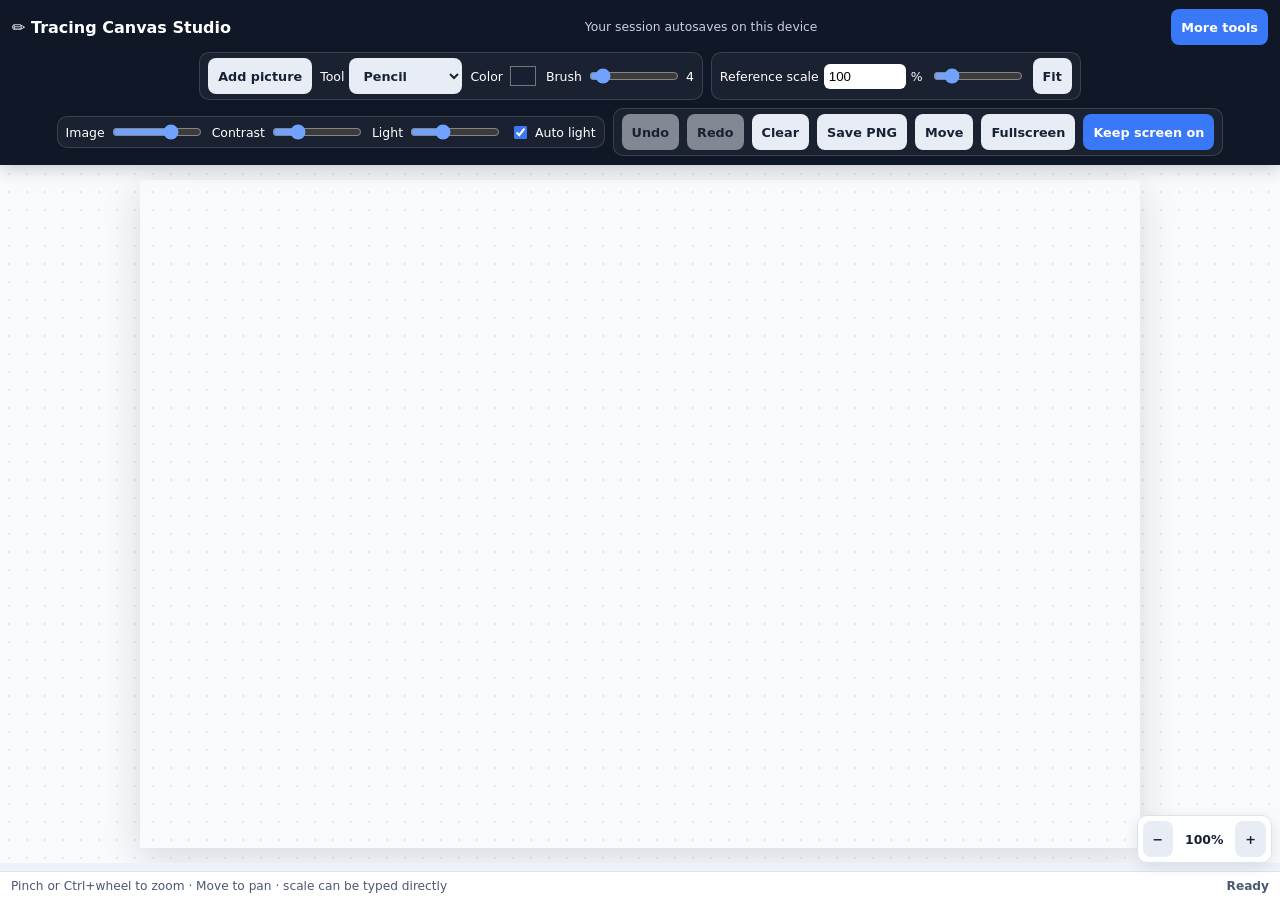
==== index.html @ ac589344 "Fix drag-and-drop and support image files and image links" ====
<!doctype html>
<html lang="en">
<head>
<meta charset="utf-8"><meta name="viewport" content="width=device-width,initial-scale=1,viewport-fit=cover"><meta name="theme-color" content="#101827">
<title>Tracing Canvas Studio</title>
<style>
:root{font-family:system-ui,-apple-system,"Segoe UI",sans-serif;color:#172033;background:#eef2f8}*{box-sizing:border-box}html,body{height:100%;margin:0}body{overflow:hidden}.app{height:100%;height:100dvh;display:flex;flex-direction:column}header{z-index:3;background:#101827;color:#fff;padding:9px 12px;box-shadow:0 4px 16px #1113}.top,.toolbar,.group,.footer{display:flex;align-items:center;gap:8px;flex-wrap:wrap}.top{justify-content:space-between;margin-bottom:7px}.brand{font-weight:750}.hint{font-size:.77rem;color:#c5d0e0}.toolbar{justify-content:center}.group{padding:5px 8px;border:1px solid #ffffff24;border-radius:10px;background:#ffffff0b}label{display:inline-flex;align-items:center;gap:5px;font-size:.78rem;white-space:nowrap}input[type=range]{width:90px;accent-color:#72a2ff}input[type=number]{width:82px;padding:5px;border:0;border-radius:6px}input[type=color]{height:28px;width:30px;padding:0;border:0;background:transparent}input[type=checkbox]{accent-color:#3978f6}button,select{min-height:36px;padding:7px 10px;border:0;border-radius:8px;background:#3978f6;color:#fff;font:inherit;font-size:.8rem;font-weight:650;cursor:pointer;touch-action:manipulation}button.secondary,select{background:#e8edf5;color:#182235}button.active{background:#f3b73f;color:#172033}button:disabled{opacity:.5}#workspace{position:relative;display:flex;flex:1;min-height:0;overflow:auto;align-items:center;justify-content:center;touch-action:pan-x pan-y;background:#f8fafc radial-gradient(#9aa8bb35 1px,transparent 1px);background-size:18px 18px}#workspace.dragging{background-color:#e8f0ff;outline:3px dashed #3978f6;outline-offset:-8px}#workspace.dragging::after{content:"Release to open";position:fixed;z-index:10;top:50%;left:50%;transform:translate(-50%,-50%);background:#101827;color:white;padding:14px 22px;border-radius:12px;font-weight:700;pointer-events:none}#stage{position:relative;flex:none;margin:auto}canvas.layer{position:absolute;left:50%;top:50%;max-width:none;max-height:none;transform:translate(-50%,-50%) scale(var(--scale,1));transform-origin:center center;touch-action:none;user-select:none;-webkit-user-select:none}#reference{box-shadow:0 10px 35px #18223526}#drawing{cursor:crosshair}.featurePanel{display:none;align-items:flex-start;gap:8px;flex-wrap:wrap;max-height:30vh;overflow:auto;padding:7px 2px 2px;border-top:1px solid #ffffff25;margin-top:7px}.featurePanel.open{display:flex}.featurePanel details{min-width:170px;border:1px solid #ffffff2a;border-radius:9px;padding:6px 8px;background:#ffffff0a}.featurePanel summary{cursor:pointer;font-size:.78rem;font-weight:700}.featurePanel .items{display:flex;flex-wrap:wrap;gap:7px;margin-top:7px}.featurePanel label{font-size:.75rem;color:#eff4fc}.zoom{position:sticky;bottom:8px;display:flex;align-items:center;gap:5px;width:max-content;margin:-48px 8px 8px auto;padding:5px;border:1px solid #dce3ee;border-radius:10px;background:#fffe;box-shadow:0 4px 14px #1720331a;z-index:2}.zoom span{min-width:52px;text-align:center;font-size:.78rem;font-weight:700}.footer{justify-content:space-between;background:#fff;border-top:1px solid #dfe5ee;color:#4b5870;padding:7px 11px;font-size:.76rem}.status{font-weight:650}.sr{position:absolute;width:1px;height:1px;overflow:hidden;clip:rect(0,0,0,0)}@media(max-width:900px){header{padding:7px}.toolbar{gap:5px}.group{padding:4px 6px}label{font-size:.72rem}input[type=range]{width:67px}.hint{display:none}}@media(max-width:560px){.top{justify-content:center}.brand{text-align:center;width:100%}.toolbar{max-height:28vh;overflow:auto;justify-content:center}.group{justify-content:center}.footer{justify-content:center;text-align:center}.footer .tip{display:none}}
</style>
</head>
<body><main class="app">
<header><div class="top"><div class="brand">✏️ Tracing Canvas Studio</div><div class="hint">Your session autosaves on this device</div><button id="featuresBtn" type="button">More tools</button></div>
<div class="toolbar">
<div class="group"><button id="upload" class="secondary" type="button">Add picture</button><label>Tool <select id="tool"><option value="pencil">Pencil</option><option value="eraser">Eraser</option><option value="line">Line</option><option value="rectangle">Rectangle</option><option value="ellipse">Ellipse</option></select></label><label>Color <input id="color" type="color" value="#172033"></label><label>Brush <input id="brush" type="range" min="1" max="40" value="4"><span id="brushValue">4</span></label></div>
<div class="group"><label>Reference scale <input id="scaleNumber" type="number" min="10" max="3000" step="10" value="100" aria-label="Custom reference scale percentage">%</label><input id="scaleRange" type="range" min="25" max="500" step="5" value="100" aria-label="Reference scale slider"><button id="fit" class="secondary" type="button">Fit</button></div>
<div class="group"><label>Image <input id="opacity" type="range" min="0" max="1" step=".01" value=".7"></label><label>Contrast <input id="contrast" type="range" min=".5" max="2.5" step=".05" value="1"></label><label>Light <input id="light" type="range" min=".5" max="2" step=".05" value="1"></label><label><input id="autoLight" type="checkbox" checked> Auto light</label></div>
<div class="group"><button id="undo" class="secondary" disabled>Undo</button><button id="redo" class="secondary" disabled>Redo</button><button id="clear" class="secondary">Clear</button><button id="save" class="secondary">Save PNG</button><button id="move" class="secondary">Move</button><button id="fullscreen" class="secondary">Fullscreen</button><button id="wake">Keep screen on</button></div>
</div>
<div id="featurePanel" class="featurePanel"><details open><summary>Reference effects</summary><div class="items"><label><input id="edge" type="checkbox"> Edge tracing</label><label><input id="pencilMode" type="checkbox"> Pencil-friendly</label><label><input id="ghost" type="checkbox"> Ghost pulse</label><label><input id="mirror" type="checkbox"> Mirror reference</label><label><input id="stencil" type="checkbox"> Stencil</label><label><input id="easier" type="checkbox"> Boost visibility</label></div></details><details><summary>Guides &amp; practice</summary><div class="items"><label><input id="grid" type="checkbox"> Grid</label><label><input id="symmetry" type="checkbox"> Mirror strokes</label><label>Radial copies <input id="radial" type="number" min="1" max="24" value="1"></label><label><input id="crosshair" type="checkbox"> Crosshair</label><label><input id="touchToggle" type="checkbox" checked> Touch draw</label><button id="coach" class="secondary">Drawing tip</button></div></details><details><summary>Export</summary><div class="items"><button id="saveImage" class="secondary">Image + drawing</button><button id="saveOverlay" class="secondary">Transparent drawing</button><button id="print" class="secondary">Print</button></div></details></div></header>
<section id="workspace" aria-label="Tracing workspace"><div id="stage"><canvas id="reference" class="layer"></canvas><canvas id="drawing" class="layer" tabindex="0" aria-label="Drawing surface"></canvas></div><input id="file" class="sr" type="file" accept="image/*"></section><div class="zoom"><button id="zoomOut" class="secondary" aria-label="Zoom out">−</button><span id="zoomLabel">100%</span><button id="zoomIn" class="secondary" aria-label="Zoom in">+</button></div><footer class="footer"><span class="tip">Pinch or Ctrl+wheel to zoom · Move to pan · scale can be typed directly</span><span id="status" class="status" role="status" aria-live="polite">Ready</span></footer></main>
<script>
(()=>{
const $=s=>document.querySelector(s),ref=$('#reference'),draw=$('#drawing'),stage=$('#stage'),ws=$('#workspace'),rctx=ref.getContext('2d'),ctx=draw.getContext('2d');
let image=null,sourceData=null,zoom=1,baseScale=1,active=false,moving=false,panMode=false,start=null,snapshot=null,pointers=new Map(),pinch=null,history=[],redoStack=[],wakeLock=null,keepAwake=false,ambientSensor=null,lightFactor=1,ghostTimer=null,ghostPhase=0,guidePoint=null;const MIN_SCALE=.1,MAX_SCALE=30,status=$('#status');function say(s){status.textContent=s}function fittedScale(img){return Math.min((ws.clientWidth-40)/img.width,(ws.clientHeight-40)/img.height,1.5)}function currentScale(){return baseScale*zoom}function updateStage(){let s=currentScale();stage.style.width=Math.max(1,draw.width*s)+'px';stage.style.height=Math.max(1,draw.height*s)+'px';stage.style.setProperty('--scale',s);$('#zoomLabel').textContent=Math.round(zoom*100)+'%';$('#scaleNumber').value=Math.round(zoom*100);$('#scaleRange').value=Math.max(25,Math.min(500,Math.round(zoom*100)))}
function saveLocal(){try{localStorage.setItem('doodle-session',JSON.stringify({image:sourceData,w:draw.width,h:draw.height,drawing:draw.toDataURL(),zoom,settings:{opacity:$('#opacity').value,contrast:$('#contrast').value,light:$('#light').value,autoLight:$('#autoLight').checked}}))}catch(_){say('Autosave is full—save a PNG to protect your work.')}}let saveTimer;function autosave(){clearTimeout(saveTimer);saveTimer=setTimeout(saveLocal,450)}
function resize(w,h,preserve=true){let old=null;if(preserve&&draw.width){old=document.createElement('canvas');old.width=draw.width;old.height=draw.height;old.getContext('2d').drawImage(draw,0,0)}for(const c of [ref,draw]){c.width=Math.max(1,Math.round(w));c.height=Math.max(1,Math.round(h));c.style.width=c.width+'px';c.style.height=c.height+'px'}if(old)ctx.drawImage(old,0,0,old.width,old.height,0,0,draw.width,draw.height);updateStage();drawReference();history=[];redoStack=[];pushHistory()}
function processedReference(){let c=document.createElement('canvas');c.width=ref.width;c.height=ref.height;let x=c.getContext('2d');x.save();if($('#mirror').checked){x.translate(c.width,0);x.scale(-1,1)}x.filter=`contrast(${$('#contrast').value}) brightness(${lightFactor*($('#pencilMode').checked?1.25:1)*($('#easier').checked?1.15:1)}) saturate(${($('#pencilMode').checked||$('#easier').checked)?'.4':'1'})`;x.drawImage(image,0,0,c.width,c.height);x.restore();if($('#edge').checked||$('#stencil').checked){let im=x.getImageData(0,0,c.width,c.height),d=im.data,orig=new Uint8ClampedArray(d),w=c.width,h=c.height;for(let y=0;y<h;y++)for(let xx=0;xx<w;xx++){let i=(y*w+xx)*4,g=.299*orig[i]+.587*orig[i+1]+.114*orig[i+2],v;if($('#stencil').checked)v=g<145?0:255;else{let ir=(y*w+Math.min(w-1,xx+1))*4,ib=(Math.min(h-1,y+1)*w+xx)*4,gr=.299*orig[ir]+.587*orig[ir+1]+.114*orig[ir+2],gb=.299*orig[ib]+.587*orig[ib+1]+.114*orig[ib+2];v=Math.abs(g-gr)+Math.abs(g-gb)>34?25:255}d[i]=d[i+1]=d[i+2]=v}x.putImageData(im,0,0)}return c}
function drawReference(){rctx.clearRect(0,0,ref.width,ref.height);if(!image)return;let c=processedReference();rctx.globalAlpha=Number($('#opacity').value);rctx.drawImage(c,0,0);rctx.globalAlpha=1;if($('#ghost').checked)ref.style.opacity=String(.5+.5*(Math.sin(ghostPhase)+1)/2);else ref.style.opacity='1';if($('#crosshair').checked&&guidePoint){rctx.save();rctx.strokeStyle='#e44747aa';rctx.setLineDash([6,5]);rctx.beginPath();rctx.moveTo(guidePoint.x,0);rctx.lineTo(guidePoint.x,ref.height);rctx.moveTo(0,guidePoint.y);rctx.lineTo(ref.width,guidePoint.y);rctx.stroke();rctx.restore()}}
function fit(){if(!image)return;baseScale=fittedScale(image);zoom=1;updateStage();ws.scrollTo(0,0);autosave();say('Picture fitted to workspace')}
function load(file){if(!file||!file.type.startsWith('image/')){say('That item is not a supported image file. Try Add picture or drop an image file.');return}const fr=new FileReader();fr.onload=()=>{const im=new Image();im.onload=()=>{image=im;sourceData=fr.result;baseScale=fittedScale(im);resize(im.width,im.height,false);zoom=1;updateStage();say('Picture loaded—set a custom scale above');autosave()};im.onerror=()=>say('Could not decode that image. Try PNG, JPEG, GIF, or WebP.');im.src=fr.result};fr.onerror=()=>say('The dropped file could not be read.');fr.readAsDataURL(file)}
function loadImageUrl(url){try{let parsed=new URL(url,location.href);if(!['http:','https:','blob:','data:'].includes(parsed.protocol)){say('For safety, only image links can be opened.');return}const im=new Image();im.onload=()=>{image=im;sourceData=typeof url==='string'&&url.startsWith('data:')?url:im.src;baseScale=fittedScale(im);resize(im.width,im.height,false);zoom=1;updateStage();say('Linked image loaded');autosave()};im.onerror=()=>{say('Could not load that link as an image. The site may block external image access; download it and drop the file instead.');};im.src=parsed.href}catch(_){say('That does not look like a valid image link.')}}
function handleDrop(e){e.preventDefault();ws.classList.remove('dragging');const dt=e.dataTransfer;if(!dt)return;let files=[...(dt.files||[])];let imageFile=files.find(f=>f.type.startsWith('image/'));if(imageFile){load(imageFile);return}let uri=dt.getData('text/uri-list').split(/\r?\n/).find(s=>s&&!s.startsWith('#'));if(uri){loadImageUrl(uri.trim());return}let html=dt.getData('text/html');if(html){let doc=new DOMParser().parseFromString(html,'text/html'),src=doc.querySelector('img')?.src;if(src){loadImageUrl(src);return}}let text=dt.getData('text/plain').trim();if(text){let match=text.match(/https?:\/\/[^\s"'<>]+/i);if(match){loadImageUrl(match[0]);return}}if(files.length){say('Dropped item is not an image. Try an image file, image link, or use Add picture.')}else say('Could not read that drop. Try Add picture, or drop an image file/link.')}
function setZoom(value,anchorX=ws.clientWidth/2,anchorY=ws.clientHeight/2){let old=currentScale(),newZoom=Math.max(MIN_SCALE,Math.min(MAX_SCALE,baseScale*value))/baseScale,x=(ws.scrollLeft+anchorX)/old,y=(ws.scrollTop+anchorY)/old;zoom=newZoom;updateStage();let s=currentScale();ws.scrollLeft=Math.max(0,x*s-anchorX);ws.scrollTop=Math.max(0,y*s-anchorY);autosave()}
function point(e){let r=draw.getBoundingClientRect();return{x:(e.clientX-r.left)*draw.width/r.width,y:(e.clientY-r.top)*draw.height/r.height}}function pushHistory(){try{history.push(ctx.getImageData(0,0,draw.width,draw.height));if(history.length>15)history.shift();redoStack=[];buttons()}catch(_){}}function buttons(){$('#undo').disabled=history.length<2;$('#redo').disabled=!redoStack.length}function undo(){if(history.length<2)return;redoStack.push(history.pop());ctx.putImageData(history.at(-1),0,0);buttons();autosave()}function redo(){if(!redoStack.length)return;history.push(redoStack.pop());ctx.putImageData(history.at(-1),0,0);buttons();autosave()}
function down(e){pointers.set(e.pointerId,{x:e.clientX,y:e.clientY});if(e.pointerType==='touch'&&!$('#touchToggle').checked)return;if(pointers.size===2){active=false;let p=[...pointers.values()];pinch={d:Math.hypot(p[0].x-p[1].x,p[0].y-p[1].y),zoom};return}draw.setPointerCapture(e.pointerId);if(panMode||e.button===1||e.shiftKey){moving=true;start={x:e.clientX,y:e.clientY};return}active=true;start=point(e);snapshot=ctx.getImageData(0,0,draw.width,draw.height);ctx.beginPath();ctx.lineCap=ctx.lineJoin='round';ctx.lineWidth=Number($('#brush').value);ctx.strokeStyle=$('#tool').value==='eraser'?'#ffffff':$('#color').value;if(['pencil','eraser'].includes($('#tool').value)){ctx.moveTo(start.x,start.y);ctx.lineTo(start.x+.01,start.y+.01);ctx.stroke()}e.preventDefault()}
function move(e){if(pointers.has(e.pointerId))pointers.set(e.pointerId,{x:e.clientX,y:e.clientY});if($('#crosshair').checked){guidePoint=point(e);drawReference()}if(pinch&&pointers.size>=2){let p=[...pointers.values()],d=Math.hypot(p[0].x-p[1].x,p[0].y-p[1].y),r=ws.getBoundingClientRect();setZoom(pinch.zoom*d/pinch.d,(p[0].x+p[1].x)/2-r.left,(p[0].y+p[1].y)/2-r.top);return}if(moving){ws.scrollLeft-=e.clientX-start.x;ws.scrollTop-=e.clientY-start.y;start={x:e.clientX,y:e.clientY};return}if(!active)return;let p=point(e),t=$('#tool').value;if(['pencil','eraser'].includes(t)){ctx.strokeStyle=t==='eraser'?'#ffffff':$('#color').value;ctx.lineTo(p.x,p.y);ctx.stroke()}else{ctx.putImageData(snapshot,0,0);ctx.save();ctx.strokeStyle=$('#color').value;ctx.lineWidth=Number($('#brush').value);ctx.beginPath();if(t==='line'){ctx.moveTo(start.x,start.y);ctx.lineTo(p.x,p.y)}else if(t==='rectangle')ctx.rect(start.x,start.y,p.x-start.x,p.y-start.y);else ctx.ellipse((start.x+p.x)/2,(start.y+p.y)/2,Math.abs(p.x-start.x)/2,Math.abs(p.y-start.y)/2,0,0,Math.PI*2);ctx.stroke();ctx.restore()}e.preventDefault()}
function up(e){pointers.delete(e.pointerId);if(pinch){pinch=null;return}if(active){active=false;pushHistory();autosave()}moving=false;if(draw.hasPointerCapture(e.pointerId))draw.releasePointerCapture(e.pointerId)}draw.addEventListener('pointerdown',down);draw.addEventListener('pointermove',move);draw.addEventListener('pointerup',up);draw.addEventListener('pointercancel',up);
function exportPNG(withImage=true){let c=document.createElement('canvas');c.width=draw.width;c.height=draw.height;let x=c.getContext('2d');if(withImage&&image)x.drawImage(image,0,0,c.width,c.height);x.drawImage(draw,0,0);let a=document.createElement('a');a.href=c.toDataURL('image/png');a.download=withImage?'tracing.png':'tracing-overlay.png';a.click()}
function setupAmbient(){if(!$('#autoLight').checked)return;if('AmbientLightSensor'in window){try{ambientSensor=new AmbientLightSensor({frequency:1});ambientSensor.addEventListener('reading',()=>{let lux=ambientSensor.illuminance;lightFactor=lux<15?1.6:lux<60?1.35:lux<150?1.15:1;drawReference()});ambientSensor.start();return}catch(_){}}lightFactor=matchMedia('(prefers-color-scheme: dark)').matches?1.25:1;drawReference()}
$('#upload').onclick=()=>$('#file').click();$('#file').onchange=e=>load(e.target.files[0]);ws.addEventListener('dragenter',e=>{e.preventDefault();ws.classList.add('dragging')});ws.addEventListener('dragover',e=>{e.preventDefault();if(e.dataTransfer)e.dataTransfer.dropEffect='copy';ws.classList.add('dragging')});ws.addEventListener('dragleave',e=>{if(!ws.contains(e.relatedTarget))ws.classList.remove('dragging')});ws.addEventListener('drop',handleDrop);document.addEventListener('dragover',e=>{if(e.dataTransfer?.types?.includes('Files'))e.preventDefault()});document.addEventListener('drop',e=>{if(!ws.contains(e.target)&&e.dataTransfer?.types?.includes('Files'))e.preventDefault()});
$('#scaleNumber').onchange=()=>setZoom(Number($('#scaleNumber').value)/100);$('#scaleNumber').onkeydown=e=>{if(e.key==='Enter'){e.preventDefault();setZoom(Number(e.target.value)/100);e.target.blur()}};$('#scaleRange').oninput=e=>setZoom(Number(e.target.value)/100);$('#fit').onclick=fit;$('#zoomIn').onclick=()=>setZoom(zoom*1.25);$('#zoomOut').onclick=()=>setZoom(zoom/1.25);ws.addEventListener('wheel',e=>{if(e.ctrlKey||e.metaKey){e.preventDefault();let r=ws.getBoundingClientRect();setZoom(zoom*(e.deltaY<0?1.12:.89),e.clientX-r.left,e.clientY-r.top)}},{passive:false});$('#opacity').oninput=()=>{drawReference();autosave()};$('#contrast').oninput=()=>{drawReference();autosave()};$('#light').oninput=()=>{if(!$('#autoLight').checked){lightFactor=Number($('#light').value);drawReference()}autosave()};$('#autoLight').onchange=()=>{if($('#autoLight').checked)setupAmbient();else{if(ambientSensor){try{ambientSensor.stop()}catch(_){}ambientSensor=null}lightFactor=Number($('#light').value);drawReference()}};$('#brush').oninput=()=>$('#brushValue').textContent=$('#brush').value;
['edge','pencilMode','mirror','stencil','easier'].forEach(id=>$('#'+id).onchange=()=>{drawReference();autosave()});$('#ghost').onchange=()=>{clearInterval(ghostTimer);if($('#ghost').checked)ghostTimer=setInterval(()=>{ghostPhase+=.12;drawReference()},60);else drawReference()};$('#grid').onchange=()=>ws.classList.toggle('grid',$('#grid').checked);$('#crosshair').onchange=()=>drawReference();$('#undo').onclick=undo;$('#redo').onclick=redo;$('#clear').onclick=()=>{if(confirm('Clear your drawing? You can undo this.')){ctx.clearRect(0,0,draw.width,draw.height);pushHistory();autosave()}};$('#save').onclick=()=>exportPNG(true);$('#saveImage').onclick=()=>exportPNG(true);$('#saveOverlay').onclick=()=>exportPNG(false);$('#print').onclick=()=>window.print();$('#move').onclick=e=>{panMode=!panMode;e.currentTarget.classList.toggle('active',panMode);e.currentTarget.textContent=panMode?'Move: on':'Move'};$('#featuresBtn').onclick=()=>$('#featurePanel').classList.toggle('open');$('#coach').onclick=()=>say('Start with the large outline, then check proportions and smaller details.');$('#fullscreen').onclick=async()=>{try{document.fullscreenElement?await document.exitFullscreen():await document.documentElement.requestFullscreen()}catch(_){say('Fullscreen is unavailable')}};
async function requestWake(){if(keepAwake&&navigator.wakeLock&&document.visibilityState==='visible')try{wakeLock=await navigator.wakeLock.request('screen')}catch(_){say('Use your device display timeout if screen lock is unavailable')}}$('#wake').onclick=async e=>{keepAwake=!keepAwake;e.currentTarget.classList.toggle('active',keepAwake);e.currentTarget.textContent=keepAwake?'Screen on: On':'Keep screen on';if(keepAwake)requestWake();else if(wakeLock){await wakeLock.release();wakeLock=null}};document.addEventListener('visibilitychange',requestWake);document.addEventListener('keydown',e=>{if((e.ctrlKey||e.metaKey)&&e.key.toLowerCase()==='z'){e.preventDefault();e.shiftKey?redo():undo()}else if((e.ctrlKey||e.metaKey)&&e.key.toLowerCase()==='y'){e.preventDefault();redo()}});window.addEventListener('resize',()=>{if(image){baseScale=fittedScale(image);updateStage()}});
function restore(){try{let s=JSON.parse(localStorage.getItem('doodle-session')||'null');if(!s)return;if(s.settings){$('#opacity').value=s.settings.opacity||.7;$('#contrast').value=s.settings.contrast||1;$('#light').value=s.settings.light||1;$('#autoLight').checked=s.settings.autoLight!==false}const finish=()=>{if(s.w&&s.h)resize(s.w,s.h,false);if(s.drawing){let d=new Image();d.onload=()=>{ctx.drawImage(d,0,0,draw.width,draw.height);history=[];pushHistory();zoom=s.zoom||1;updateStage();drawReference();say('Your last session was restored')};d.src=s.drawing}};if(s.image){let im=new Image();im.onload=()=>{image=im;sourceData=s.image;baseScale=fittedScale(im);finish()};im.src=s.image}else finish()}catch(_){}}
resize(Math.max(240,Math.min(1000,ws.clientWidth-30)),Math.max(180,Math.min(700,ws.clientHeight-30)),false);setupAmbient();restore();
})();
</script></body></html>
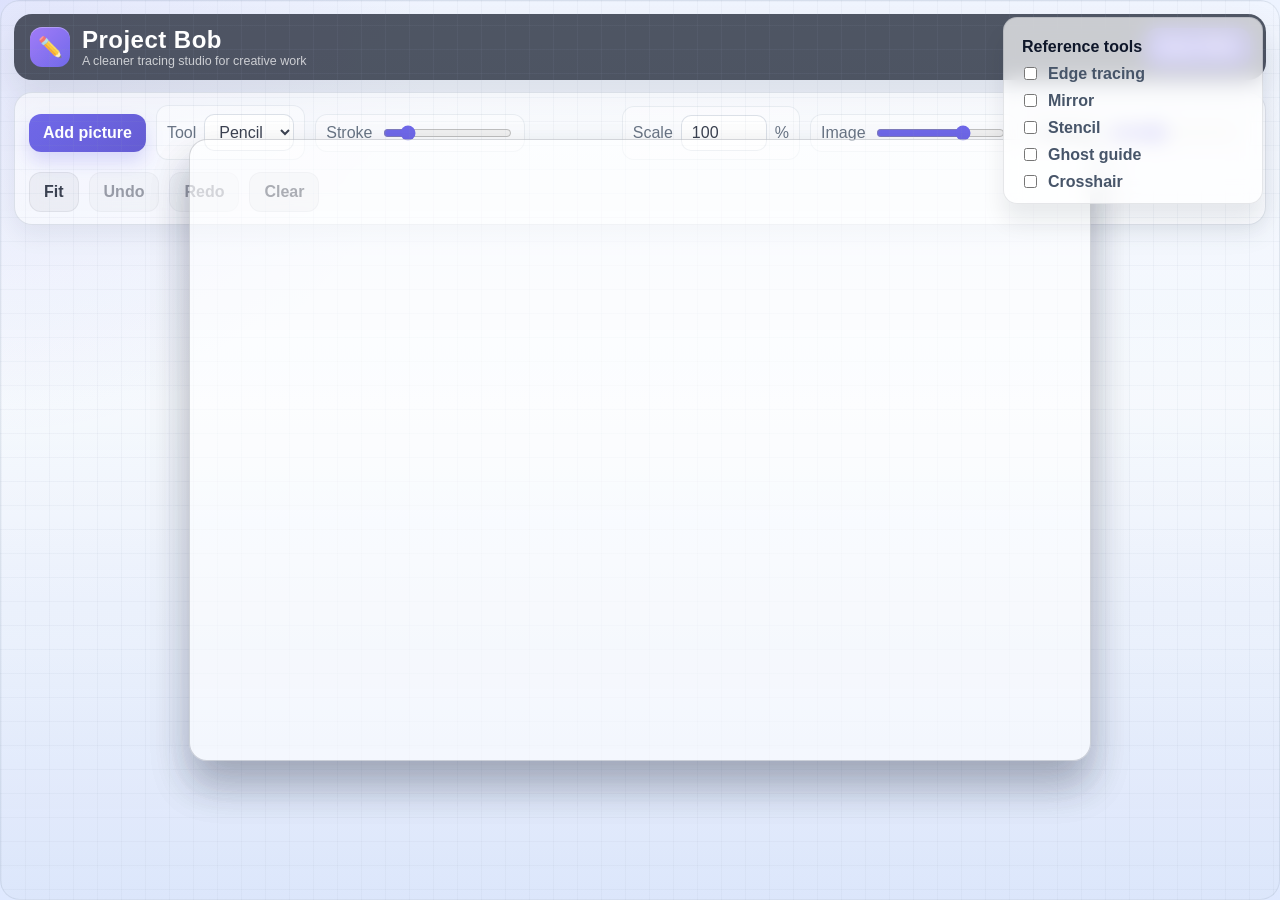
==== commit c1668de2: "Polish the project branding and improve the tracing app experience, while keeping its core functiona" ====
--- a/index.html
+++ b/index.html
@@ -1,46 +1,821 @@
 <!doctype html>
 <html lang="en">
-<head>
-<meta charset="utf-8"><meta name="viewport" content="width=device-width,initial-scale=1,viewport-fit=cover"><meta name="theme-color" content="#101827">
-<title>Tracing Canvas Studio</title>
-<style>
-:root{font-family:system-ui,-apple-system,"Segoe UI",sans-serif;color:#172033;background:#eef2f8}*{box-sizing:border-box}html,body{height:100%;margin:0}body{overflow:hidden}.app{height:100%;height:100dvh;display:flex;flex-direction:column}header{z-index:3;background:#101827;color:#fff;padding:9px 12px;box-shadow:0 4px 16px #1113}.top,.toolbar,.group,.footer{display:flex;align-items:center;gap:8px;flex-wrap:wrap}.top{justify-content:space-between;margin-bottom:7px}.brand{font-weight:750}.hint{font-size:.77rem;color:#c5d0e0}.toolbar{justify-content:center}.group{padding:5px 8px;border:1px solid #ffffff24;border-radius:10px;background:#ffffff0b}label{display:inline-flex;align-items:center;gap:5px;font-size:.78rem;white-space:nowrap}input[type=range]{width:90px;accent-color:#72a2ff}input[type=number]{width:82px;padding:5px;border:0;border-radius:6px}input[type=color]{height:28px;width:30px;padding:0;border:0;background:transparent}input[type=checkbox]{accent-color:#3978f6}button,select{min-height:36px;padding:7px 10px;border:0;border-radius:8px;background:#3978f6;color:#fff;font:inherit;font-size:.8rem;font-weight:650;cursor:pointer;touch-action:manipulation}button.secondary,select{background:#e8edf5;color:#182235}button.active{background:#f3b73f;color:#172033}button:disabled{opacity:.5}#workspace{position:relative;display:flex;flex:1;min-height:0;overflow:auto;align-items:center;justify-content:center;touch-action:pan-x pan-y;background:#f8fafc radial-gradient(#9aa8bb35 1px,transparent 1px);background-size:18px 18px}#workspace.dragging{background-color:#e8f0ff;outline:3px dashed #3978f6;outline-offset:-8px}#workspace.dragging::after{content:"Release to open";position:fixed;z-index:10;top:50%;left:50%;transform:translate(-50%,-50%);background:#101827;color:white;padding:14px 22px;border-radius:12px;font-weight:700;pointer-events:none}#stage{position:relative;flex:none;margin:auto}canvas.layer{position:absolute;left:50%;top:50%;max-width:none;max-height:none;transform:translate(-50%,-50%) scale(var(--scale,1));transform-origin:center center;touch-action:none;user-select:none;-webkit-user-select:none}#reference{box-shadow:0 10px 35px #18223526}#drawing{cursor:crosshair}.featurePanel{display:none;align-items:flex-start;gap:8px;flex-wrap:wrap;max-height:30vh;overflow:auto;padding:7px 2px 2px;border-top:1px solid #ffffff25;margin-top:7px}.featurePanel.open{display:flex}.featurePanel details{min-width:170px;border:1px solid #ffffff2a;border-radius:9px;padding:6px 8px;background:#ffffff0a}.featurePanel summary{cursor:pointer;font-size:.78rem;font-weight:700}.featurePanel .items{display:flex;flex-wrap:wrap;gap:7px;margin-top:7px}.featurePanel label{font-size:.75rem;color:#eff4fc}.zoom{position:sticky;bottom:8px;display:flex;align-items:center;gap:5px;width:max-content;margin:-48px 8px 8px auto;padding:5px;border:1px solid #dce3ee;border-radius:10px;background:#fffe;box-shadow:0 4px 14px #1720331a;z-index:2}.zoom span{min-width:52px;text-align:center;font-size:.78rem;font-weight:700}.footer{justify-content:space-between;background:#fff;border-top:1px solid #dfe5ee;color:#4b5870;padding:7px 11px;font-size:.76rem}.status{font-weight:650}.sr{position:absolute;width:1px;height:1px;overflow:hidden;clip:rect(0,0,0,0)}@media(max-width:900px){header{padding:7px}.toolbar{gap:5px}.group{padding:4px 6px}label{font-size:.72rem}input[type=range]{width:67px}.hint{display:none}}@media(max-width:560px){.top{justify-content:center}.brand{text-align:center;width:100%}.toolbar{max-height:28vh;overflow:auto;justify-content:center}.group{justify-content:center}.footer{justify-content:center;text-align:center}.footer .tip{display:none}}
-</style>
-</head>
-<body><main class="app">
-<header><div class="top"><div class="brand">✏️ Tracing Canvas Studio</div><div class="hint">Your session autosaves on this device</div><button id="featuresBtn" type="button">More tools</button></div>
-<div class="toolbar">
-<div class="group"><button id="upload" class="secondary" type="button">Add picture</button><label>Tool <select id="tool"><option value="pencil">Pencil</option><option value="eraser">Eraser</option><option value="line">Line</option><option value="rectangle">Rectangle</option><option value="ellipse">Ellipse</option></select></label><label>Color <input id="color" type="color" value="#172033"></label><label>Brush <input id="brush" type="range" min="1" max="40" value="4"><span id="brushValue">4</span></label></div>
-<div class="group"><label>Reference scale <input id="scaleNumber" type="number" min="10" max="3000" step="10" value="100" aria-label="Custom reference scale percentage">%</label><input id="scaleRange" type="range" min="25" max="500" step="5" value="100" aria-label="Reference scale slider"><button id="fit" class="secondary" type="button">Fit</button></div>
-<div class="group"><label>Image <input id="opacity" type="range" min="0" max="1" step=".01" value=".7"></label><label>Contrast <input id="contrast" type="range" min=".5" max="2.5" step=".05" value="1"></label><label>Light <input id="light" type="range" min=".5" max="2" step=".05" value="1"></label><label><input id="autoLight" type="checkbox" checked> Auto light</label></div>
-<div class="group"><button id="undo" class="secondary" disabled>Undo</button><button id="redo" class="secondary" disabled>Redo</button><button id="clear" class="secondary">Clear</button><button id="save" class="secondary">Save PNG</button><button id="move" class="secondary">Move</button><button id="fullscreen" class="secondary">Fullscreen</button><button id="wake">Keep screen on</button></div>
-</div>
-<div id="featurePanel" class="featurePanel"><details open><summary>Reference effects</summary><div class="items"><label><input id="edge" type="checkbox"> Edge tracing</label><label><input id="pencilMode" type="checkbox"> Pencil-friendly</label><label><input id="ghost" type="checkbox"> Ghost pulse</label><label><input id="mirror" type="checkbox"> Mirror reference</label><label><input id="stencil" type="checkbox"> Stencil</label><label><input id="easier" type="checkbox"> Boost visibility</label></div></details><details><summary>Guides &amp; practice</summary><div class="items"><label><input id="grid" type="checkbox"> Grid</label><label><input id="symmetry" type="checkbox"> Mirror strokes</label><label>Radial copies <input id="radial" type="number" min="1" max="24" value="1"></label><label><input id="crosshair" type="checkbox"> Crosshair</label><label><input id="touchToggle" type="checkbox" checked> Touch draw</label><button id="coach" class="secondary">Drawing tip</button></div></details><details><summary>Export</summary><div class="items"><button id="saveImage" class="secondary">Image + drawing</button><button id="saveOverlay" class="secondary">Transparent drawing</button><button id="print" class="secondary">Print</button></div></details></div></header>
-<section id="workspace" aria-label="Tracing workspace"><div id="stage"><canvas id="reference" class="layer"></canvas><canvas id="drawing" class="layer" tabindex="0" aria-label="Drawing surface"></canvas></div><input id="file" class="sr" type="file" accept="image/*"></section><div class="zoom"><button id="zoomOut" class="secondary" aria-label="Zoom out">−</button><span id="zoomLabel">100%</span><button id="zoomIn" class="secondary" aria-label="Zoom in">+</button></div><footer class="footer"><span class="tip">Pinch or Ctrl+wheel to zoom · Move to pan · scale can be typed directly</span><span id="status" class="status" role="status" aria-live="polite">Ready</span></footer></main>
-<script>
-(()=>{
-const $=s=>document.querySelector(s),ref=$('#reference'),draw=$('#drawing'),stage=$('#stage'),ws=$('#workspace'),rctx=ref.getContext('2d'),ctx=draw.getContext('2d');
-let image=null,sourceData=null,zoom=1,baseScale=1,active=false,moving=false,panMode=false,start=null,snapshot=null,pointers=new Map(),pinch=null,history=[],redoStack=[],wakeLock=null,keepAwake=false,ambientSensor=null,lightFactor=1,ghostTimer=null,ghostPhase=0,guidePoint=null;const MIN_SCALE=.1,MAX_SCALE=30,status=$('#status');function say(s){status.textContent=s}function fittedScale(img){return Math.min((ws.clientWidth-40)/img.width,(ws.clientHeight-40)/img.height,1.5)}function currentScale(){return baseScale*zoom}function updateStage(){let s=currentScale();stage.style.width=Math.max(1,draw.width*s)+'px';stage.style.height=Math.max(1,draw.height*s)+'px';stage.style.setProperty('--scale',s);$('#zoomLabel').textContent=Math.round(zoom*100)+'%';$('#scaleNumber').value=Math.round(zoom*100);$('#scaleRange').value=Math.max(25,Math.min(500,Math.round(zoom*100)))}
-function saveLocal(){try{localStorage.setItem('doodle-session',JSON.stringify({image:sourceData,w:draw.width,h:draw.height,drawing:draw.toDataURL(),zoom,settings:{opacity:$('#opacity').value,contrast:$('#contrast').value,light:$('#light').value,autoLight:$('#autoLight').checked}}))}catch(_){say('Autosave is full—save a PNG to protect your work.')}}let saveTimer;function autosave(){clearTimeout(saveTimer);saveTimer=setTimeout(saveLocal,450)}
-function resize(w,h,preserve=true){let old=null;if(preserve&&draw.width){old=document.createElement('canvas');old.width=draw.width;old.height=draw.height;old.getContext('2d').drawImage(draw,0,0)}for(const c of [ref,draw]){c.width=Math.max(1,Math.round(w));c.height=Math.max(1,Math.round(h));c.style.width=c.width+'px';c.style.height=c.height+'px'}if(old)ctx.drawImage(old,0,0,old.width,old.height,0,0,draw.width,draw.height);updateStage();drawReference();history=[];redoStack=[];pushHistory()}
-function processedReference(){let c=document.createElement('canvas');c.width=ref.width;c.height=ref.height;let x=c.getContext('2d');x.save();if($('#mirror').checked){x.translate(c.width,0);x.scale(-1,1)}x.filter=`contrast(${$('#contrast').value}) brightness(${lightFactor*($('#pencilMode').checked?1.25:1)*($('#easier').checked?1.15:1)}) saturate(${($('#pencilMode').checked||$('#easier').checked)?'.4':'1'})`;x.drawImage(image,0,0,c.width,c.height);x.restore();if($('#edge').checked||$('#stencil').checked){let im=x.getImageData(0,0,c.width,c.height),d=im.data,orig=new Uint8ClampedArray(d),w=c.width,h=c.height;for(let y=0;y<h;y++)for(let xx=0;xx<w;xx++){let i=(y*w+xx)*4,g=.299*orig[i]+.587*orig[i+1]+.114*orig[i+2],v;if($('#stencil').checked)v=g<145?0:255;else{let ir=(y*w+Math.min(w-1,xx+1))*4,ib=(Math.min(h-1,y+1)*w+xx)*4,gr=.299*orig[ir]+.587*orig[ir+1]+.114*orig[ir+2],gb=.299*orig[ib]+.587*orig[ib+1]+.114*orig[ib+2];v=Math.abs(g-gr)+Math.abs(g-gb)>34?25:255}d[i]=d[i+1]=d[i+2]=v}x.putImageData(im,0,0)}return c}
-function drawReference(){rctx.clearRect(0,0,ref.width,ref.height);if(!image)return;let c=processedReference();rctx.globalAlpha=Number($('#opacity').value);rctx.drawImage(c,0,0);rctx.globalAlpha=1;if($('#ghost').checked)ref.style.opacity=String(.5+.5*(Math.sin(ghostPhase)+1)/2);else ref.style.opacity='1';if($('#crosshair').checked&&guidePoint){rctx.save();rctx.strokeStyle='#e44747aa';rctx.setLineDash([6,5]);rctx.beginPath();rctx.moveTo(guidePoint.x,0);rctx.lineTo(guidePoint.x,ref.height);rctx.moveTo(0,guidePoint.y);rctx.lineTo(ref.width,guidePoint.y);rctx.stroke();rctx.restore()}}
-function fit(){if(!image)return;baseScale=fittedScale(image);zoom=1;updateStage();ws.scrollTo(0,0);autosave();say('Picture fitted to workspace')}
-function load(file){if(!file||!file.type.startsWith('image/')){say('That item is not a supported image file. Try Add picture or drop an image file.');return}const fr=new FileReader();fr.onload=()=>{const im=new Image();im.onload=()=>{image=im;sourceData=fr.result;baseScale=fittedScale(im);resize(im.width,im.height,false);zoom=1;updateStage();say('Picture loaded—set a custom scale above');autosave()};im.onerror=()=>say('Could not decode that image. Try PNG, JPEG, GIF, or WebP.');im.src=fr.result};fr.onerror=()=>say('The dropped file could not be read.');fr.readAsDataURL(file)}
-function loadImageUrl(url){try{let parsed=new URL(url,location.href);if(!['http:','https:','blob:','data:'].includes(parsed.protocol)){say('For safety, only image links can be opened.');return}const im=new Image();im.onload=()=>{image=im;sourceData=typeof url==='string'&&url.startsWith('data:')?url:im.src;baseScale=fittedScale(im);resize(im.width,im.height,false);zoom=1;updateStage();say('Linked image loaded');autosave()};im.onerror=()=>{say('Could not load that link as an image. The site may block external image access; download it and drop the file instead.');};im.src=parsed.href}catch(_){say('That does not look like a valid image link.')}}
-function handleDrop(e){e.preventDefault();ws.classList.remove('dragging');const dt=e.dataTransfer;if(!dt)return;let files=[...(dt.files||[])];let imageFile=files.find(f=>f.type.startsWith('image/'));if(imageFile){load(imageFile);return}let uri=dt.getData('text/uri-list').split(/\r?\n/).find(s=>s&&!s.startsWith('#'));if(uri){loadImageUrl(uri.trim());return}let html=dt.getData('text/html');if(html){let doc=new DOMParser().parseFromString(html,'text/html'),src=doc.querySelector('img')?.src;if(src){loadImageUrl(src);return}}let text=dt.getData('text/plain').trim();if(text){let match=text.match(/https?:\/\/[^\s"'<>]+/i);if(match){loadImageUrl(match[0]);return}}if(files.length){say('Dropped item is not an image. Try an image file, image link, or use Add picture.')}else say('Could not read that drop. Try Add picture, or drop an image file/link.')}
-function setZoom(value,anchorX=ws.clientWidth/2,anchorY=ws.clientHeight/2){let old=currentScale(),newZoom=Math.max(MIN_SCALE,Math.min(MAX_SCALE,baseScale*value))/baseScale,x=(ws.scrollLeft+anchorX)/old,y=(ws.scrollTop+anchorY)/old;zoom=newZoom;updateStage();let s=currentScale();ws.scrollLeft=Math.max(0,x*s-anchorX);ws.scrollTop=Math.max(0,y*s-anchorY);autosave()}
-function point(e){let r=draw.getBoundingClientRect();return{x:(e.clientX-r.left)*draw.width/r.width,y:(e.clientY-r.top)*draw.height/r.height}}function pushHistory(){try{history.push(ctx.getImageData(0,0,draw.width,draw.height));if(history.length>15)history.shift();redoStack=[];buttons()}catch(_){}}function buttons(){$('#undo').disabled=history.length<2;$('#redo').disabled=!redoStack.length}function undo(){if(history.length<2)return;redoStack.push(history.pop());ctx.putImageData(history.at(-1),0,0);buttons();autosave()}function redo(){if(!redoStack.length)return;history.push(redoStack.pop());ctx.putImageData(history.at(-1),0,0);buttons();autosave()}
-function down(e){pointers.set(e.pointerId,{x:e.clientX,y:e.clientY});if(e.pointerType==='touch'&&!$('#touchToggle').checked)return;if(pointers.size===2){active=false;let p=[...pointers.values()];pinch={d:Math.hypot(p[0].x-p[1].x,p[0].y-p[1].y),zoom};return}draw.setPointerCapture(e.pointerId);if(panMode||e.button===1||e.shiftKey){moving=true;start={x:e.clientX,y:e.clientY};return}active=true;start=point(e);snapshot=ctx.getImageData(0,0,draw.width,draw.height);ctx.beginPath();ctx.lineCap=ctx.lineJoin='round';ctx.lineWidth=Number($('#brush').value);ctx.strokeStyle=$('#tool').value==='eraser'?'#ffffff':$('#color').value;if(['pencil','eraser'].includes($('#tool').value)){ctx.moveTo(start.x,start.y);ctx.lineTo(start.x+.01,start.y+.01);ctx.stroke()}e.preventDefault()}
-function move(e){if(pointers.has(e.pointerId))pointers.set(e.pointerId,{x:e.clientX,y:e.clientY});if($('#crosshair').checked){guidePoint=point(e);drawReference()}if(pinch&&pointers.size>=2){let p=[...pointers.values()],d=Math.hypot(p[0].x-p[1].x,p[0].y-p[1].y),r=ws.getBoundingClientRect();setZoom(pinch.zoom*d/pinch.d,(p[0].x+p[1].x)/2-r.left,(p[0].y+p[1].y)/2-r.top);return}if(moving){ws.scrollLeft-=e.clientX-start.x;ws.scrollTop-=e.clientY-start.y;start={x:e.clientX,y:e.clientY};return}if(!active)return;let p=point(e),t=$('#tool').value;if(['pencil','eraser'].includes(t)){ctx.strokeStyle=t==='eraser'?'#ffffff':$('#color').value;ctx.lineTo(p.x,p.y);ctx.stroke()}else{ctx.putImageData(snapshot,0,0);ctx.save();ctx.strokeStyle=$('#color').value;ctx.lineWidth=Number($('#brush').value);ctx.beginPath();if(t==='line'){ctx.moveTo(start.x,start.y);ctx.lineTo(p.x,p.y)}else if(t==='rectangle')ctx.rect(start.x,start.y,p.x-start.x,p.y-start.y);else ctx.ellipse((start.x+p.x)/2,(start.y+p.y)/2,Math.abs(p.x-start.x)/2,Math.abs(p.y-start.y)/2,0,0,Math.PI*2);ctx.stroke();ctx.restore()}e.preventDefault()}
-function up(e){pointers.delete(e.pointerId);if(pinch){pinch=null;return}if(active){active=false;pushHistory();autosave()}moving=false;if(draw.hasPointerCapture(e.pointerId))draw.releasePointerCapture(e.pointerId)}draw.addEventListener('pointerdown',down);draw.addEventListener('pointermove',move);draw.addEventListener('pointerup',up);draw.addEventListener('pointercancel',up);
-function exportPNG(withImage=true){let c=document.createElement('canvas');c.width=draw.width;c.height=draw.height;let x=c.getContext('2d');if(withImage&&image)x.drawImage(image,0,0,c.width,c.height);x.drawImage(draw,0,0);let a=document.createElement('a');a.href=c.toDataURL('image/png');a.download=withImage?'tracing.png':'tracing-overlay.png';a.click()}
-function setupAmbient(){if(!$('#autoLight').checked)return;if('AmbientLightSensor'in window){try{ambientSensor=new AmbientLightSensor({frequency:1});ambientSensor.addEventListener('reading',()=>{let lux=ambientSensor.illuminance;lightFactor=lux<15?1.6:lux<60?1.35:lux<150?1.15:1;drawReference()});ambientSensor.start();return}catch(_){}}lightFactor=matchMedia('(prefers-color-scheme: dark)').matches?1.25:1;drawReference()}
-$('#upload').onclick=()=>$('#file').click();$('#file').onchange=e=>load(e.target.files[0]);ws.addEventListener('dragenter',e=>{e.preventDefault();ws.classList.add('dragging')});ws.addEventListener('dragover',e=>{e.preventDefault();if(e.dataTransfer)e.dataTransfer.dropEffect='copy';ws.classList.add('dragging')});ws.addEventListener('dragleave',e=>{if(!ws.contains(e.relatedTarget))ws.classList.remove('dragging')});ws.addEventListener('drop',handleDrop);document.addEventListener('dragover',e=>{if(e.dataTransfer?.types?.includes('Files'))e.preventDefault()});document.addEventListener('drop',e=>{if(!ws.contains(e.target)&&e.dataTransfer?.types?.includes('Files'))e.preventDefault()});
-$('#scaleNumber').onchange=()=>setZoom(Number($('#scaleNumber').value)/100);$('#scaleNumber').onkeydown=e=>{if(e.key==='Enter'){e.preventDefault();setZoom(Number(e.target.value)/100);e.target.blur()}};$('#scaleRange').oninput=e=>setZoom(Number(e.target.value)/100);$('#fit').onclick=fit;$('#zoomIn').onclick=()=>setZoom(zoom*1.25);$('#zoomOut').onclick=()=>setZoom(zoom/1.25);ws.addEventListener('wheel',e=>{if(e.ctrlKey||e.metaKey){e.preventDefault();let r=ws.getBoundingClientRect();setZoom(zoom*(e.deltaY<0?1.12:.89),e.clientX-r.left,e.clientY-r.top)}},{passive:false});$('#opacity').oninput=()=>{drawReference();autosave()};$('#contrast').oninput=()=>{drawReference();autosave()};$('#light').oninput=()=>{if(!$('#autoLight').checked){lightFactor=Number($('#light').value);drawReference()}autosave()};$('#autoLight').onchange=()=>{if($('#autoLight').checked)setupAmbient();else{if(ambientSensor){try{ambientSensor.stop()}catch(_){}ambientSensor=null}lightFactor=Number($('#light').value);drawReference()}};$('#brush').oninput=()=>$('#brushValue').textContent=$('#brush').value;
-['edge','pencilMode','mirror','stencil','easier'].forEach(id=>$('#'+id).onchange=()=>{drawReference();autosave()});$('#ghost').onchange=()=>{clearInterval(ghostTimer);if($('#ghost').checked)ghostTimer=setInterval(()=>{ghostPhase+=.12;drawReference()},60);else drawReference()};$('#grid').onchange=()=>ws.classList.toggle('grid',$('#grid').checked);$('#crosshair').onchange=()=>drawReference();$('#undo').onclick=undo;$('#redo').onclick=redo;$('#clear').onclick=()=>{if(confirm('Clear your drawing? You can undo this.')){ctx.clearRect(0,0,draw.width,draw.height);pushHistory();autosave()}};$('#save').onclick=()=>exportPNG(true);$('#saveImage').onclick=()=>exportPNG(true);$('#saveOverlay').onclick=()=>exportPNG(false);$('#print').onclick=()=>window.print();$('#move').onclick=e=>{panMode=!panMode;e.currentTarget.classList.toggle('active',panMode);e.currentTarget.textContent=panMode?'Move: on':'Move'};$('#featuresBtn').onclick=()=>$('#featurePanel').classList.toggle('open');$('#coach').onclick=()=>say('Start with the large outline, then check proportions and smaller details.');$('#fullscreen').onclick=async()=>{try{document.fullscreenElement?await document.exitFullscreen():await document.documentElement.requestFullscreen()}catch(_){say('Fullscreen is unavailable')}};
-async function requestWake(){if(keepAwake&&navigator.wakeLock&&document.visibilityState==='visible')try{wakeLock=await navigator.wakeLock.request('screen')}catch(_){say('Use your device display timeout if screen lock is unavailable')}}$('#wake').onclick=async e=>{keepAwake=!keepAwake;e.currentTarget.classList.toggle('active',keepAwake);e.currentTarget.textContent=keepAwake?'Screen on: On':'Keep screen on';if(keepAwake)requestWake();else if(wakeLock){await wakeLock.release();wakeLock=null}};document.addEventListener('visibilitychange',requestWake);document.addEventListener('keydown',e=>{if((e.ctrlKey||e.metaKey)&&e.key.toLowerCase()==='z'){e.preventDefault();e.shiftKey?redo():undo()}else if((e.ctrlKey||e.metaKey)&&e.key.toLowerCase()==='y'){e.preventDefault();redo()}});window.addEventListener('resize',()=>{if(image){baseScale=fittedScale(image);updateStage()}});
-function restore(){try{let s=JSON.parse(localStorage.getItem('doodle-session')||'null');if(!s)return;if(s.settings){$('#opacity').value=s.settings.opacity||.7;$('#contrast').value=s.settings.contrast||1;$('#light').value=s.settings.light||1;$('#autoLight').checked=s.settings.autoLight!==false}const finish=()=>{if(s.w&&s.h)resize(s.w,s.h,false);if(s.drawing){let d=new Image();d.onload=()=>{ctx.drawImage(d,0,0,draw.width,draw.height);history=[];pushHistory();zoom=s.zoom||1;updateStage();drawReference();say('Your last session was restored')};d.src=s.drawing}};if(s.image){let im=new Image();im.onload=()=>{image=im;sourceData=s.image;baseScale=fittedScale(im);finish()};im.src=s.image}else finish()}catch(_){}}
-resize(Math.max(240,Math.min(1000,ws.clientWidth-30)),Math.max(180,Math.min(700,ws.clientHeight-30)),false);setupAmbient();restore();
-})();
-</script></body></html>
+  <head>
+    <meta charset="utf-8" />
+    <meta name="viewport" content="width=device-width, initial-scale=1, viewport-fit=cover" />
+    <meta name="theme-color" content="#0f172a" />
+    <title>Project Bob</title>
+    <style>
+      :root {
+        --bg: #edf3ff;
+        --bg-strong: #dfe9ff;
+        --panel: rgba(15, 23, 42, 0.85);
+        --panel-soft: rgba(255, 255, 255, 0.72);
+        --panel-border: rgba(148, 163, 184, 0.35);
+        --text: #0f172a;
+        --text-soft: #475569;
+        --primary: #4f46e5;
+        --primary-strong: #4338ca;
+        --accent: #14b8a6;
+        --accent-soft: #b8f7ef;
+        --warning: #f59e0b;
+        --danger: #ef4444;
+        --shadow: 0 18px 35px rgba(15, 23, 42, 0.12);
+        --radius: 18px;
+      }
+
+      * { box-sizing: border-box; }
+
+      html, body {
+        height: 100%;
+        margin: 0;
+        font-family: Inter, "Segoe UI", sans-serif;
+        background:
+          radial-gradient(circle at top left, rgba(79, 70, 229, 0.10), transparent 28%),
+          linear-gradient(180deg, var(--bg), #f8fbff 45%, var(--bg-strong));
+        color: var(--text);
+      }
+
+      body {
+        overflow: hidden;
+      }
+
+      .app {
+        height: 100%;
+        display: flex;
+        flex-direction: column;
+        gap: 12px;
+        padding: 14px 14px 10px;
+      }
+
+      .topbar {
+        display: flex;
+        align-items: center;
+        justify-content: space-between;
+        gap: 12px;
+        padding: 12px 16px;
+        border-radius: var(--radius);
+        background: rgba(15, 23, 42, 0.9);
+        color: white;
+        box-shadow: var(--shadow);
+      }
+
+      .brand-wrap {
+        display: flex;
+        align-items: center;
+        gap: 12px;
+      }
+
+      .brand-mark {
+        width: 40px;
+        height: 40px;
+        display: grid;
+        place-items: center;
+        border-radius: 12px;
+        background: linear-gradient(135deg, #8b5cf6, var(--primary));
+        box-shadow: inset 0 1px 0 rgba(255,255,255,0.28);
+        font-size: 20px;
+      }
+
+      .brand-title {
+        font-weight: 800;
+        letter-spacing: 0.02em;
+        font-size: clamp(1.1rem, 2vw, 1.5rem);
+      }
+
+      .brand-sub {
+        color: rgba(255,255,255,0.72);
+        font-size: 0.78rem;
+      }
+
+      .toolbar {
+        display: flex;
+        flex-wrap: wrap;
+        gap: 12px;
+        align-items: center;
+        justify-content: space-between;
+        padding: 12px 14px;
+        border: 1px solid var(--panel-border);
+        border-radius: var(--radius);
+        background: rgba(255,255,255,0.56);
+        backdrop-filter: blur(14px);
+        box-shadow: 0 10px 24px rgba(15,23,42,0.08);
+      }
+
+      .toolbar-group {
+        display: flex;
+        flex-wrap: wrap;
+        align-items: center;
+        gap: 10px;
+      }
+
+      .tool-btn,
+      .secondary-btn,
+      .primary-btn,
+      select,
+      input[type="number"],
+      input[type="range"] {
+        font: inherit;
+      }
+
+      .tool-btn,
+      .secondary-btn,
+      .primary-btn {
+        border: none;
+        border-radius: 12px;
+        padding: 10px 14px;
+        font-weight: 700;
+        cursor: pointer;
+        transition: transform 0.15s ease, filter 0.15s ease;
+      }
+
+      .tool-btn:hover,
+      .secondary-btn:hover,
+      .primary-btn:hover {
+        transform: translateY(-1px);
+      }
+
+      .primary-btn {
+        background: linear-gradient(135deg, var(--primary), var(--primary-strong));
+        color: white;
+        box-shadow: 0 10px 18px rgba(79, 70, 229, 0.22);
+      }
+
+      .secondary-btn {
+        background: rgba(15, 23, 42, 0.05);
+        color: var(--text);
+        border: 1px solid rgba(15,23,42,0.08);
+      }
+
+      .secondary-btn:disabled {
+        opacity: 0.5;
+        cursor: not-allowed;
+      }
+
+      .control {
+        display: flex;
+        align-items: center;
+        gap: 8px;
+        padding: 8px 10px;
+        border-radius: 12px;
+        background: rgba(255,255,255,0.42);
+        border: 1px solid rgba(148,163,184,0.22);
+        color: var(--text-soft);
+      }
+
+      .control label {
+        font-size: 0.8rem;
+        font-weight: 600;
+        color: var(--text-soft);
+      }
+
+      select,
+      input[type="number"] {
+        border: 1px solid rgba(148,163,184,0.4);
+        border-radius: 10px;
+        background: white;
+        color: var(--text);
+        padding: 8px 10px;
+      }
+
+      input[type="range"] {
+        accent-color: var(--primary);
+      }
+
+      .workspace-shell {
+        position: relative;
+        flex: 1;
+        min-height: 260px;
+        background: rgba(15, 23, 42, 0.06);
+        border-radius: 20px;
+        border: 1px solid rgba(148,163,184,0.22);
+        overflow: hidden;
+      }
+
+      #workspace {
+        position: absolute;
+        inset: 0;
+        overflow: auto;
+        background:
+          linear-gradient(90deg, rgba(148,163,184,0.08) 1px, transparent 1px),
+          linear-gradient(rgba(148,163,184,0.08) 1px, transparent 1px),
+          linear-gradient(180deg, rgba(255,255,255,0.2), rgba(203,213,225,0.14));
+        background-size: 24px 24px, 24px 24px, 100% 100%;
+      }
+
+      #stage {
+        position: relative;
+        width: 100%;
+        height: 100%;
+        min-width: 260px;
+        min-height: 240px;
+      }
+
+      .layer {
+        display: block;
+        position: absolute;
+        left: 50%;
+        top: 50%;
+        transform: translate(-50%, -50%);
+        border-radius: 18px;
+        box-shadow: 0 24px 40px rgba(15, 23, 42, 0.18);
+        background: rgba(255,255,255,0.35);
+      }
+
+      #reference {
+        border: 1px solid rgba(15,23,42,0.09);
+      }
+
+      #drawing {
+        border: 1px solid rgba(15,23,42,0.12);
+        cursor: crosshair;
+      }
+
+      .feature-panel {
+        position: absolute;
+        right: 16px;
+        top: 16px;
+        width: min(260px, calc(100% - 32px));
+        padding: 14px 12px 8px;
+        border-radius: 14px;
+        border: 1px solid rgba(15,23,42,0.1);
+        background: rgba(255,255,255,0.7);
+        backdrop-filter: blur(10px);
+        box-shadow: 0 18px 22px rgba(15, 23, 42, 0.08);
+      }
+
+      .feature-panel summary {
+        padding: 6px 6px 8px;
+        font-weight: 700;
+        color: var(--text);
+        cursor: pointer;
+        list-style: none;
+      }
+
+      .feature-panel summary::-webkit-details-marker { display: none; }
+
+      .feature-list {
+        display: grid;
+        gap: 8px;
+        padding: 0 4px 4px;
+      }
+
+      .check-item {
+        display: flex;
+        align-items: center;
+        gap: 8px;
+        color: var(--text-soft);
+        font-weight: 600;
+      }
+
+      .toast {
+        position: absolute;
+        left: 50%;
+        bottom: 20px;
+        transform: translateX(-50%) translateY(18px);
+        background: rgba(15,23,42,0.9);
+        color: white;
+        padding: 10px 14px;
+        border-radius: 999px;
+        font-size: 0.82rem;
+        opacity: 0;
+        pointer-events: none;
+        transition: opacity 0.2s ease, transform 0.2s ease;
+      }
+
+      .toast.show {
+        opacity: 1;
+        transform: translateX(-50%) translateY(0);
+      }
+
+      @media (max-width: 700px) {
+        .app {
+          padding: 10px 10px 8px;
+        }
+
+        .toolbar {
+          gap: 8px;
+          justify-content: flex-start;
+          padding: 10px;
+        }
+
+        .topbar {
+          padding: 10px 12px;
+        }
+
+        .brand-sub {
+          display: none;
+        }
+      }
+    </style>
+  </head>
+  <body>
+    <main class="app">
+      <header class="topbar">
+        <div class="brand-wrap">
+          <div class="brand-mark" aria-hidden="true">✏️</div>
+          <div>
+            <div class="brand-title">Project Bob</div>
+            <div class="brand-sub">A cleaner tracing studio for creative work</div>
+          </div>
+        </div>
+        <button id="saveBtn" class="primary-btn" type="button">Save PNG</button>
+      </header>
+
+      <div class="toolbar">
+        <div class="toolbar-group">
+          <button id="upload" class="tool-btn primary-btn" type="button">Add picture</button>
+          <input id="file" type="file" accept="image/*" hidden />
+
+          <label class="control" for="tool">
+            <span>Tool</span>
+            <select id="tool">
+              <option value="pencil">Pencil</option>
+              <option value="eraser">Eraser</option>
+            </select>
+          </label>
+
+          <label class="control" for="strokeWidth">
+            <span>Stroke</span>
+            <input id="strokeWidth" type="range" min="1" max="20" value="4" />
+          </label>
+        </div>
+
+        <div class="toolbar-group">
+          <label class="control" for="scaleNumber">
+            <span>Scale</span>
+            <input id="scaleNumber" type="number" min="10" max="3000" step="10" value="100" />
+            <span>%</span>
+          </label>
+
+          <label class="control" for="opacity">
+            <span>Image</span>
+            <input id="opacity" type="range" min="0" max="1" step="0.01" value="0.7" />
+          </label>
+
+          <label class="control" for="contrast">
+            <span>Contrast</span>
+            <input id="contrast" type="range" min="0.5" max="2.5" step="0.05" value="1.2" />
+          </label>
+        </div>
+
+        <div class="toolbar-group">
+          <button id="fitBtn" class="secondary-btn" type="button">Fit</button>
+          <button id="undo" class="secondary-btn" type="button" disabled>Undo</button>
+          <button id="redo" class="secondary-btn" type="button" disabled>Redo</button>
+          <button id="clear" class="secondary-btn" type="button">Clear</button>
+        </div>
+      </div>
+
+      <div id="workspace" class="workspace-shell" aria-label="Project Bob tracing workspace">
+        <div id="stage">
+          <canvas id="reference" class="layer" aria-label="Reference image layer"></canvas>
+          <canvas id="drawing" class="layer" tabindex="0" aria-label="Drawing layer"></canvas>
+        </div>
+
+        <aside id="featurePanel" class="feature-panel">
+          <details open>
+            <summary>Reference tools</summary>
+            <div class="feature-list">
+              <label class="check-item"><input id="edge" type="checkbox" /> Edge tracing</label>
+              <label class="check-item"><input id="mirror" type="checkbox" /> Mirror</label>
+              <label class="check-item"><input id="stencil" type="checkbox" /> Stencil</label>
+              <label class="check-item"><input id="ghost" type="checkbox" /> Ghost guide</label>
+              <label class="check-item"><input id="crosshair" type="checkbox" /> Crosshair</label>
+            </div>
+          </details>
+        </aside>
+
+        <div id="toast" class="toast" role="status" aria-live="polite"></div>
+      </div>
+    </main>
+
+    <script>
+      (() => {
+        const $ = (selector) => document.querySelector(selector);
+        const ref = $('#reference');
+        const draw = $('#drawing');
+        const stage = $('#stage');
+        const ws = $('#workspace');
+        const refCtx = ref.getContext('2d');
+        const ctx = draw.getContext('2d');
+
+        let image = null;
+        let sourceData = '';
+        let zoom = 1;
+        let baseScale = 1;
+        let active = false;
+        let moving = false;
+        let start = null;
+        let history = [];
+        let redoStack = [];
+        let pointerMap = new Map();
+        let currentGuide = null;
+        let ghostTimer = null;
+        let keepAwake = false;
+
+        const MIN_SCALE = 0.2;
+        const MAX_SCALE = 8;
+
+        function say(message) {
+          const toast = $('#toast');
+          toast.textContent = message;
+          toast.classList.add('show');
+          clearTimeout(say.timer);
+          say.timer = setTimeout(() => toast.classList.remove('show'), 1800);
+        }
+
+        function currentScale() {
+          return zoom * baseScale;
+        }
+
+        function saveLocal() {
+          try {
+            const data = {
+              image: sourceData,
+              zoom,
+              opacity: $('#opacity').value,
+              contrast: $('#contrast').value,
+              drawing: draw.toDataURL('image/png')
+            };
+            localStorage.setItem('project-bob-session', JSON.stringify(data));
+          } catch (error) {
+            console.warn('Could not save to localStorage', error);
+          }
+        }
+
+        function autosave() {
+          saveLocal();
+        }
+
+        function pointFromEvent(e) {
+          const rect = draw.getBoundingClientRect();
+          return {
+            x: (e.clientX - rect.left) * (draw.width / rect.width),
+            y: (e.clientY - rect.top) * (draw.height / rect.height)
+          };
+        }
+
+        function pushHistory() {
+          try {
+            history.push(ctx.getImageData(0, 0, draw.width, draw.height));
+            if (history.length > 24) history.shift();
+            redoStack = [];
+            $('#undo').disabled = history.length === 0;
+            $('#redo').disabled = true;
+          } catch (error) {
+            console.warn('Could not save drawing history', error);
+          }
+        }
+
+        function restoreHistory(snapshot) {
+          if (!snapshot) return;
+          ctx.putImageData(snapshot, 0, 0);
+        }
+
+        function clearCanvas() {
+          pushHistory();
+          ctx.clearRect(0, 0, draw.width, draw.height);
+          autosave();
+          say('Canvas cleared');
+        }
+
+        function fitImageToStage() {
+          if (!image) return;
+          const maxW = ws.clientWidth * 0.9;
+          const maxH = ws.clientHeight * 0.8;
+          const scale = Math.min(maxW / image.width, maxH / image.height, 1.8);
+          baseScale = scale;
+          zoom = 1;
+          updateStage();
+          ws.scrollTo({ top: 0, left: 0, behavior: 'instant' });
+          autosave();
+          say('Picture fitted to workspace');
+        }
+
+        function setZoom(value, anchorX = ws.clientWidth / 2, anchorY = ws.clientHeight / 2) {
+          const oldScale = currentScale();
+          const newZoom = Math.max(MIN_SCALE, Math.min(MAX_SCALE, baseScale * value)) / baseScale;
+          const currentLeft = ws.scrollLeft + anchorX;
+          const currentTop = ws.scrollTop + anchorY;
+          zoom = newZoom;
+          updateStage();
+          const targetLeft = (currentLeft / oldScale) * currentScale();
+          const targetTop = (currentTop / oldScale) * currentScale();
+          ws.scrollLeft = Math.max(0, targetLeft - anchorX);
+          ws.scrollTop = Math.max(0, targetTop - anchorY);
+          $('#scaleNumber').value = Math.round(currentScale() * 100);
+        }
+
+        function resizeCanvas(width, height, preserve = true) {
+          let old = null;
+          if (preserve && draw.width) {
+            old = document.createElement('canvas');
+            old.width = draw.width;
+            old.height = draw.height;
+            old.getContext('2d').drawImage(draw, 0, 0);
+          }
+
+          draw.width = width;
+          draw.height = height;
+          ref.width = width;
+          ref.height = height;
+          ctx.lineCap = 'round';
+          ctx.lineJoin = 'round';
+          ctx.strokeStyle = '#0f172a';
+          ctx.lineWidth = Number($('#strokeWidth').value);
+
+          if (old) {
+            ctx.drawImage(old, 0, 0);
+          }
+
+          drawReference();
+          autosave();
+        }
+
+        function processedReference() {
+          if (!image) return null;
+          const canvas = document.createElement('canvas');
+          canvas.width = ref.width;
+          canvas.height = ref.height;
+          const x = canvas.getContext('2d');
+          x.filter = `contrast(${$('#contrast').value})`;
+          x.save();
+          if ($('#mirror').checked) {
+            x.translate(canvas.width, 0);
+            x.scale(-1, 1);
+          }
+          x.drawImage(image, 0, 0, canvas.width, canvas.height);
+          x.restore();
+          return canvas;
+        }
+
+        function drawReference() {
+          refCtx.clearRect(0, 0, ref.width, ref.height);
+          if (!image) return;
+
+          const c = processedReference();
+          if (!c) return;
+
+          refCtx.globalAlpha = Number($('#opacity').value);
+          refCtx.drawImage(c, 0, 0, ref.width, ref.height);
+          refCtx.globalAlpha = 1;
+
+          if ($('#edge').checked) {
+            refCtx.save();
+            refCtx.filter = 'contrast(1.5) saturate(1.2) brightness(1.1)';
+            refCtx.drawImage(c, 0, 0, ref.width, ref.height);
+            refCtx.restore();
+          }
+
+          if ($('#crosshair').checked && currentGuide) {
+            refCtx.strokeStyle = 'rgba(79,70,229,0.7)';
+            refCtx.lineWidth = 1;
+            refCtx.beginPath();
+            refCtx.moveTo(currentGuide.x, 0);
+            refCtx.lineTo(currentGuide.x, ref.height);
+            refCtx.moveTo(0, currentGuide.y);
+            refCtx.lineTo(ref.width, currentGuide.y);
+            refCtx.stroke();
+          }
+        }
+
+        function updateStage() {
+          const scale = currentScale();
+          ref.style.width = `${draw.width * scale}px`;
+          ref.style.height = `${draw.height * scale}px`;
+          draw.style.width = `${draw.width * scale}px`;
+          draw.style.height = `${draw.height * scale}px`;
+          ref.style.transform = 'translate(-50%, -50%)';
+          draw.style.transform = 'translate(-50%, -50%)';
+        }
+
+        function loadImageFile(file) {
+          if (!file || !file.type.startsWith('image/')) {
+            say('Please choose a valid image file.');
+            return;
+          }
+
+          const reader = new FileReader();
+          reader.onload = () => {
+            const url = reader.result;
+            const img = new Image();
+            img.onload = () => {
+              image = img;
+              sourceData = url;
+              const width = Math.max(400, Math.min(1600, img.width));
+              const height = Math.max(300, Math.min(1200, img.height));
+              resizeCanvas(width, height, false);
+              ctx.clearRect(0, 0, draw.width, draw.height);
+              fitImageToStage();
+              drawReference();
+              autosave();
+              say('Picture loaded — ready to trace');
+            };
+            img.src = url;
+          };
+          reader.readAsDataURL(file);
+        }
+
+        function setStroke(value) {
+          ctx.lineWidth = Number(value);
+        }
+
+        function handlePointerDown(e) {
+          pointerMap.set(e.pointerId, { x: e.clientX, y: e.clientY });
+          const pos = pointFromEvent(e);
+          start = pos;
+          active = true;
+          moving = false;
+
+          if ($('#tool').value === 'eraser') {
+            ctx.save();
+            ctx.globalCompositeOperation = 'destination-out';
+          } else {
+            ctx.restore && ctx.restore();
+            ctx.strokeStyle = '#0f172a';
+            ctx.lineWidth = Number($('#strokeWidth').value);
+            ctx.globalCompositeOperation = 'source-over';
+          }
+
+          ctx.beginPath();
+          ctx.moveTo(pos.x, pos.y);
+          ctx.lineTo(pos.x, pos.y);
+          ctx.stroke();
+        }
+
+        function handlePointerMove(e) {
+          if (pointerMap.has(e.pointerId)) {
+            pointerMap.set(e.pointerId, { x: e.clientX, y: e.clientY });
+          }
+
+          if (!active) {
+            currentGuide = pointFromEvent(e);
+            drawReference();
+            return;
+          }
+
+          const pos = pointFromEvent(e);
+          const tool = $('#tool').value;
+
+          if (tool === 'eraser') {
+            ctx.save();
+            ctx.globalCompositeOperation = 'destination-out';
+            ctx.lineWidth = Number($('#strokeWidth').value) * 2;
+          } else {
+            ctx.globalCompositeOperation = 'source-over';
+            ctx.lineWidth = Number($('#strokeWidth').value);
+          }
+
+          ctx.lineTo(pos.x, pos.y);
+          ctx.stroke();
+          moving = true;
+          currentGuide = pos;
+          drawReference();
+        }
+
+        function handlePointerUp(e) {
+          if (pointerMap.has(e.pointerId)) pointerMap.delete(e.pointerId);
+          if (!active) return;
+          active = false;
+          if (moving) {
+            pushHistory();
+            moving = false;
+            autosave();
+          }
+        }
+
+        function restoreSession() {
+          try {
+            const saved = JSON.parse(localStorage.getItem('project-bob-session') || 'null');
+            if (!saved) return;
+
+            if (saved.opacity) $('#opacity').value = saved.opacity;
+            if (saved.contrast) $('#contrast').value = saved.contrast;
+            if (saved.zoom) {
+              zoom = Number(saved.zoom);
+            }
+
+            if (saved.drawing) {
+              const img = new Image();
+              img.onload = () => {
+                const canvas = document.createElement('canvas');
+                canvas.width = img.width;
+                canvas.height = img.height;
+                const c = canvas.getContext('2d');
+                c.drawImage(img, 0, 0);
+                ctx.clearRect(0, 0, draw.width, draw.height);
+                ctx.drawImage(canvas, 0, 0, draw.width, draw.height);
+              };
+              img.src = saved.drawing;
+            }
+
+            if (saved.image) {
+              const img = new Image();
+              img.onload = () => {
+                image = img;
+                sourceData = saved.image;
+                const maxW = Math.max(500, ws.clientWidth * 0.9);
+                const maxH = Math.max(400, ws.clientHeight * 0.8);
+                const scale = Math.min(maxW / img.width, maxH / img.height, 1.8);
+                baseScale = scale;
+                updateStage();
+                drawReference();
+              };
+              img.src = saved.image;
+            }
+          } catch (error) {
+            console.warn('Could not restore local session', error);
+          }
+        }
+
+        function exportPNG() {
+          const a = document.createElement('a');
+          const dataURL = draw.toDataURL('image/png');
+          a.href = dataURL;
+          a.download = 'project-bob-trace.png';
+          a.click();
+          say('PNG downloaded');
+        }
+
+        function handleUndo() {
+          if (!history.length) return;
+          redoStack.push(ctx.getImageData(0, 0, draw.width, draw.height));
+          const snapshot = history.pop();
+          restoreHistory(snapshot);
+          $('#undo').disabled = history.length === 0;
+          $('#redo').disabled = redoStack.length === 0;
+          autosave();
+        }
+
+        function handleRedo() {
+          if (!redoStack.length) return;
+          history.push(ctx.getImageData(0, 0, draw.width, draw.height));
+          const snapshot = redoStack.pop();
+          restoreHistory(snapshot);
+          $('#undo').disabled = history.length === 0;
+          $('#redo').disabled = redoStack.length === 0;
+          autosave();
+        }
+
+        function setupEvents() {
+          $('#upload').addEventListener('click', () => $('#file').click());
+          $('#file').addEventListener('change', (e) => loadImageFile(e.target.files[0]));
+
+          $('#tool').addEventListener('change', () => {
+            say(`Using ${$('#tool').value} tool`);
+          });
+
+          $('#strokeWidth').addEventListener('input', (e) => setStroke(e.target.value));
+          $('#opacity').addEventListener('input', () => drawReference());
+          $('#contrast').addEventListener('input', () => drawReference());
+          $('#edge').addEventListener('change', drawReference);
+          $('#mirror').addEventListener('change', drawReference);
+          $('#ghost').addEventListener('change', () => {
+            if ($('#ghost').checked) {
+              say('Ghost guide on');
+            } else {
+              say('Ghost guide off');
+            }
+          });
+          $('#crosshair').addEventListener('change', drawReference);
+          $('#scaleNumber').addEventListener('change', () => {
+            const value = Number($('#scaleNumber').value) / 100;
+            setZoom(value);
+          });
+
+          $('#fitBtn').addEventListener('click', fitImageToStage);
+          $('#saveBtn').addEventListener('click', exportPNG);
+          $('#undo').addEventListener('click', handleUndo);
+          $('#redo').addEventListener('click', handleRedo);
+          $('#clear').addEventListener('click', clearCanvas);
+
+          draw.addEventListener('pointerdown', handlePointerDown);
+          draw.addEventListener('pointermove', handlePointerMove);
+          draw.addEventListener('pointerup', handlePointerUp);
+          draw.addEventListener('pointerleave', handlePointerUp);
+          draw.addEventListener('pointercancel', handlePointerUp);
+
+          ws.addEventListener('wheel', (e) => {
+            if (!image) return;
+            e.preventDefault();
+            const delta = e.deltaY > 0 ? 0.92 : 1.08;
+            setZoom(delta, e.clientX - ws.getBoundingClientRect().left, e.clientY - ws.getBoundingClientRect().top);
+          }, { passive: false });
+        }
+
+        function init() {
+          resizeCanvas(900, 620, false);
+          setupEvents();
+          restoreSession();
+          $('#undo').disabled = true;
+          $('#redo').disabled = true;
+          currentGuide = { x: draw.width / 2, y: draw.height / 2 };
+          drawReference();
+        }
+
+        init();
+      })();
+    </script>
+  </body>
+</html>
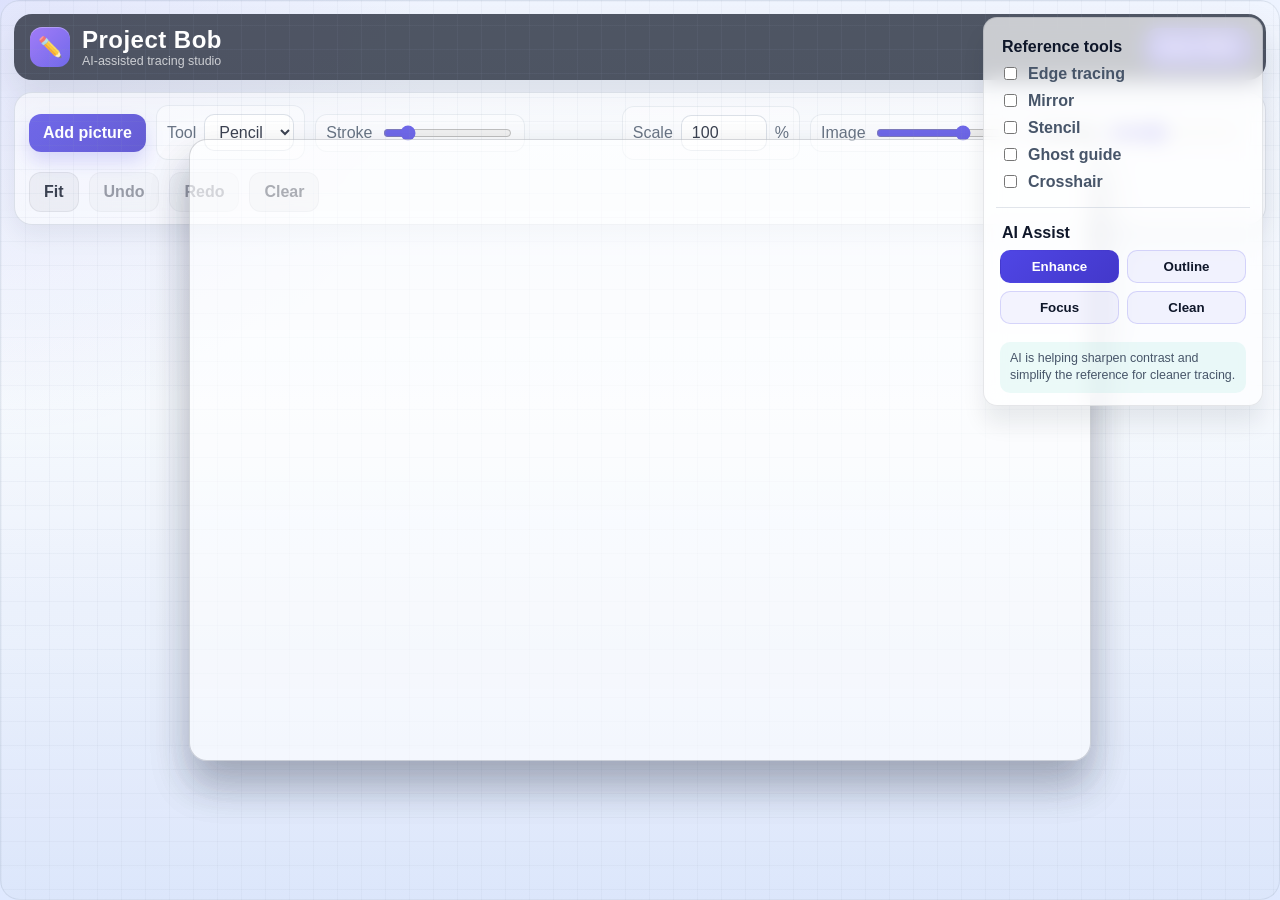
==== commit 4f80b281: "Add an AI-assisted reference enhancement system to Project Bob while keeping the tracing workflow in" ====
--- a/index.html
+++ b/index.html
@@ -235,7 +235,7 @@
         position: absolute;
         right: 16px;
         top: 16px;
-        width: min(260px, calc(100% - 32px));
+        width: min(280px, calc(100% - 32px));
         padding: 14px 12px 8px;
         border-radius: 14px;
         border: 1px solid rgba(15,23,42,0.1);
@@ -266,6 +266,44 @@
         gap: 8px;
         color: var(--text-soft);
         font-weight: 600;
+      }
+
+      .ai-panel {
+        margin-top: 12px;
+        padding-top: 10px;
+        border-top: 1px solid rgba(148,163,184,0.28);
+      }
+
+      .ai-actions {
+        display: grid;
+        grid-template-columns: repeat(2, minmax(0, 1fr));
+        gap: 8px;
+      }
+
+      .mini-btn {
+        border: 1px solid rgba(79, 70, 229, 0.18);
+        background: rgba(79,70,229,0.06);
+        color: var(--text);
+        border-radius: 10px;
+        padding: 8px 10px;
+        font-weight: 700;
+        cursor: pointer;
+      }
+
+      .mini-btn.active {
+        background: linear-gradient(135deg, var(--primary), var(--primary-strong));
+        color: white;
+        border-color: transparent;
+      }
+
+      .ai-hint {
+        margin-top: 10px;
+        padding: 8px 10px;
+        border-radius: 10px;
+        background: rgba(20,184,166,0.08);
+        color: var(--text-soft);
+        font-size: 0.78rem;
+        line-height: 1.4;
       }
 
       .toast {
@@ -316,7 +354,7 @@
           <div class="brand-mark" aria-hidden="true">✏️</div>
           <div>
             <div class="brand-title">Project Bob</div>
-            <div class="brand-sub">A cleaner tracing studio for creative work</div>
+            <div class="brand-sub">AI-assisted tracing studio</div>
           </div>
         </div>
         <button id="saveBtn" class="primary-btn" type="button">Save PNG</button>
@@ -384,6 +422,21 @@
               <label class="check-item"><input id="crosshair" type="checkbox" /> Crosshair</label>
             </div>
           </details>
+
+          <div class="ai-panel">
+            <details open>
+              <summary>AI Assist</summary>
+              <div class="feature-list">
+                <div class="ai-actions">
+                  <button class="mini-btn active" type="button" data-ai-mode="enhance">Enhance</button>
+                  <button class="mini-btn" type="button" data-ai-mode="outline">Outline</button>
+                  <button class="mini-btn" type="button" data-ai-mode="focus">Focus</button>
+                  <button class="mini-btn" type="button" data-ai-mode="clean">Clean</button>
+                </div>
+                <div id="aiHint" class="ai-hint">AI is helping sharpen contrast and simplify the reference for cleaner tracing.</div>
+              </div>
+            </details>
+          </div>
         </aside>
 
         <div id="toast" class="toast" role="status" aria-live="polite"></div>
@@ -395,7 +448,6 @@
         const $ = (selector) => document.querySelector(selector);
         const ref = $('#reference');
         const draw = $('#drawing');
-        const stage = $('#stage');
         const ws = $('#workspace');
         const refCtx = ref.getContext('2d');
         const ctx = draw.getContext('2d');
@@ -406,13 +458,11 @@
         let baseScale = 1;
         let active = false;
         let moving = false;
-        let start = null;
         let history = [];
         let redoStack = [];
         let pointerMap = new Map();
         let currentGuide = null;
-        let ghostTimer = null;
-        let keepAwake = false;
+        let aiMode = 'enhance';
 
         const MIN_SCALE = 0.2;
         const MAX_SCALE = 8;
@@ -427,6 +477,23 @@
 
         function currentScale() {
           return zoom * baseScale;
+        }
+
+        function setAiMode(mode) {
+          aiMode = mode;
+          document.querySelectorAll('.mini-btn').forEach((btn) => {
+            btn.classList.toggle('active', btn.dataset.aiMode === mode);
+          });
+
+          const hints = {
+            enhance: 'AI is helping sharpen contrast and simplify the reference for cleaner tracing.',
+            outline: 'AI outline mode is emphasizing shapes to make the subject easier to trace.',
+            focus: 'AI focus mode is boosting subject clarity while softening distractions.',
+            clean: 'AI clean mode is reducing noise and smoothing the image for a cleaner reference.'
+          };
+
+          $('#aiHint').textContent = hints[mode] || hints.enhance;
+          drawReference();
         }
 
         function saveLocal() {
@@ -533,8 +600,57 @@
           autosave();
         }
 
+        function buildAiReferenceCanvas() {
+          if (!image) return null;
+
+          const canvas = document.createElement('canvas');
+          canvas.width = ref.width;
+          canvas.height = ref.height;
+          const x = canvas.getContext('2d');
+          x.filter = 'contrast(1.35) saturate(1.2) brightness(1.04)';
+          x.drawImage(image, 0, 0, canvas.width, canvas.height);
+
+          const imageData = x.getImageData(0, 0, canvas.width, canvas.height);
+          const data = imageData.data;
+
+          for (let i = 0; i < data.length; i += 4) {
+            const r = data[i];
+            const g = data[i + 1];
+            const b = data[i + 2];
+            const brightness = (r * 0.299 + g * 0.587 + b * 0.114);
+
+            if (aiMode === 'outline') {
+              const edge = brightness > 160 ? 255 : 0;
+              data[i] = edge;
+              data[i + 1] = edge;
+              data[i + 2] = edge;
+              data[i + 3] = 255;
+            } else if (aiMode === 'focus') {
+              const centerX = canvas.width / 2;
+              const centerY = canvas.height / 2;
+              const dx = Math.abs((i / 4) % canvas.width - centerX) / centerX;
+              const dy = Math.abs(Math.floor((i / 4) / canvas.width) - centerY) / centerY;
+              const fade = Math.max(0.55, 1 - (dx + dy) * 0.7);
+              data[i] = Math.min(255, r * fade + 20);
+              data[i + 1] = Math.min(255, g * fade + 12);
+              data[i + 2] = Math.min(255, b * fade + 15);
+            } else if (aiMode === 'clean') {
+              const soften = brightness > 200 ? 230 : brightness;
+              data[i] = soften;
+              data[i + 1] = soften;
+              data[i + 2] = soften;
+            }
+          }
+
+          x.putImageData(imageData, 0, 0);
+          return canvas;
+        }
+
         function processedReference() {
           if (!image) return null;
+          const base = buildAiReferenceCanvas();
+          if (!base) return null;
+
           const canvas = document.createElement('canvas');
           canvas.width = ref.width;
           canvas.height = ref.height;
@@ -545,7 +661,7 @@
             x.translate(canvas.width, 0);
             x.scale(-1, 1);
           }
-          x.drawImage(image, 0, 0, canvas.width, canvas.height);
+          x.drawImage(base, 0, 0, canvas.width, canvas.height);
           x.restore();
           return canvas;
         }
@@ -624,7 +740,6 @@
         function handlePointerDown(e) {
           pointerMap.set(e.pointerId, { x: e.clientX, y: e.clientY });
           const pos = pointFromEvent(e);
-          start = pos;
           active = true;
           moving = false;
 
@@ -784,6 +899,10 @@
             setZoom(value);
           });
 
+          document.querySelectorAll('.mini-btn').forEach((btn) => {
+            btn.addEventListener('click', () => setAiMode(btn.dataset.aiMode));
+          });
+
           $('#fitBtn').addEventListener('click', fitImageToStage);
           $('#saveBtn').addEventListener('click', exportPNG);
           $('#undo').addEventListener('click', handleUndo);
@@ -811,6 +930,7 @@
           $('#undo').disabled = true;
           $('#redo').disabled = true;
           currentGuide = { x: draw.width / 2, y: draw.height / 2 };
+          setAiMode('enhance');
           drawReference();
         }
 
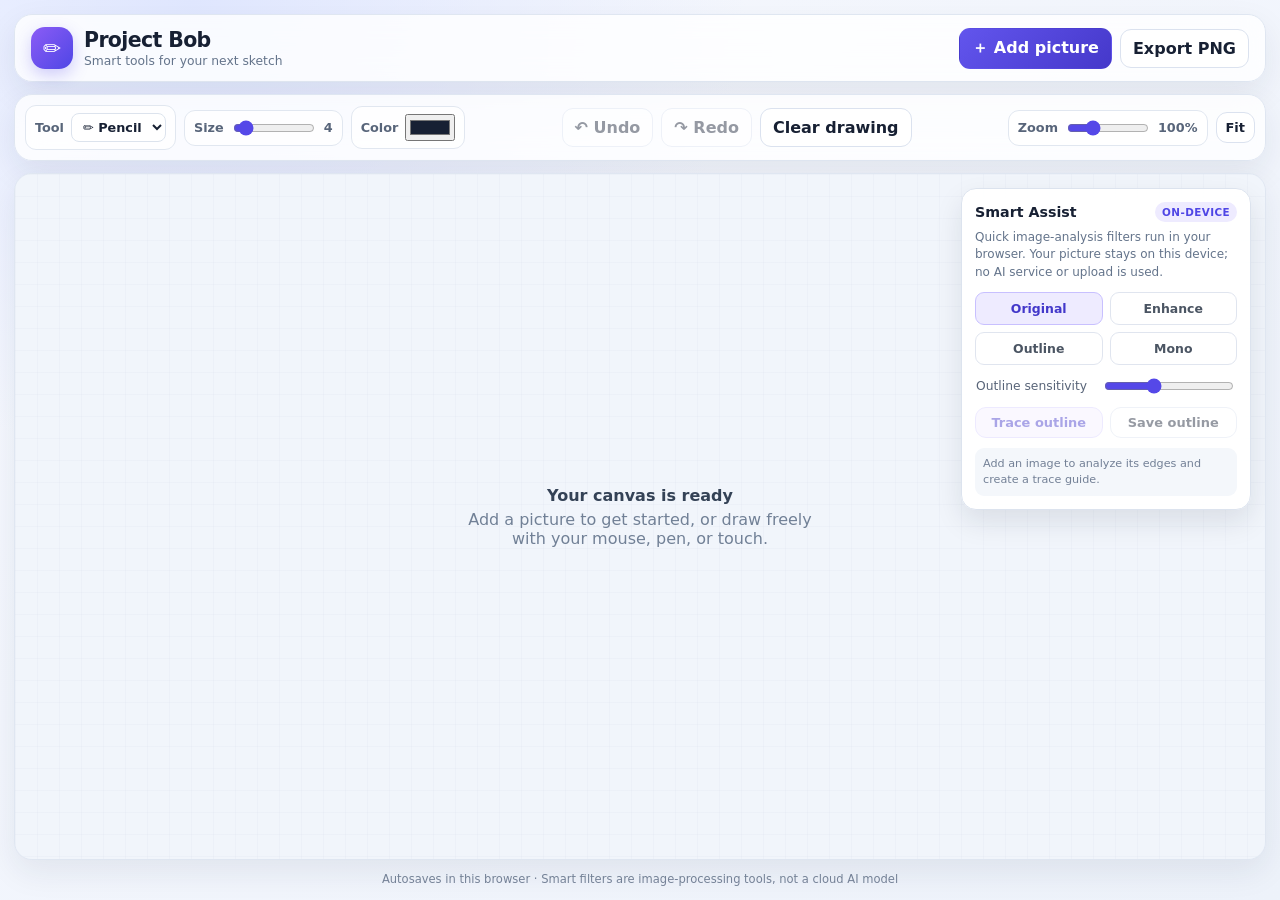
==== commit b443ea7a: "Expand Project Bob with local smart tracing tools, adjustable edge detection, transparent outline ex" ====
--- a/index.html
+++ b/index.html
@@ -1,941 +1,429 @@
 <!doctype html>
 <html lang="en">
-  <head>
-    <meta charset="utf-8" />
-    <meta name="viewport" content="width=device-width, initial-scale=1, viewport-fit=cover" />
-    <meta name="theme-color" content="#0f172a" />
-    <title>Project Bob</title>
-    <style>
-      :root {
-        --bg: #edf3ff;
-        --bg-strong: #dfe9ff;
-        --panel: rgba(15, 23, 42, 0.85);
-        --panel-soft: rgba(255, 255, 255, 0.72);
-        --panel-border: rgba(148, 163, 184, 0.35);
-        --text: #0f172a;
-        --text-soft: #475569;
-        --primary: #4f46e5;
-        --primary-strong: #4338ca;
-        --accent: #14b8a6;
-        --accent-soft: #b8f7ef;
-        --warning: #f59e0b;
-        --danger: #ef4444;
-        --shadow: 0 18px 35px rgba(15, 23, 42, 0.12);
-        --radius: 18px;
+<head>
+  <meta charset="utf-8">
+  <meta name="viewport" content="width=device-width,initial-scale=1,viewport-fit=cover">
+  <meta name="theme-color" content="#101827">
+  <meta name="description" content="Project Bob is a private, browser-based tracing and drawing studio with smart local image tools.">
+  <title>Project Bob — Smart Tracing Studio</title>
+  <style>
+    :root{font-family:Inter,ui-sans-serif,system-ui,-apple-system,"Segoe UI",sans-serif;color:#172033;background:#eef2f8;--ink:#172033;--muted:#64748b;--primary:#5548e8;--line:#dce4f1;--panel:#fff;--shadow:0 12px 32px #1e293b14}*{box-sizing:border-box}html,body{height:100%;margin:0}body{overflow:hidden;background:radial-gradient(ellipse at 15% 0%,#e0e7ff 0,transparent 36%),linear-gradient(145deg,#f7f9ff,#edf2fa)}button,input,select{font:inherit}button{cursor:pointer}.app{height:100%;display:flex;flex-direction:column;gap:12px;padding:14px}.topbar,.toolbar,.workspace-shell{border:1px solid #dfe6f1;background:#ffffffc9;backdrop-filter:blur(14px);box-shadow:var(--shadow);border-radius:18px}.topbar{display:flex;align-items:center;justify-content:space-between;padding:12px 16px;gap:12px}.brand{display:flex;align-items:center;gap:11px}.brand-mark{width:42px;height:42px;display:grid;place-items:center;border-radius:14px;background:linear-gradient(135deg,#8b5cf6,#4f46e5);color:white;font-size:22px;box-shadow:0 6px 16px #5548e844}.brand-name{font-weight:850;font-size:1.28rem;letter-spacing:-.03em}.brand-tag{font-size:.77rem;color:var(--muted);margin-top:2px}.toolbar{display:flex;align-items:center;justify-content:space-between;gap:10px;padding:10px;flex-wrap:wrap}.group{display:flex;align-items:center;gap:8px;flex-wrap:wrap}.btn{border:1px solid #dbe2ef;background:#fff;color:var(--ink);border-radius:11px;padding:9px 12px;font-weight:700;transition:transform .15s,box-shadow .15s}.btn:hover:not(:disabled){transform:translateY(-1px);box-shadow:0 5px 12px #17203312}.btn:disabled{opacity:.45;cursor:not-allowed}.btn.primary{border-color:transparent;background:linear-gradient(135deg,#6255ed,#4538ca);color:#fff}.btn.ai{border-color:#d8d1ff;background:#f3f0ff;color:#4338ca}.btn.small{padding:7px 9px;font-size:.81rem}.control{display:flex;align-items:center;gap:7px;padding:7px 9px;border:1px solid #e1e7f0;border-radius:11px;background:#ffffffbd;color:#58657a;font-size:.8rem;font-weight:650}.control select,.control input[type=number]{border:1px solid #dce3ed;border-radius:8px;padding:5px 7px;background:white;color:var(--ink);max-width:95px}.control input[type=range]{width:82px;accent-color:var(--primary)}.workspace-shell{position:relative;flex:1;min-height:180px;overflow:hidden;background:#e8eef8}#workspace{position:absolute;inset:0;overflow:auto;touch-action:pan-x pan-y;background-color:#f1f5fb;background-image:linear-gradient(#cbd5e122 1px,transparent 1px),linear-gradient(90deg,#cbd5e122 1px,transparent 1px);background-size:22px 22px}.stage{position:relative;min-width:100%;min-height:100%;display:grid;place-items:center;padding:35px}.canvas-wrap{position:relative;flex:none;box-shadow:0 18px 44px #17203330;border:1px solid #ffffff;border-radius:4px;background:white}.layer{position:absolute;inset:0;display:block;width:100%;height:100%}#drawing{touch-action:none;cursor:crosshair}.side-panel{position:absolute;z-index:3;top:14px;right:14px;width:min(290px,calc(100% - 28px));max-height:calc(100% - 28px);overflow:auto;padding:13px;border:1px solid #dce3ee;border-radius:15px;background:#fffffff0;backdrop-filter:blur(12px);box-shadow:0 12px 28px #1720331a}.panel-head{font-size:.89rem;font-weight:800;display:flex;align-items:center;justify-content:space-between;margin-bottom:4px}.badge{font-size:.65rem;letter-spacing:.04em;text-transform:uppercase;background:#eeebff;color:#4f46e5;border-radius:999px;padding:4px 7px}.panel-copy{font-size:.75rem;color:var(--muted);line-height:1.45;margin:7px 0 11px}.mode-grid{display:grid;grid-template-columns:repeat(2,1fr);gap:7px}.mode-btn{border:1px solid #e0e5ef;background:#fff;border-radius:9px;padding:8px 6px;font-size:.78rem;font-weight:700;color:#4b5563}.mode-btn[aria-pressed=true]{background:#eeebff;border-color:#c8c0ff;color:#4338ca}.range-row{display:flex;align-items:center;justify-content:space-between;gap:8px;margin:11px 1px;font-size:.77rem;color:#596579}.range-row input{width:130px;accent-color:var(--primary)}.panel-actions{display:grid;grid-template-columns:1fr 1fr;gap:7px}.privacy-note{font-size:.7rem;line-height:1.4;color:#738096;margin-top:10px;padding:8px;background:#f4f7fb;border-radius:9px}.status{position:absolute;z-index:5;left:50%;bottom:16px;transform:translate(-50%,14px);opacity:0;pointer-events:none;color:white;background:#172033eF;padding:9px 14px;border-radius:999px;font-size:.8rem;transition:.18s}.status.show{opacity:1;transform:translate(-50%,0)}.empty-hint{position:absolute;left:50%;top:50%;transform:translate(-50%,-50%);text-align:center;color:#718096;pointer-events:none;width:min(360px,80%)}.empty-hint b{display:block;color:#344256;font-size:1rem;margin-bottom:5px}.footer{font-size:.72rem;color:#78859a;text-align:center}.sr-only{position:absolute;width:1px;height:1px;padding:0;margin:-1px;overflow:hidden;clip:rect(0,0,0,0);white-space:nowrap;border:0}@media(max-width:780px){.app{padding:8px;gap:8px}.brand-tag{display:none}.topbar{padding:9px 11px}.toolbar{justify-content:flex-start}.workspace-shell{min-height:150px}.side-panel{top:8px;right:8px;width:min(255px,calc(100% - 16px));padding:10px}.stage{padding:20px}.footer{display:none}}@media(max-width:480px){.control{padding:6px;gap:4px}.control input[type=range]{width:55px}.btn{padding:8px 9px;font-size:.8rem}.brand-name{font-size:1.1rem}}
+  </style>
+</head>
+<body>
+<main class="app">
+  <header class="topbar">
+    <div class="brand"><div class="brand-mark" aria-hidden="true">✏️</div><div><div class="brand-name">Project Bob</div><div class="brand-tag">Smart tools for your next sketch</div></div></div>
+    <div class="group"><button id="openFile" class="btn primary" type="button">＋ Add picture</button><input id="fileInput" type="file" accept="image/*" hidden><button id="export" class="btn" type="button">Export PNG</button></div>
+  </header>
+  <nav class="toolbar" aria-label="Drawing tools">
+    <div class="group"><label class="control">Tool <select id="tool"><option value="pencil">✏️ Pencil</option><option value="eraser">◻ Eraser</option></select></label><label class="control">Size <input id="brushSize" type="range" min="1" max="40" value="4"><output id="brushValue">4</output></label><label class="control">Color <input id="brushColor" type="color" value="#172033" aria-label="Brush color"></label></div>
+    <div class="group"><button id="undo" class="btn" type="button" disabled>↶ Undo</button><button id="redo" class="btn" type="button" disabled>↷ Redo</button><button id="clear" class="btn" type="button">Clear drawing</button></div>
+    <div class="group"><label class="control">Zoom <input id="zoom" type="range" min="25" max="300" value="100"><output id="zoomValue">100%</output></label><button id="fit" class="btn small" type="button">Fit</button></div>
+  </nav>
+  <section class="workspace-shell" aria-label="Drawing workspace">
+    <div id="workspace"><div id="stage" class="stage"><div id="emptyHint" class="empty-hint"><b>Your canvas is ready</b>Add a picture to get started, or draw freely with your mouse, pen, or touch.</div><div id="canvasWrap" class="canvas-wrap" hidden><canvas id="reference" class="layer" aria-hidden="true"></canvas><canvas id="drawing" class="layer" aria-label="Drawing canvas" tabindex="0"></canvas></div></div></div>
+    <aside class="side-panel" aria-label="Smart tracing tools">
+      <div class="panel-head">Smart Assist <span class="badge">On-device</span></div>
+      <p class="panel-copy">Quick image-analysis filters run in your browser. Your picture stays on this device; no AI service or upload is used.</p>
+      <div class="mode-grid" role="group" aria-label="Reference image mode"><button class="mode-btn" data-mode="original" aria-pressed="true">Original</button><button class="mode-btn" data-mode="enhance" aria-pressed="false">Enhance</button><button class="mode-btn" data-mode="outline" aria-pressed="false">Outline</button><button class="mode-btn" data-mode="mono" aria-pressed="false">Mono</button></div>
+      <label class="range-row" for="threshold">Outline sensitivity <input id="threshold" type="range" min="20" max="160" value="72"></label>
+      <div class="panel-actions"><button id="trace" class="btn ai small" type="button" disabled>Trace outline</button><button id="downloadOutline" class="btn small" type="button" disabled>Save outline</button></div>
+      <div id="analysis" class="privacy-note" aria-live="polite">Add an image to analyze its edges and create a trace guide.</div>
+    </aside>
+    <div id="status" class="status" role="status" aria-live="polite"></div>
+  </section>
+  <div class="footer">Autosaves in this browser · Smart filters are image-processing tools, not a cloud AI model</div>
+</main>
+<script>
+(() => {
+  'use strict';
+  const $ = (s) => document.querySelector(s);
+  const workspace = $('#workspace');
+  const stage = $('#stage');
+  const wrap = $('#canvasWrap');
+  const reference = $('#reference');
+  const drawing = $('#drawing');
+  const refCtx = reference.getContext('2d', { willReadFrequently: true });
+  const ctx = drawing.getContext('2d');
+  const MAX_HISTORY = 30;
+  let image = null;
+  let imageUrl = '';
+  let baseWidth = 1000;
+  let baseHeight = 700;
+  let strokes = [];
+  let redoStack = [];
+  let strokeStart = null;
+  let drawingNow = false;
+  let lastPoint = null;
+  let mode = 'original';
+  let renderedOutline = null;
+  let saveTimer = null;
+  let messageTimer = null;
+
+  function notify(message) {
+    const status = $('#status');
+    status.textContent = message;
+    status.classList.add('show');
+    clearTimeout(messageTimer);
+    messageTimer = setTimeout(() => status.classList.remove('show'), 2200);
+  }
+
+  function saveSession() {
+    clearTimeout(saveTimer);
+    saveTimer = setTimeout(() => {
+      try {
+        localStorage.setItem('project-bob-v2', JSON.stringify({
+          image: imageUrl,
+          width: baseWidth,
+          height: baseHeight,
+          drawing: drawing.toDataURL('image/png'),
+          mode,
+          threshold: $('#threshold').value,
+          zoom: $('#zoom').value
+        }));
+      } catch (error) {
+        $('#analysis').textContent = 'This drawing is too large for browser autosave. Export it to keep a copy.';
       }
-
-      * { box-sizing: border-box; }
-
-      html, body {
-        height: 100%;
-        margin: 0;
-        font-family: Inter, "Segoe UI", sans-serif;
-        background:
-          radial-gradient(circle at top left, rgba(79, 70, 229, 0.10), transparent 28%),
-          linear-gradient(180deg, var(--bg), #f8fbff 45%, var(--bg-strong));
-        color: var(--text);
+    }, 250);
+  }
+
+  function setHistoryButtons() {
+    $('#undo').disabled = strokes.length === 0;
+    $('#redo').disabled = redoStack.length === 0;
+  }
+
+  function remember(canvas) {
+    if (!canvas) return;
+    strokes.push(canvas);
+    if (strokes.length > MAX_HISTORY) strokes.shift();
+    redoStack = [];
+    setHistoryButtons();
+  }
+
+  function snapshot() {
+    return ctx.getImageData(0, 0, drawing.width, drawing.height);
+  }
+
+  function redrawDrawing() {
+    ctx.clearRect(0, 0, drawing.width, drawing.height);
+    if (strokes.length) ctx.putImageData(strokes[strokes.length - 1], 0, 0);
+  }
+
+  function undo() {
+    if (!strokes.length) return;
+    redoStack.push(snapshot());
+    strokes.pop();
+    redrawDrawing();
+    setHistoryButtons();
+    saveSession();
+  }
+
+  function redo() {
+    if (!redoStack.length) return;
+    strokes.push(redoStack.pop());
+    if (strokes.length > MAX_HISTORY) strokes.shift();
+    redrawDrawing();
+    setHistoryButtons();
+    saveSession();
+  }
+
+  function setCanvasSize(width, height) {
+    baseWidth = Math.max(1, Math.round(width));
+    baseHeight = Math.max(1, Math.round(height));
+    reference.width = drawing.width = baseWidth;
+    reference.height = drawing.height = baseHeight;
+    ctx.lineCap = 'round';
+    ctx.lineJoin = 'round';
+    wrap.hidden = false;
+    strokes = [];
+    redoStack = [];
+    setHistoryButtons();
+    updateZoom();
+  }
+
+  function updateZoom() {
+    const scale = Number($('#zoom').value) / 100;
+    wrap.style.width = `${Math.round(baseWidth * scale)}px`;
+    wrap.style.height = `${Math.round(baseHeight * scale)}px`;
+    $('#zoomValue').value = `${Math.round(scale * 100)}%`;
+  }
+
+  function fit() {
+    if (!image) return;
+    const availableWidth = Math.max(120, workspace.clientWidth - 40);
+    const availableHeight = Math.max(120, workspace.clientHeight - 40);
+    const percent = Math.max(25, Math.min(300, Math.floor(Math.min(availableWidth / baseWidth, availableHeight / baseHeight) * 100)));
+    $('#zoom').value = String(percent);
+    updateZoom();
+    workspace.scrollTo({ left: 0, top: 0 });
+  }
+
+  function loadImage(url, restoreDrawing = null) {
+    const img = new Image();
+    img.onload = () => {
+      image = img;
+      imageUrl = url;
+      const scale = Math.min(1, 1800 / img.width, 1400 / img.height);
+      setCanvasSize(img.width * scale, img.height * scale);
+      refCtx.clearRect(0, 0, baseWidth, baseHeight);
+      refCtx.drawImage(img, 0, 0, baseWidth, baseHeight);
+      $('#emptyHint').hidden = true;
+      $('#trace').disabled = false;
+      $('#downloadOutline').disabled = false;
+      $('#analysis').textContent = 'Image loaded. Choose a filter, then trace the detected edges onto your drawing.';
+      if (restoreDrawing) {
+        const saved = new Image();
+        saved.onload = () => {
+          ctx.clearRect(0, 0, baseWidth, baseHeight);
+          ctx.drawImage(saved, 0, 0, baseWidth, baseHeight);
+          remember(snapshot());
+          strokes = [];
+          setHistoryButtons();
+          renderReference();
+        };
+        saved.src = restoreDrawing;
       }
-
-      body {
-        overflow: hidden;
-      }
-
-      .app {
-        height: 100%;
-        display: flex;
-        flex-direction: column;
-        gap: 12px;
-        padding: 14px 14px 10px;
-      }
-
-      .topbar {
-        display: flex;
-        align-items: center;
-        justify-content: space-between;
-        gap: 12px;
-        padding: 12px 16px;
-        border-radius: var(--radius);
-        background: rgba(15, 23, 42, 0.9);
-        color: white;
-        box-shadow: var(--shadow);
-      }
-
-      .brand-wrap {
-        display: flex;
-        align-items: center;
-        gap: 12px;
-      }
-
-      .brand-mark {
-        width: 40px;
-        height: 40px;
-        display: grid;
-        place-items: center;
-        border-radius: 12px;
-        background: linear-gradient(135deg, #8b5cf6, var(--primary));
-        box-shadow: inset 0 1px 0 rgba(255,255,255,0.28);
-        font-size: 20px;
-      }
-
-      .brand-title {
-        font-weight: 800;
-        letter-spacing: 0.02em;
-        font-size: clamp(1.1rem, 2vw, 1.5rem);
-      }
-
-      .brand-sub {
-        color: rgba(255,255,255,0.72);
-        font-size: 0.78rem;
-      }
-
-      .toolbar {
-        display: flex;
-        flex-wrap: wrap;
-        gap: 12px;
-        align-items: center;
-        justify-content: space-between;
-        padding: 12px 14px;
-        border: 1px solid var(--panel-border);
-        border-radius: var(--radius);
-        background: rgba(255,255,255,0.56);
-        backdrop-filter: blur(14px);
-        box-shadow: 0 10px 24px rgba(15,23,42,0.08);
-      }
-
-      .toolbar-group {
-        display: flex;
-        flex-wrap: wrap;
-        align-items: center;
-        gap: 10px;
-      }
-
-      .tool-btn,
-      .secondary-btn,
-      .primary-btn,
-      select,
-      input[type="number"],
-      input[type="range"] {
-        font: inherit;
-      }
-
-      .tool-btn,
-      .secondary-btn,
-      .primary-btn {
-        border: none;
-        border-radius: 12px;
-        padding: 10px 14px;
-        font-weight: 700;
-        cursor: pointer;
-        transition: transform 0.15s ease, filter 0.15s ease;
-      }
-
-      .tool-btn:hover,
-      .secondary-btn:hover,
-      .primary-btn:hover {
-        transform: translateY(-1px);
-      }
-
-      .primary-btn {
-        background: linear-gradient(135deg, var(--primary), var(--primary-strong));
-        color: white;
-        box-shadow: 0 10px 18px rgba(79, 70, 229, 0.22);
-      }
-
-      .secondary-btn {
-        background: rgba(15, 23, 42, 0.05);
-        color: var(--text);
-        border: 1px solid rgba(15,23,42,0.08);
-      }
-
-      .secondary-btn:disabled {
-        opacity: 0.5;
-        cursor: not-allowed;
-      }
-
-      .control {
-        display: flex;
-        align-items: center;
-        gap: 8px;
-        padding: 8px 10px;
-        border-radius: 12px;
-        background: rgba(255,255,255,0.42);
-        border: 1px solid rgba(148,163,184,0.22);
-        color: var(--text-soft);
-      }
-
-      .control label {
-        font-size: 0.8rem;
-        font-weight: 600;
-        color: var(--text-soft);
-      }
-
-      select,
-      input[type="number"] {
-        border: 1px solid rgba(148,163,184,0.4);
-        border-radius: 10px;
-        background: white;
-        color: var(--text);
-        padding: 8px 10px;
-      }
-
-      input[type="range"] {
-        accent-color: var(--primary);
-      }
-
-      .workspace-shell {
-        position: relative;
-        flex: 1;
-        min-height: 260px;
-        background: rgba(15, 23, 42, 0.06);
-        border-radius: 20px;
-        border: 1px solid rgba(148,163,184,0.22);
-        overflow: hidden;
-      }
-
-      #workspace {
-        position: absolute;
-        inset: 0;
-        overflow: auto;
-        background:
-          linear-gradient(90deg, rgba(148,163,184,0.08) 1px, transparent 1px),
-          linear-gradient(rgba(148,163,184,0.08) 1px, transparent 1px),
-          linear-gradient(180deg, rgba(255,255,255,0.2), rgba(203,213,225,0.14));
-        background-size: 24px 24px, 24px 24px, 100% 100%;
-      }
-
-      #stage {
-        position: relative;
-        width: 100%;
-        height: 100%;
-        min-width: 260px;
-        min-height: 240px;
-      }
-
-      .layer {
-        display: block;
-        position: absolute;
-        left: 50%;
-        top: 50%;
-        transform: translate(-50%, -50%);
-        border-radius: 18px;
-        box-shadow: 0 24px 40px rgba(15, 23, 42, 0.18);
-        background: rgba(255,255,255,0.35);
-      }
-
-      #reference {
-        border: 1px solid rgba(15,23,42,0.09);
-      }
-
-      #drawing {
-        border: 1px solid rgba(15,23,42,0.12);
-        cursor: crosshair;
-      }
-
-      .feature-panel {
-        position: absolute;
-        right: 16px;
-        top: 16px;
-        width: min(280px, calc(100% - 32px));
-        padding: 14px 12px 8px;
-        border-radius: 14px;
-        border: 1px solid rgba(15,23,42,0.1);
-        background: rgba(255,255,255,0.7);
-        backdrop-filter: blur(10px);
-        box-shadow: 0 18px 22px rgba(15, 23, 42, 0.08);
-      }
-
-      .feature-panel summary {
-        padding: 6px 6px 8px;
-        font-weight: 700;
-        color: var(--text);
-        cursor: pointer;
-        list-style: none;
-      }
-
-      .feature-panel summary::-webkit-details-marker { display: none; }
-
-      .feature-list {
-        display: grid;
-        gap: 8px;
-        padding: 0 4px 4px;
-      }
-
-      .check-item {
-        display: flex;
-        align-items: center;
-        gap: 8px;
-        color: var(--text-soft);
-        font-weight: 600;
-      }
-
-      .ai-panel {
-        margin-top: 12px;
-        padding-top: 10px;
-        border-top: 1px solid rgba(148,163,184,0.28);
-      }
-
-      .ai-actions {
-        display: grid;
-        grid-template-columns: repeat(2, minmax(0, 1fr));
-        gap: 8px;
-      }
-
-      .mini-btn {
-        border: 1px solid rgba(79, 70, 229, 0.18);
-        background: rgba(79,70,229,0.06);
-        color: var(--text);
-        border-radius: 10px;
-        padding: 8px 10px;
-        font-weight: 700;
-        cursor: pointer;
-      }
-
-      .mini-btn.active {
-        background: linear-gradient(135deg, var(--primary), var(--primary-strong));
-        color: white;
-        border-color: transparent;
-      }
-
-      .ai-hint {
-        margin-top: 10px;
-        padding: 8px 10px;
-        border-radius: 10px;
-        background: rgba(20,184,166,0.08);
-        color: var(--text-soft);
-        font-size: 0.78rem;
-        line-height: 1.4;
-      }
-
-      .toast {
-        position: absolute;
-        left: 50%;
-        bottom: 20px;
-        transform: translateX(-50%) translateY(18px);
-        background: rgba(15,23,42,0.9);
-        color: white;
-        padding: 10px 14px;
-        border-radius: 999px;
-        font-size: 0.82rem;
-        opacity: 0;
-        pointer-events: none;
-        transition: opacity 0.2s ease, transform 0.2s ease;
-      }
-
-      .toast.show {
-        opacity: 1;
-        transform: translateX(-50%) translateY(0);
-      }
-
-      @media (max-width: 700px) {
-        .app {
-          padding: 10px 10px 8px;
-        }
-
-        .toolbar {
-          gap: 8px;
-          justify-content: flex-start;
-          padding: 10px;
-        }
-
-        .topbar {
-          padding: 10px 12px;
-        }
-
-        .brand-sub {
-          display: none;
+      renderReference();
+      fit();
+      saveSession();
+    };
+    img.onerror = () => notify('Could not open that image. Try another image file.');
+    img.src = url;
+  }
+
+  function makeOutline(source) {
+    const width = baseWidth;
+    const height = baseHeight;
+    const input = source.getImageData(0, 0, width, height);
+    const pixels = input.data;
+    const gray = new Float32Array(width * height);
+    for (let i = 0, p = 0; i < pixels.length; i += 4, p++) {
+      gray[p] = pixels[i] * 0.299 + pixels[i + 1] * 0.587 + pixels[i + 2] * 0.114;
+    }
+    const threshold = Number($('#threshold').value);
+    const output = refCtx.createImageData(width, height);
+    let detected = 0;
+    for (let y = 1; y < height - 1; y++) {
+      for (let x = 1; x < width - 1; x++) {
+        const p = y * width + x;
+        const gx = -gray[p - width - 1] + gray[p - width + 1] - 2 * gray[p - 1] + 2 * gray[p + 1] - gray[p + width - 1] + gray[p + width + 1];
+        const gy = -gray[p - width - 1] - 2 * gray[p - width] - gray[p - width + 1] + gray[p + width - 1] + 2 * gray[p + width] + gray[p + width + 1];
+        const edge = Math.hypot(gx, gy) >= threshold;
+        const i = p * 4;
+        if (edge) {
+          output.data[i] = 24; output.data[i + 1] = 31; output.data[i + 2] = 48; output.data[i + 3] = 255;
+          detected++;
+        } else {
+          output.data[i] = 255; output.data[i + 1] = 255; output.data[i + 2] = 255; output.data[i + 3] = 0;
         }
       }
-    </style>
-  </head>
-  <body>
-    <main class="app">
-      <header class="topbar">
-        <div class="brand-wrap">
-          <div class="brand-mark" aria-hidden="true">✏️</div>
-          <div>
-            <div class="brand-title">Project Bob</div>
-            <div class="brand-sub">AI-assisted tracing studio</div>
-          </div>
-        </div>
-        <button id="saveBtn" class="primary-btn" type="button">Save PNG</button>
-      </header>
-
-      <div class="toolbar">
-        <div class="toolbar-group">
-          <button id="upload" class="tool-btn primary-btn" type="button">Add picture</button>
-          <input id="file" type="file" accept="image/*" hidden />
-
-          <label class="control" for="tool">
-            <span>Tool</span>
-            <select id="tool">
-              <option value="pencil">Pencil</option>
-              <option value="eraser">Eraser</option>
-            </select>
-          </label>
-
-          <label class="control" for="strokeWidth">
-            <span>Stroke</span>
-            <input id="strokeWidth" type="range" min="1" max="20" value="4" />
-          </label>
-        </div>
-
-        <div class="toolbar-group">
-          <label class="control" for="scaleNumber">
-            <span>Scale</span>
-            <input id="scaleNumber" type="number" min="10" max="3000" step="10" value="100" />
-            <span>%</span>
-          </label>
-
-          <label class="control" for="opacity">
-            <span>Image</span>
-            <input id="opacity" type="range" min="0" max="1" step="0.01" value="0.7" />
-          </label>
-
-          <label class="control" for="contrast">
-            <span>Contrast</span>
-            <input id="contrast" type="range" min="0.5" max="2.5" step="0.05" value="1.2" />
-          </label>
-        </div>
-
-        <div class="toolbar-group">
-          <button id="fitBtn" class="secondary-btn" type="button">Fit</button>
-          <button id="undo" class="secondary-btn" type="button" disabled>Undo</button>
-          <button id="redo" class="secondary-btn" type="button" disabled>Redo</button>
-          <button id="clear" class="secondary-btn" type="button">Clear</button>
-        </div>
-      </div>
-
-      <div id="workspace" class="workspace-shell" aria-label="Project Bob tracing workspace">
-        <div id="stage">
-          <canvas id="reference" class="layer" aria-label="Reference image layer"></canvas>
-          <canvas id="drawing" class="layer" tabindex="0" aria-label="Drawing layer"></canvas>
-        </div>
-
-        <aside id="featurePanel" class="feature-panel">
-          <details open>
-            <summary>Reference tools</summary>
-            <div class="feature-list">
-              <label class="check-item"><input id="edge" type="checkbox" /> Edge tracing</label>
-              <label class="check-item"><input id="mirror" type="checkbox" /> Mirror</label>
-              <label class="check-item"><input id="stencil" type="checkbox" /> Stencil</label>
-              <label class="check-item"><input id="ghost" type="checkbox" /> Ghost guide</label>
-              <label class="check-item"><input id="crosshair" type="checkbox" /> Crosshair</label>
-            </div>
-          </details>
-
-          <div class="ai-panel">
-            <details open>
-              <summary>AI Assist</summary>
-              <div class="feature-list">
-                <div class="ai-actions">
-                  <button class="mini-btn active" type="button" data-ai-mode="enhance">Enhance</button>
-                  <button class="mini-btn" type="button" data-ai-mode="outline">Outline</button>
-                  <button class="mini-btn" type="button" data-ai-mode="focus">Focus</button>
-                  <button class="mini-btn" type="button" data-ai-mode="clean">Clean</button>
-                </div>
-                <div id="aiHint" class="ai-hint">AI is helping sharpen contrast and simplify the reference for cleaner tracing.</div>
-              </div>
-            </details>
-          </div>
-        </aside>
-
-        <div id="toast" class="toast" role="status" aria-live="polite"></div>
-      </div>
-    </main>
-
-    <script>
-      (() => {
-        const $ = (selector) => document.querySelector(selector);
-        const ref = $('#reference');
-        const draw = $('#drawing');
-        const ws = $('#workspace');
-        const refCtx = ref.getContext('2d');
-        const ctx = draw.getContext('2d');
-
-        let image = null;
-        let sourceData = '';
-        let zoom = 1;
-        let baseScale = 1;
-        let active = false;
-        let moving = false;
-        let history = [];
-        let redoStack = [];
-        let pointerMap = new Map();
-        let currentGuide = null;
-        let aiMode = 'enhance';
-
-        const MIN_SCALE = 0.2;
-        const MAX_SCALE = 8;
-
-        function say(message) {
-          const toast = $('#toast');
-          toast.textContent = message;
-          toast.classList.add('show');
-          clearTimeout(say.timer);
-          say.timer = setTimeout(() => toast.classList.remove('show'), 1800);
+    }
+    const result = document.createElement('canvas');
+    result.width = width;
+    result.height = height;
+    result.getContext('2d').putImageData(output, 0, 0);
+    $('#analysis').textContent = `${detected.toLocaleString()} edge pixels found. Adjust sensitivity if the guide is too busy or too faint.`;
+    return result;
+  }
+
+  function renderReferenceBase() {
+    if (!image) return null;
+    const canvas = document.createElement('canvas');
+    canvas.width = baseWidth;
+    canvas.height = baseHeight;
+    const c = canvas.getContext('2d', { willReadFrequently: true });
+    c.drawImage(image, 0, 0, baseWidth, baseHeight);
+    if (mode === 'enhance' || mode === 'mono') {
+      const pixels = c.getImageData(0, 0, baseWidth, baseHeight);
+      const data = pixels.data;
+      for (let i = 0; i < data.length; i += 4) {
+        const gray = data[i] * .299 + data[i + 1] * .587 + data[i + 2] * .114;
+        if (mode === 'mono') {
+          const value = gray > 150 ? 255 : 35;
+          data[i] = data[i + 1] = data[i + 2] = value;
+        } else {
+          for (let channel = 0; channel < 3; channel++) data[i + channel] = Math.max(0, Math.min(255, (data[i + channel] - 128) * 1.25 + 128));
         }
-
-        function currentScale() {
-          return zoom * baseScale;
-        }
-
-        function setAiMode(mode) {
-          aiMode = mode;
-          document.querySelectorAll('.mini-btn').forEach((btn) => {
-            btn.classList.toggle('active', btn.dataset.aiMode === mode);
-          });
-
-          const hints = {
-            enhance: 'AI is helping sharpen contrast and simplify the reference for cleaner tracing.',
-            outline: 'AI outline mode is emphasizing shapes to make the subject easier to trace.',
-            focus: 'AI focus mode is boosting subject clarity while softening distractions.',
-            clean: 'AI clean mode is reducing noise and smoothing the image for a cleaner reference.'
-          };
-
-          $('#aiHint').textContent = hints[mode] || hints.enhance;
-          drawReference();
-        }
-
-        function saveLocal() {
-          try {
-            const data = {
-              image: sourceData,
-              zoom,
-              opacity: $('#opacity').value,
-              contrast: $('#contrast').value,
-              drawing: draw.toDataURL('image/png')
-            };
-            localStorage.setItem('project-bob-session', JSON.stringify(data));
-          } catch (error) {
-            console.warn('Could not save to localStorage', error);
-          }
-        }
-
-        function autosave() {
-          saveLocal();
-        }
-
-        function pointFromEvent(e) {
-          const rect = draw.getBoundingClientRect();
-          return {
-            x: (e.clientX - rect.left) * (draw.width / rect.width),
-            y: (e.clientY - rect.top) * (draw.height / rect.height)
-          };
-        }
-
-        function pushHistory() {
-          try {
-            history.push(ctx.getImageData(0, 0, draw.width, draw.height));
-            if (history.length > 24) history.shift();
-            redoStack = [];
-            $('#undo').disabled = history.length === 0;
-            $('#redo').disabled = true;
-          } catch (error) {
-            console.warn('Could not save drawing history', error);
-          }
-        }
-
-        function restoreHistory(snapshot) {
-          if (!snapshot) return;
-          ctx.putImageData(snapshot, 0, 0);
-        }
-
-        function clearCanvas() {
-          pushHistory();
-          ctx.clearRect(0, 0, draw.width, draw.height);
-          autosave();
-          say('Canvas cleared');
-        }
-
-        function fitImageToStage() {
-          if (!image) return;
-          const maxW = ws.clientWidth * 0.9;
-          const maxH = ws.clientHeight * 0.8;
-          const scale = Math.min(maxW / image.width, maxH / image.height, 1.8);
-          baseScale = scale;
-          zoom = 1;
-          updateStage();
-          ws.scrollTo({ top: 0, left: 0, behavior: 'instant' });
-          autosave();
-          say('Picture fitted to workspace');
-        }
-
-        function setZoom(value, anchorX = ws.clientWidth / 2, anchorY = ws.clientHeight / 2) {
-          const oldScale = currentScale();
-          const newZoom = Math.max(MIN_SCALE, Math.min(MAX_SCALE, baseScale * value)) / baseScale;
-          const currentLeft = ws.scrollLeft + anchorX;
-          const currentTop = ws.scrollTop + anchorY;
-          zoom = newZoom;
-          updateStage();
-          const targetLeft = (currentLeft / oldScale) * currentScale();
-          const targetTop = (currentTop / oldScale) * currentScale();
-          ws.scrollLeft = Math.max(0, targetLeft - anchorX);
-          ws.scrollTop = Math.max(0, targetTop - anchorY);
-          $('#scaleNumber').value = Math.round(currentScale() * 100);
-        }
-
-        function resizeCanvas(width, height, preserve = true) {
-          let old = null;
-          if (preserve && draw.width) {
-            old = document.createElement('canvas');
-            old.width = draw.width;
-            old.height = draw.height;
-            old.getContext('2d').drawImage(draw, 0, 0);
-          }
-
-          draw.width = width;
-          draw.height = height;
-          ref.width = width;
-          ref.height = height;
-          ctx.lineCap = 'round';
-          ctx.lineJoin = 'round';
-          ctx.strokeStyle = '#0f172a';
-          ctx.lineWidth = Number($('#strokeWidth').value);
-
-          if (old) {
-            ctx.drawImage(old, 0, 0);
-          }
-
-          drawReference();
-          autosave();
-        }
-
-        function buildAiReferenceCanvas() {
-          if (!image) return null;
-
-          const canvas = document.createElement('canvas');
-          canvas.width = ref.width;
-          canvas.height = ref.height;
-          const x = canvas.getContext('2d');
-          x.filter = 'contrast(1.35) saturate(1.2) brightness(1.04)';
-          x.drawImage(image, 0, 0, canvas.width, canvas.height);
-
-          const imageData = x.getImageData(0, 0, canvas.width, canvas.height);
-          const data = imageData.data;
-
-          for (let i = 0; i < data.length; i += 4) {
-            const r = data[i];
-            const g = data[i + 1];
-            const b = data[i + 2];
-            const brightness = (r * 0.299 + g * 0.587 + b * 0.114);
-
-            if (aiMode === 'outline') {
-              const edge = brightness > 160 ? 255 : 0;
-              data[i] = edge;
-              data[i + 1] = edge;
-              data[i + 2] = edge;
-              data[i + 3] = 255;
-            } else if (aiMode === 'focus') {
-              const centerX = canvas.width / 2;
-              const centerY = canvas.height / 2;
-              const dx = Math.abs((i / 4) % canvas.width - centerX) / centerX;
-              const dy = Math.abs(Math.floor((i / 4) / canvas.width) - centerY) / centerY;
-              const fade = Math.max(0.55, 1 - (dx + dy) * 0.7);
-              data[i] = Math.min(255, r * fade + 20);
-              data[i + 1] = Math.min(255, g * fade + 12);
-              data[i + 2] = Math.min(255, b * fade + 15);
-            } else if (aiMode === 'clean') {
-              const soften = brightness > 200 ? 230 : brightness;
-              data[i] = soften;
-              data[i + 1] = soften;
-              data[i + 2] = soften;
-            }
-          }
-
-          x.putImageData(imageData, 0, 0);
-          return canvas;
-        }
-
-        function processedReference() {
-          if (!image) return null;
-          const base = buildAiReferenceCanvas();
-          if (!base) return null;
-
-          const canvas = document.createElement('canvas');
-          canvas.width = ref.width;
-          canvas.height = ref.height;
-          const x = canvas.getContext('2d');
-          x.filter = `contrast(${$('#contrast').value})`;
-          x.save();
-          if ($('#mirror').checked) {
-            x.translate(canvas.width, 0);
-            x.scale(-1, 1);
-          }
-          x.drawImage(base, 0, 0, canvas.width, canvas.height);
-          x.restore();
-          return canvas;
-        }
-
-        function drawReference() {
-          refCtx.clearRect(0, 0, ref.width, ref.height);
-          if (!image) return;
-
-          const c = processedReference();
-          if (!c) return;
-
-          refCtx.globalAlpha = Number($('#opacity').value);
-          refCtx.drawImage(c, 0, 0, ref.width, ref.height);
-          refCtx.globalAlpha = 1;
-
-          if ($('#edge').checked) {
-            refCtx.save();
-            refCtx.filter = 'contrast(1.5) saturate(1.2) brightness(1.1)';
-            refCtx.drawImage(c, 0, 0, ref.width, ref.height);
-            refCtx.restore();
-          }
-
-          if ($('#crosshair').checked && currentGuide) {
-            refCtx.strokeStyle = 'rgba(79,70,229,0.7)';
-            refCtx.lineWidth = 1;
-            refCtx.beginPath();
-            refCtx.moveTo(currentGuide.x, 0);
-            refCtx.lineTo(currentGuide.x, ref.height);
-            refCtx.moveTo(0, currentGuide.y);
-            refCtx.lineTo(ref.width, currentGuide.y);
-            refCtx.stroke();
-          }
-        }
-
-        function updateStage() {
-          const scale = currentScale();
-          ref.style.width = `${draw.width * scale}px`;
-          ref.style.height = `${draw.height * scale}px`;
-          draw.style.width = `${draw.width * scale}px`;
-          draw.style.height = `${draw.height * scale}px`;
-          ref.style.transform = 'translate(-50%, -50%)';
-          draw.style.transform = 'translate(-50%, -50%)';
-        }
-
-        function loadImageFile(file) {
-          if (!file || !file.type.startsWith('image/')) {
-            say('Please choose a valid image file.');
-            return;
-          }
-
-          const reader = new FileReader();
-          reader.onload = () => {
-            const url = reader.result;
-            const img = new Image();
-            img.onload = () => {
-              image = img;
-              sourceData = url;
-              const width = Math.max(400, Math.min(1600, img.width));
-              const height = Math.max(300, Math.min(1200, img.height));
-              resizeCanvas(width, height, false);
-              ctx.clearRect(0, 0, draw.width, draw.height);
-              fitImageToStage();
-              drawReference();
-              autosave();
-              say('Picture loaded — ready to trace');
-            };
-            img.src = url;
-          };
-          reader.readAsDataURL(file);
-        }
-
-        function setStroke(value) {
-          ctx.lineWidth = Number(value);
-        }
-
-        function handlePointerDown(e) {
-          pointerMap.set(e.pointerId, { x: e.clientX, y: e.clientY });
-          const pos = pointFromEvent(e);
-          active = true;
-          moving = false;
-
-          if ($('#tool').value === 'eraser') {
-            ctx.save();
-            ctx.globalCompositeOperation = 'destination-out';
-          } else {
-            ctx.restore && ctx.restore();
-            ctx.strokeStyle = '#0f172a';
-            ctx.lineWidth = Number($('#strokeWidth').value);
-            ctx.globalCompositeOperation = 'source-over';
-          }
-
-          ctx.beginPath();
-          ctx.moveTo(pos.x, pos.y);
-          ctx.lineTo(pos.x, pos.y);
-          ctx.stroke();
-        }
-
-        function handlePointerMove(e) {
-          if (pointerMap.has(e.pointerId)) {
-            pointerMap.set(e.pointerId, { x: e.clientX, y: e.clientY });
-          }
-
-          if (!active) {
-            currentGuide = pointFromEvent(e);
-            drawReference();
-            return;
-          }
-
-          const pos = pointFromEvent(e);
-          const tool = $('#tool').value;
-
-          if (tool === 'eraser') {
-            ctx.save();
-            ctx.globalCompositeOperation = 'destination-out';
-            ctx.lineWidth = Number($('#strokeWidth').value) * 2;
-          } else {
-            ctx.globalCompositeOperation = 'source-over';
-            ctx.lineWidth = Number($('#strokeWidth').value);
-          }
-
-          ctx.lineTo(pos.x, pos.y);
-          ctx.stroke();
-          moving = true;
-          currentGuide = pos;
-          drawReference();
-        }
-
-        function handlePointerUp(e) {
-          if (pointerMap.has(e.pointerId)) pointerMap.delete(e.pointerId);
-          if (!active) return;
-          active = false;
-          if (moving) {
-            pushHistory();
-            moving = false;
-            autosave();
-          }
-        }
-
-        function restoreSession() {
-          try {
-            const saved = JSON.parse(localStorage.getItem('project-bob-session') || 'null');
-            if (!saved) return;
-
-            if (saved.opacity) $('#opacity').value = saved.opacity;
-            if (saved.contrast) $('#contrast').value = saved.contrast;
-            if (saved.zoom) {
-              zoom = Number(saved.zoom);
-            }
-
-            if (saved.drawing) {
-              const img = new Image();
-              img.onload = () => {
-                const canvas = document.createElement('canvas');
-                canvas.width = img.width;
-                canvas.height = img.height;
-                const c = canvas.getContext('2d');
-                c.drawImage(img, 0, 0);
-                ctx.clearRect(0, 0, draw.width, draw.height);
-                ctx.drawImage(canvas, 0, 0, draw.width, draw.height);
-              };
-              img.src = saved.drawing;
-            }
-
-            if (saved.image) {
-              const img = new Image();
-              img.onload = () => {
-                image = img;
-                sourceData = saved.image;
-                const maxW = Math.max(500, ws.clientWidth * 0.9);
-                const maxH = Math.max(400, ws.clientHeight * 0.8);
-                const scale = Math.min(maxW / img.width, maxH / img.height, 1.8);
-                baseScale = scale;
-                updateStage();
-                drawReference();
-              };
-              img.src = saved.image;
-            }
-          } catch (error) {
-            console.warn('Could not restore local session', error);
-          }
-        }
-
-        function exportPNG() {
-          const a = document.createElement('a');
-          const dataURL = draw.toDataURL('image/png');
-          a.href = dataURL;
-          a.download = 'project-bob-trace.png';
-          a.click();
-          say('PNG downloaded');
-        }
-
-        function handleUndo() {
-          if (!history.length) return;
-          redoStack.push(ctx.getImageData(0, 0, draw.width, draw.height));
-          const snapshot = history.pop();
-          restoreHistory(snapshot);
-          $('#undo').disabled = history.length === 0;
-          $('#redo').disabled = redoStack.length === 0;
-          autosave();
-        }
-
-        function handleRedo() {
-          if (!redoStack.length) return;
-          history.push(ctx.getImageData(0, 0, draw.width, draw.height));
-          const snapshot = redoStack.pop();
-          restoreHistory(snapshot);
-          $('#undo').disabled = history.length === 0;
-          $('#redo').disabled = redoStack.length === 0;
-          autosave();
-        }
-
-        function setupEvents() {
-          $('#upload').addEventListener('click', () => $('#file').click());
-          $('#file').addEventListener('change', (e) => loadImageFile(e.target.files[0]));
-
-          $('#tool').addEventListener('change', () => {
-            say(`Using ${$('#tool').value} tool`);
-          });
-
-          $('#strokeWidth').addEventListener('input', (e) => setStroke(e.target.value));
-          $('#opacity').addEventListener('input', () => drawReference());
-          $('#contrast').addEventListener('input', () => drawReference());
-          $('#edge').addEventListener('change', drawReference);
-          $('#mirror').addEventListener('change', drawReference);
-          $('#ghost').addEventListener('change', () => {
-            if ($('#ghost').checked) {
-              say('Ghost guide on');
-            } else {
-              say('Ghost guide off');
-            }
-          });
-          $('#crosshair').addEventListener('change', drawReference);
-          $('#scaleNumber').addEventListener('change', () => {
-            const value = Number($('#scaleNumber').value) / 100;
-            setZoom(value);
-          });
-
-          document.querySelectorAll('.mini-btn').forEach((btn) => {
-            btn.addEventListener('click', () => setAiMode(btn.dataset.aiMode));
-          });
-
-          $('#fitBtn').addEventListener('click', fitImageToStage);
-          $('#saveBtn').addEventListener('click', exportPNG);
-          $('#undo').addEventListener('click', handleUndo);
-          $('#redo').addEventListener('click', handleRedo);
-          $('#clear').addEventListener('click', clearCanvas);
-
-          draw.addEventListener('pointerdown', handlePointerDown);
-          draw.addEventListener('pointermove', handlePointerMove);
-          draw.addEventListener('pointerup', handlePointerUp);
-          draw.addEventListener('pointerleave', handlePointerUp);
-          draw.addEventListener('pointercancel', handlePointerUp);
-
-          ws.addEventListener('wheel', (e) => {
-            if (!image) return;
-            e.preventDefault();
-            const delta = e.deltaY > 0 ? 0.92 : 1.08;
-            setZoom(delta, e.clientX - ws.getBoundingClientRect().left, e.clientY - ws.getBoundingClientRect().top);
-          }, { passive: false });
-        }
-
-        function init() {
-          resizeCanvas(900, 620, false);
-          setupEvents();
-          restoreSession();
-          $('#undo').disabled = true;
-          $('#redo').disabled = true;
-          currentGuide = { x: draw.width / 2, y: draw.height / 2 };
-          setAiMode('enhance');
-          drawReference();
-        }
-
-        init();
-      })();
-    </script>
-  </body>
+      }
+      c.putImageData(pixels, 0, 0);
+    }
+    return canvas;
+  }
+
+  function renderReference() {
+    if (!image) return;
+    const base = renderReferenceBase();
+    refCtx.clearRect(0, 0, baseWidth, baseHeight);
+    refCtx.drawImage(base, 0, 0);
+    if (mode === 'outline') {
+      renderedOutline = makeOutline(base.getContext('2d', { willReadFrequently: true }));
+      refCtx.clearRect(0, 0, baseWidth, baseHeight);
+      refCtx.fillStyle = '#fff';
+      refCtx.fillRect(0, 0, baseWidth, baseHeight);
+      refCtx.drawImage(renderedOutline, 0, 0);
+    } else {
+      renderedOutline = makeOutline(base.getContext('2d', { willReadFrequently: true }));
+    }
+  }
+
+  function pointerPoint(event) {
+    const rect = drawing.getBoundingClientRect();
+    return { x: (event.clientX - rect.left) * drawing.width / rect.width, y: (event.clientY - rect.top) * drawing.height / rect.height };
+  }
+
+  function onPointerDown(event) {
+    if (event.button !== undefined && event.button !== 0) return;
+    event.preventDefault();
+    drawing.setPointerCapture(event.pointerId);
+    strokeStart = snapshot();
+    drawingNow = true;
+    lastPoint = pointerPoint(event);
+    ctx.beginPath();
+    ctx.moveTo(lastPoint.x, lastPoint.y);
+    ctx.lineTo(lastPoint.x + .01, lastPoint.y + .01);
+    ctx.lineWidth = Number($('#brushSize').value) * (baseWidth / drawing.getBoundingClientRect().width);
+    ctx.strokeStyle = $('#brushColor').value;
+    ctx.globalCompositeOperation = $('#tool').value === 'eraser' ? 'destination-out' : 'source-over';
+    ctx.stroke();
+  }
+
+  function onPointerMove(event) {
+    if (!drawingNow) return;
+    const point = pointerPoint(event);
+    ctx.lineWidth = Number($('#brushSize').value) * (baseWidth / drawing.getBoundingClientRect().width);
+    ctx.strokeStyle = $('#brushColor').value;
+    ctx.globalCompositeOperation = $('#tool').value === 'eraser' ? 'destination-out' : 'source-over';
+    ctx.beginPath();
+    ctx.moveTo(lastPoint.x, lastPoint.y);
+    ctx.lineTo(point.x, point.y);
+    ctx.stroke();
+    lastPoint = point;
+  }
+
+  function onPointerUp(event) {
+    if (!drawingNow) return;
+    drawingNow = false;
+    ctx.globalCompositeOperation = 'source-over';
+    if (strokeStart) remember(strokeStart);
+    strokeStart = null;
+    saveSession();
+    if (drawing.hasPointerCapture(event.pointerId)) drawing.releasePointerCapture(event.pointerId);
+  }
+
+  function addOutlineToDrawing() {
+    if (!image) return;
+    const before = snapshot();
+    const outline = makeOutline(renderReferenceBase().getContext('2d', { willReadFrequently: true }));
+    ctx.drawImage(outline, 0, 0);
+    remember(before);
+    saveSession();
+    notify('Outline added to your drawing — use Undo to remove it.');
+  }
+
+  function downloadOutline() {
+    if (!image) return;
+    const outline = makeOutline(renderReferenceBase().getContext('2d', { willReadFrequently: true }));
+    const link = document.createElement('a');
+    link.download = 'project-bob-outline.png';
+    link.href = outline.toDataURL('image/png');
+    link.click();
+    notify('Transparent outline saved.');
+  }
+
+  function exportPNG() {
+    if (!image) {
+      const link = document.createElement('a');
+      link.download = 'project-bob-drawing.png';
+      link.href = drawing.toDataURL('image/png');
+      link.click();
+      return;
+    }
+    const output = document.createElement('canvas');
+    output.width = baseWidth;
+    output.height = baseHeight;
+    const out = output.getContext('2d');
+    out.drawImage(drawing, 0, 0);
+    const link = document.createElement('a');
+    link.download = 'project-bob-drawing.png';
+    link.href = output.toDataURL('image/png');
+    link.click();
+    notify('Drawing exported as a transparent PNG.');
+  }
+
+  function resetDrawing() {
+    remember(snapshot());
+    ctx.clearRect(0, 0, baseWidth, baseHeight);
+    saveSession();
+    notify('Drawing cleared.');
+  }
+
+  function restore() {
+    try {
+      const saved = JSON.parse(localStorage.getItem('project-bob-v2') || 'null');
+      if (!saved) return;
+      $('#threshold').value = saved.threshold || '72';
+      $('#zoom').value = saved.zoom || '100';
+      mode = saved.mode || 'original';
+      document.querySelectorAll('.mode-btn').forEach(button => button.setAttribute('aria-pressed', String(button.dataset.mode === mode)));
+      if (saved.image) loadImage(saved.image, saved.drawing || null);
+      else if (saved.drawing) {
+        const img = new Image();
+        img.onload = () => {
+          setCanvasSize(img.width, img.height);
+          ctx.drawImage(img, 0, 0);
+          $('#emptyHint').hidden = true;
+          fit();
+        };
+        img.src = saved.drawing;
+      }
+    } catch (error) {
+      console.warn('Could not restore Project Bob session', error);
+      notify('Could not restore the last session.');
+    }
+  }
+
+  $('#openFile').addEventListener('click', () => $('#fileInput').click());
+  $('#fileInput').addEventListener('change', event => {
+    const file = event.target.files && event.target.files[0];
+    if (!file || !file.type.startsWith('image/')) return;
+    const reader = new FileReader();
+    reader.onload = () => loadImage(reader.result);
+    reader.readAsDataURL(file);
+    event.target.value = '';
+  });
+  document.querySelectorAll('.mode-btn').forEach(button => button.addEventListener('click', () => {
+    mode = button.dataset.mode;
+    document.querySelectorAll('.mode-btn').forEach(item => item.setAttribute('aria-pressed', String(item === button)));
+    renderReference();
+    saveSession();
+  }));
+  $('#threshold').addEventListener('input', () => { if (image) renderReference(); });
+  $('#trace').addEventListener('click', addOutlineToDrawing);
+  $('#downloadOutline').addEventListener('click', downloadOutline);
+  $('#export').addEventListener('click', exportPNG);
+  $('#undo').addEventListener('click', undo);
+  $('#redo').addEventListener('click', redo);
+  $('#clear').addEventListener('click', resetDrawing);
+  $('#fit').addEventListener('click', fit);
+  $('#zoom').addEventListener('input', updateZoom);
+  $('#brushSize').addEventListener('input', event => { $('#brushValue').value = event.target.value; });
+  drawing.addEventListener('pointerdown', onPointerDown);
+  drawing.addEventListener('pointermove', onPointerMove);
+  drawing.addEventListener('pointerup', onPointerUp);
+  drawing.addEventListener('pointercancel', onPointerUp);
+  window.addEventListener('resize', () => { if (image) fit(); });
+  workspace.addEventListener('dragover', event => event.preventDefault());
+  workspace.addEventListener('drop', event => {
+    event.preventDefault();
+    const file = [...(event.dataTransfer?.files || [])].find(item => item.type.startsWith('image/'));
+    if (!file) return;
+    const reader = new FileReader();
+    reader.onload = () => loadImage(reader.result);
+    reader.readAsDataURL(file);
+  });
+  restore();
+})();
+</script>
+</body>
 </html>
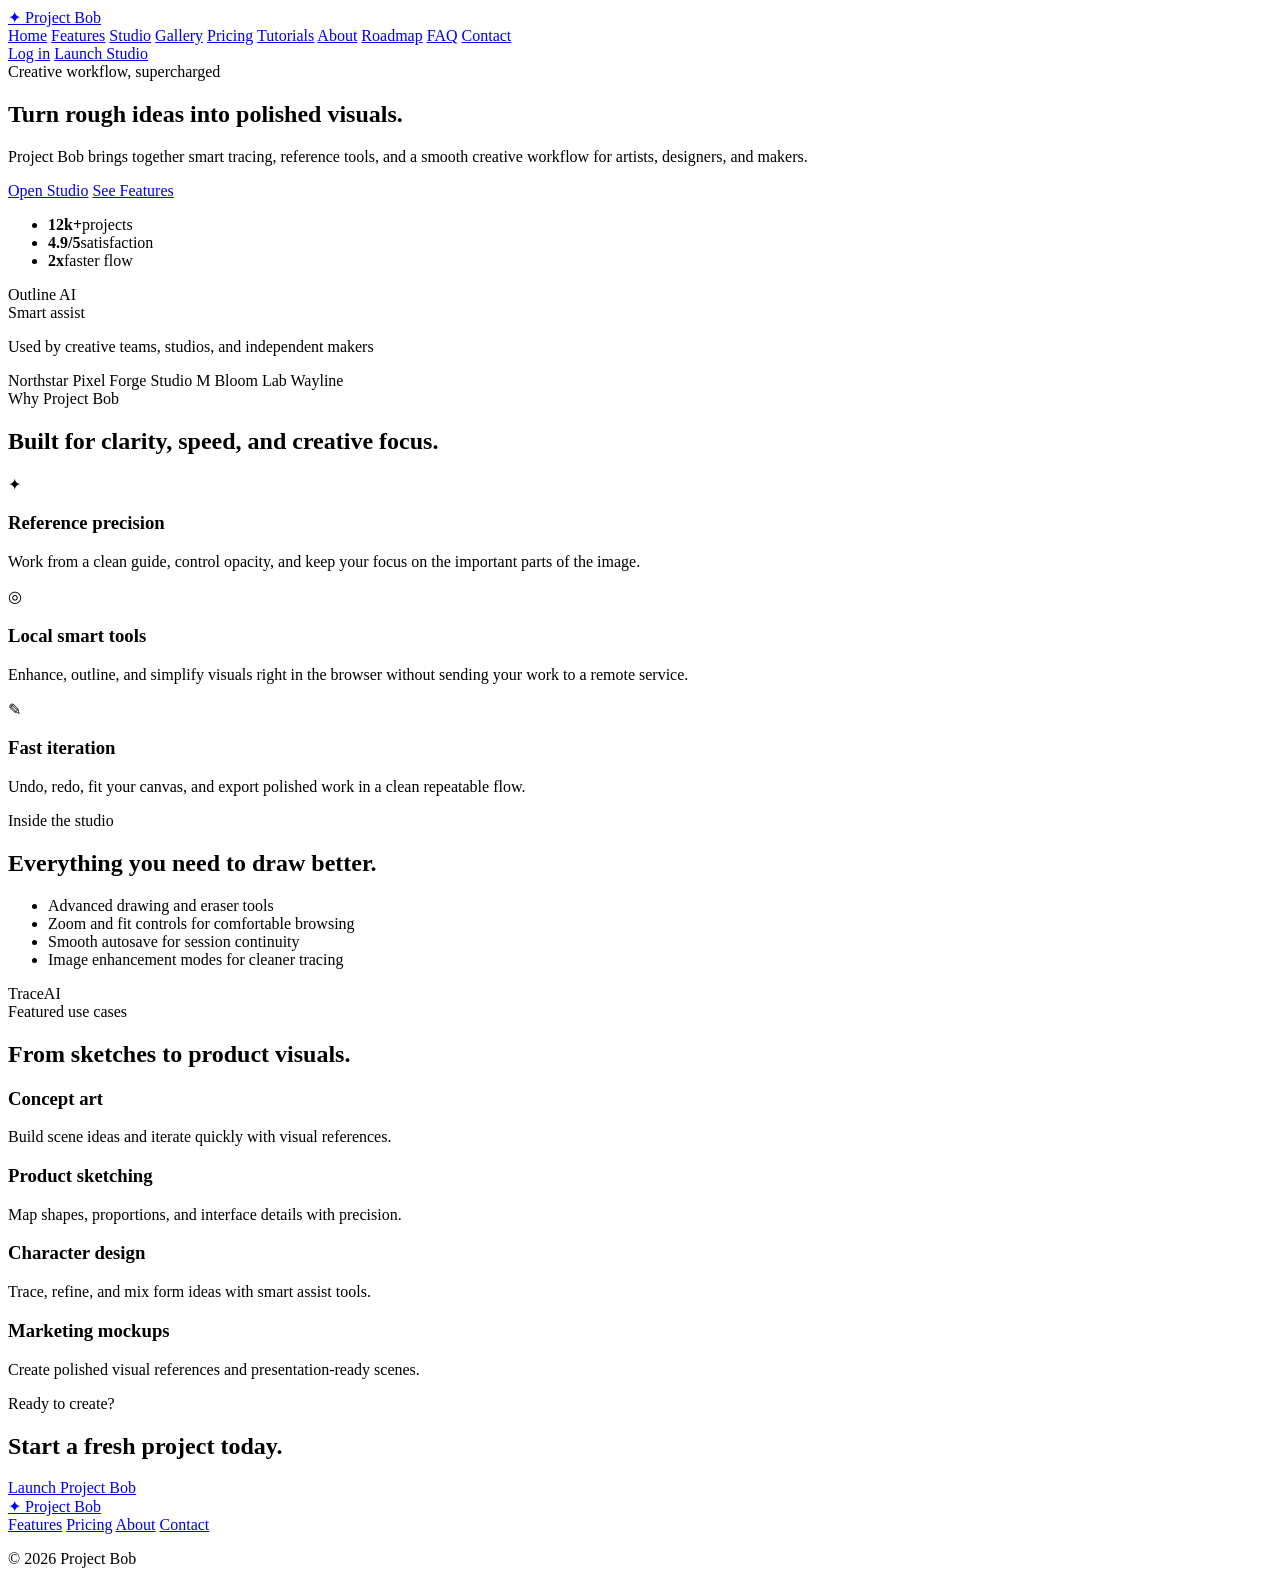
==== commit 145c39c6: "Rebuild the project as a polished multi-page creative studio website and replace the broken single-p" ====
--- a/index.html
+++ b/index.html
@@ -1,429 +1,353 @@
-<!doctype html>
+<!DOCTYPE html>
 <html lang="en">
-<head>
-  <meta charset="utf-8">
-  <meta name="viewport" content="width=device-width,initial-scale=1,viewport-fit=cover">
-  <meta name="theme-color" content="#101827">
-  <meta name="description" content="Project Bob is a private, browser-based tracing and drawing studio with smart local image tools.">
-  <title>Project Bob — Smart Tracing Studio</title>
-  <style>
-    :root{font-family:Inter,ui-sans-serif,system-ui,-apple-system,"Segoe UI",sans-serif;color:#172033;background:#eef2f8;--ink:#172033;--muted:#64748b;--primary:#5548e8;--line:#dce4f1;--panel:#fff;--shadow:0 12px 32px #1e293b14}*{box-sizing:border-box}html,body{height:100%;margin:0}body{overflow:hidden;background:radial-gradient(ellipse at 15% 0%,#e0e7ff 0,transparent 36%),linear-gradient(145deg,#f7f9ff,#edf2fa)}button,input,select{font:inherit}button{cursor:pointer}.app{height:100%;display:flex;flex-direction:column;gap:12px;padding:14px}.topbar,.toolbar,.workspace-shell{border:1px solid #dfe6f1;background:#ffffffc9;backdrop-filter:blur(14px);box-shadow:var(--shadow);border-radius:18px}.topbar{display:flex;align-items:center;justify-content:space-between;padding:12px 16px;gap:12px}.brand{display:flex;align-items:center;gap:11px}.brand-mark{width:42px;height:42px;display:grid;place-items:center;border-radius:14px;background:linear-gradient(135deg,#8b5cf6,#4f46e5);color:white;font-size:22px;box-shadow:0 6px 16px #5548e844}.brand-name{font-weight:850;font-size:1.28rem;letter-spacing:-.03em}.brand-tag{font-size:.77rem;color:var(--muted);margin-top:2px}.toolbar{display:flex;align-items:center;justify-content:space-between;gap:10px;padding:10px;flex-wrap:wrap}.group{display:flex;align-items:center;gap:8px;flex-wrap:wrap}.btn{border:1px solid #dbe2ef;background:#fff;color:var(--ink);border-radius:11px;padding:9px 12px;font-weight:700;transition:transform .15s,box-shadow .15s}.btn:hover:not(:disabled){transform:translateY(-1px);box-shadow:0 5px 12px #17203312}.btn:disabled{opacity:.45;cursor:not-allowed}.btn.primary{border-color:transparent;background:linear-gradient(135deg,#6255ed,#4538ca);color:#fff}.btn.ai{border-color:#d8d1ff;background:#f3f0ff;color:#4338ca}.btn.small{padding:7px 9px;font-size:.81rem}.control{display:flex;align-items:center;gap:7px;padding:7px 9px;border:1px solid #e1e7f0;border-radius:11px;background:#ffffffbd;color:#58657a;font-size:.8rem;font-weight:650}.control select,.control input[type=number]{border:1px solid #dce3ed;border-radius:8px;padding:5px 7px;background:white;color:var(--ink);max-width:95px}.control input[type=range]{width:82px;accent-color:var(--primary)}.workspace-shell{position:relative;flex:1;min-height:180px;overflow:hidden;background:#e8eef8}#workspace{position:absolute;inset:0;overflow:auto;touch-action:pan-x pan-y;background-color:#f1f5fb;background-image:linear-gradient(#cbd5e122 1px,transparent 1px),linear-gradient(90deg,#cbd5e122 1px,transparent 1px);background-size:22px 22px}.stage{position:relative;min-width:100%;min-height:100%;display:grid;place-items:center;padding:35px}.canvas-wrap{position:relative;flex:none;box-shadow:0 18px 44px #17203330;border:1px solid #ffffff;border-radius:4px;background:white}.layer{position:absolute;inset:0;display:block;width:100%;height:100%}#drawing{touch-action:none;cursor:crosshair}.side-panel{position:absolute;z-index:3;top:14px;right:14px;width:min(290px,calc(100% - 28px));max-height:calc(100% - 28px);overflow:auto;padding:13px;border:1px solid #dce3ee;border-radius:15px;background:#fffffff0;backdrop-filter:blur(12px);box-shadow:0 12px 28px #1720331a}.panel-head{font-size:.89rem;font-weight:800;display:flex;align-items:center;justify-content:space-between;margin-bottom:4px}.badge{font-size:.65rem;letter-spacing:.04em;text-transform:uppercase;background:#eeebff;color:#4f46e5;border-radius:999px;padding:4px 7px}.panel-copy{font-size:.75rem;color:var(--muted);line-height:1.45;margin:7px 0 11px}.mode-grid{display:grid;grid-template-columns:repeat(2,1fr);gap:7px}.mode-btn{border:1px solid #e0e5ef;background:#fff;border-radius:9px;padding:8px 6px;font-size:.78rem;font-weight:700;color:#4b5563}.mode-btn[aria-pressed=true]{background:#eeebff;border-color:#c8c0ff;color:#4338ca}.range-row{display:flex;align-items:center;justify-content:space-between;gap:8px;margin:11px 1px;font-size:.77rem;color:#596579}.range-row input{width:130px;accent-color:var(--primary)}.panel-actions{display:grid;grid-template-columns:1fr 1fr;gap:7px}.privacy-note{font-size:.7rem;line-height:1.4;color:#738096;margin-top:10px;padding:8px;background:#f4f7fb;border-radius:9px}.status{position:absolute;z-index:5;left:50%;bottom:16px;transform:translate(-50%,14px);opacity:0;pointer-events:none;color:white;background:#172033eF;padding:9px 14px;border-radius:999px;font-size:.8rem;transition:.18s}.status.show{opacity:1;transform:translate(-50%,0)}.empty-hint{position:absolute;left:50%;top:50%;transform:translate(-50%,-50%);text-align:center;color:#718096;pointer-events:none;width:min(360px,80%)}.empty-hint b{display:block;color:#344256;font-size:1rem;margin-bottom:5px}.footer{font-size:.72rem;color:#78859a;text-align:center}.sr-only{position:absolute;width:1px;height:1px;padding:0;margin:-1px;overflow:hidden;clip:rect(0,0,0,0);white-space:nowrap;border:0}@media(max-width:780px){.app{padding:8px;gap:8px}.brand-tag{display:none}.topbar{padding:9px 11px}.toolbar{justify-content:flex-start}.workspace-shell{min-height:150px}.side-panel{top:8px;right:8px;width:min(255px,calc(100% - 16px));padding:10px}.stage{padding:20px}.footer{display:none}}@media(max-width:480px){.control{padding:6px;gap:4px}.control input[type=range]{width:55px}.btn{padding:8px 9px;font-size:.8rem}.brand-name{font-size:1.1rem}}
-  </style>
-</head>
-<body>
-<main class="app">
-  <header class="topbar">
-    <div class="brand"><div class="brand-mark" aria-hidden="true">✏️</div><div><div class="brand-name">Project Bob</div><div class="brand-tag">Smart tools for your next sketch</div></div></div>
-    <div class="group"><button id="openFile" class="btn primary" type="button">＋ Add picture</button><input id="fileInput" type="file" accept="image/*" hidden><button id="export" class="btn" type="button">Export PNG</button></div>
-  </header>
-  <nav class="toolbar" aria-label="Drawing tools">
-    <div class="group"><label class="control">Tool <select id="tool"><option value="pencil">✏️ Pencil</option><option value="eraser">◻ Eraser</option></select></label><label class="control">Size <input id="brushSize" type="range" min="1" max="40" value="4"><output id="brushValue">4</output></label><label class="control">Color <input id="brushColor" type="color" value="#172033" aria-label="Brush color"></label></div>
-    <div class="group"><button id="undo" class="btn" type="button" disabled>↶ Undo</button><button id="redo" class="btn" type="button" disabled>↷ Redo</button><button id="clear" class="btn" type="button">Clear drawing</button></div>
-    <div class="group"><label class="control">Zoom <input id="zoom" type="range" min="25" max="300" value="100"><output id="zoomValue">100%</output></label><button id="fit" class="btn small" type="button">Fit</button></div>
-  </nav>
-  <section class="workspace-shell" aria-label="Drawing workspace">
-    <div id="workspace"><div id="stage" class="stage"><div id="emptyHint" class="empty-hint"><b>Your canvas is ready</b>Add a picture to get started, or draw freely with your mouse, pen, or touch.</div><div id="canvasWrap" class="canvas-wrap" hidden><canvas id="reference" class="layer" aria-hidden="true"></canvas><canvas id="drawing" class="layer" aria-label="Drawing canvas" tabindex="0"></canvas></div></div></div>
-    <aside class="side-panel" aria-label="Smart tracing tools">
-      <div class="panel-head">Smart Assist <span class="badge">On-device</span></div>
-      <p class="panel-copy">Quick image-analysis filters run in your browser. Your picture stays on this device; no AI service or upload is used.</p>
-      <div class="mode-grid" role="group" aria-label="Reference image mode"><button class="mode-btn" data-mode="original" aria-pressed="true">Original</button><button class="mode-btn" data-mode="enhance" aria-pressed="false">Enhance</button><button class="mode-btn" data-mode="outline" aria-pressed="false">Outline</button><button class="mode-btn" data-mode="mono" aria-pressed="false">Mono</button></div>
-      <label class="range-row" for="threshold">Outline sensitivity <input id="threshold" type="range" min="20" max="160" value="72"></label>
-      <div class="panel-actions"><button id="trace" class="btn ai small" type="button" disabled>Trace outline</button><button id="downloadOutline" class="btn small" type="button" disabled>Save outline</button></div>
-      <div id="analysis" class="privacy-note" aria-live="polite">Add an image to analyze its edges and create a trace guide.</div>
-    </aside>
-    <div id="status" class="status" role="status" aria-live="polite"></div>
-  </section>
-  <div class="footer">Autosaves in this browser · Smart filters are image-processing tools, not a cloud AI model</div>
-</main>
-<script>
-(() => {
-  'use strict';
-  const $ = (s) => document.querySelector(s);
-  const workspace = $('#workspace');
-  const stage = $('#stage');
-  const wrap = $('#canvasWrap');
-  const reference = $('#reference');
-  const drawing = $('#drawing');
-  const refCtx = reference.getContext('2d', { willReadFrequently: true });
-  const ctx = drawing.getContext('2d');
-  const MAX_HISTORY = 30;
-  let image = null;
-  let imageUrl = '';
-  let baseWidth = 1000;
-  let baseHeight = 700;
-  let strokes = [];
-  let redoStack = [];
-  let strokeStart = null;
-  let drawingNow = false;
-  let lastPoint = null;
-  let mode = 'original';
-  let renderedOutline = null;
-  let saveTimer = null;
-  let messageTimer = null;
-
-  function notify(message) {
-    const status = $('#status');
-    status.textContent = message;
-    status.classList.add('show');
-    clearTimeout(messageTimer);
-    messageTimer = setTimeout(() => status.classList.remove('show'), 2200);
-  }
-
-  function saveSession() {
-    clearTimeout(saveTimer);
-    saveTimer = setTimeout(() => {
-      try {
-        localStorage.setItem('project-bob-v2', JSON.stringify({
-          image: imageUrl,
-          width: baseWidth,
-          height: baseHeight,
-          drawing: drawing.toDataURL('image/png'),
-          mode,
-          threshold: $('#threshold').value,
-          zoom: $('#zoom').value
-        }));
-      } catch (error) {
-        $('#analysis').textContent = 'This drawing is too large for browser autosave. Export it to keep a copy.';
-      }
-    }, 250);
-  }
-
-  function setHistoryButtons() {
-    $('#undo').disabled = strokes.length === 0;
-    $('#redo').disabled = redoStack.length === 0;
-  }
-
-  function remember(canvas) {
-    if (!canvas) return;
-    strokes.push(canvas);
-    if (strokes.length > MAX_HISTORY) strokes.shift();
-    redoStack = [];
-    setHistoryButtons();
-  }
-
-  function snapshot() {
-    return ctx.getImageData(0, 0, drawing.width, drawing.height);
-  }
-
-  function redrawDrawing() {
-    ctx.clearRect(0, 0, drawing.width, drawing.height);
-    if (strokes.length) ctx.putImageData(strokes[strokes.length - 1], 0, 0);
-  }
-
-  function undo() {
-    if (!strokes.length) return;
-    redoStack.push(snapshot());
-    strokes.pop();
-    redrawDrawing();
-    setHistoryButtons();
-    saveSession();
-  }
-
-  function redo() {
-    if (!redoStack.length) return;
-    strokes.push(redoStack.pop());
-    if (strokes.length > MAX_HISTORY) strokes.shift();
-    redrawDrawing();
-    setHistoryButtons();
-    saveSession();
-  }
-
-  function setCanvasSize(width, height) {
-    baseWidth = Math.max(1, Math.round(width));
-    baseHeight = Math.max(1, Math.round(height));
-    reference.width = drawing.width = baseWidth;
-    reference.height = drawing.height = baseHeight;
-    ctx.lineCap = 'round';
-    ctx.lineJoin = 'round';
-    wrap.hidden = false;
-    strokes = [];
-    redoStack = [];
-    setHistoryButtons();
-    updateZoom();
-  }
-
-  function updateZoom() {
-    const scale = Number($('#zoom').value) / 100;
-    wrap.style.width = `${Math.round(baseWidth * scale)}px`;
-    wrap.style.height = `${Math.round(baseHeight * scale)}px`;
-    $('#zoomValue').value = `${Math.round(scale * 100)}%`;
-  }
-
-  function fit() {
-    if (!image) return;
-    const availableWidth = Math.max(120, workspace.clientWidth - 40);
-    const availableHeight = Math.max(120, workspace.clientHeight - 40);
-    const percent = Math.max(25, Math.min(300, Math.floor(Math.min(availableWidth / baseWidth, availableHeight / baseHeight) * 100)));
-    $('#zoom').value = String(percent);
-    updateZoom();
-    workspace.scrollTo({ left: 0, top: 0 });
-  }
-
-  function loadImage(url, restoreDrawing = null) {
-    const img = new Image();
-    img.onload = () => {
-      image = img;
-      imageUrl = url;
-      const scale = Math.min(1, 1800 / img.width, 1400 / img.height);
-      setCanvasSize(img.width * scale, img.height * scale);
-      refCtx.clearRect(0, 0, baseWidth, baseHeight);
-      refCtx.drawImage(img, 0, 0, baseWidth, baseHeight);
-      $('#emptyHint').hidden = true;
-      $('#trace').disabled = false;
-      $('#downloadOutline').disabled = false;
-      $('#analysis').textContent = 'Image loaded. Choose a filter, then trace the detected edges onto your drawing.';
-      if (restoreDrawing) {
-        const saved = new Image();
-        saved.onload = () => {
-          ctx.clearRect(0, 0, baseWidth, baseHeight);
-          ctx.drawImage(saved, 0, 0, baseWidth, baseHeight);
-          remember(snapshot());
-          strokes = [];
-          setHistoryButtons();
-          renderReference();
-        };
-        saved.src = restoreDrawing;
-      }
-      renderReference();
-      fit();
-      saveSession();
-    };
-    img.onerror = () => notify('Could not open that image. Try another image file.');
-    img.src = url;
-  }
-
-  function makeOutline(source) {
-    const width = baseWidth;
-    const height = baseHeight;
-    const input = source.getImageData(0, 0, width, height);
-    const pixels = input.data;
-    const gray = new Float32Array(width * height);
-    for (let i = 0, p = 0; i < pixels.length; i += 4, p++) {
-      gray[p] = pixels[i] * 0.299 + pixels[i + 1] * 0.587 + pixels[i + 2] * 0.114;
-    }
-    const threshold = Number($('#threshold').value);
-    const output = refCtx.createImageData(width, height);
-    let detected = 0;
-    for (let y = 1; y < height - 1; y++) {
-      for (let x = 1; x < width - 1; x++) {
-        const p = y * width + x;
-        const gx = -gray[p - width - 1] + gray[p - width + 1] - 2 * gray[p - 1] + 2 * gray[p + 1] - gray[p + width - 1] + gray[p + width + 1];
-        const gy = -gray[p - width - 1] - 2 * gray[p - width] - gray[p - width + 1] + gray[p + width - 1] + 2 * gray[p + width] + gray[p + width + 1];
-        const edge = Math.hypot(gx, gy) >= threshold;
-        const i = p * 4;
-        if (edge) {
-          output.data[i] = 24; output.data[i + 1] = 31; output.data[i + 2] = 48; output.data[i + 3] = 255;
-          detected++;
-        } else {
-          output.data[i] = 255; output.data[i + 1] = 255; output.data[i + 2] = 255; output.data[i + 3] = 0;
-        }
-      }
-    }
-    const result = document.createElement('canvas');
-    result.width = width;
-    result.height = height;
-    result.getContext('2d').putImageData(output, 0, 0);
-    $('#analysis').textContent = `${detected.toLocaleString()} edge pixels found. Adjust sensitivity if the guide is too busy or too faint.`;
-    return result;
-  }
-
-  function renderReferenceBase() {
-    if (!image) return null;
-    const canvas = document.createElement('canvas');
-    canvas.width = baseWidth;
-    canvas.height = baseHeight;
-    const c = canvas.getContext('2d', { willReadFrequently: true });
-    c.drawImage(image, 0, 0, baseWidth, baseHeight);
-    if (mode === 'enhance' || mode === 'mono') {
-      const pixels = c.getImageData(0, 0, baseWidth, baseHeight);
-      const data = pixels.data;
-      for (let i = 0; i < data.length; i += 4) {
-        const gray = data[i] * .299 + data[i + 1] * .587 + data[i + 2] * .114;
-        if (mode === 'mono') {
-          const value = gray > 150 ? 255 : 35;
-          data[i] = data[i + 1] = data[i + 2] = value;
-        } else {
-          for (let channel = 0; channel < 3; channel++) data[i + channel] = Math.max(0, Math.min(255, (data[i + channel] - 128) * 1.25 + 128));
-        }
-      }
-      c.putImageData(pixels, 0, 0);
-    }
-    return canvas;
-  }
-
-  function renderReference() {
-    if (!image) return;
-    const base = renderReferenceBase();
-    refCtx.clearRect(0, 0, baseWidth, baseHeight);
-    refCtx.drawImage(base, 0, 0);
-    if (mode === 'outline') {
-      renderedOutline = makeOutline(base.getContext('2d', { willReadFrequently: true }));
-      refCtx.clearRect(0, 0, baseWidth, baseHeight);
-      refCtx.fillStyle = '#fff';
-      refCtx.fillRect(0, 0, baseWidth, baseHeight);
-      refCtx.drawImage(renderedOutline, 0, 0);
-    } else {
-      renderedOutline = makeOutline(base.getContext('2d', { willReadFrequently: true }));
-    }
-  }
-
-  function pointerPoint(event) {
-    const rect = drawing.getBoundingClientRect();
-    return { x: (event.clientX - rect.left) * drawing.width / rect.width, y: (event.clientY - rect.top) * drawing.height / rect.height };
-  }
-
-  function onPointerDown(event) {
-    if (event.button !== undefined && event.button !== 0) return;
-    event.preventDefault();
-    drawing.setPointerCapture(event.pointerId);
-    strokeStart = snapshot();
-    drawingNow = true;
-    lastPoint = pointerPoint(event);
-    ctx.beginPath();
-    ctx.moveTo(lastPoint.x, lastPoint.y);
-    ctx.lineTo(lastPoint.x + .01, lastPoint.y + .01);
-    ctx.lineWidth = Number($('#brushSize').value) * (baseWidth / drawing.getBoundingClientRect().width);
-    ctx.strokeStyle = $('#brushColor').value;
-    ctx.globalCompositeOperation = $('#tool').value === 'eraser' ? 'destination-out' : 'source-over';
-    ctx.stroke();
-  }
-
-  function onPointerMove(event) {
-    if (!drawingNow) return;
-    const point = pointerPoint(event);
-    ctx.lineWidth = Number($('#brushSize').value) * (baseWidth / drawing.getBoundingClientRect().width);
-    ctx.strokeStyle = $('#brushColor').value;
-    ctx.globalCompositeOperation = $('#tool').value === 'eraser' ? 'destination-out' : 'source-over';
-    ctx.beginPath();
-    ctx.moveTo(lastPoint.x, lastPoint.y);
-    ctx.lineTo(point.x, point.y);
-    ctx.stroke();
-    lastPoint = point;
-  }
-
-  function onPointerUp(event) {
-    if (!drawingNow) return;
-    drawingNow = false;
-    ctx.globalCompositeOperation = 'source-over';
-    if (strokeStart) remember(strokeStart);
-    strokeStart = null;
-    saveSession();
-    if (drawing.hasPointerCapture(event.pointerId)) drawing.releasePointerCapture(event.pointerId);
-  }
-
-  function addOutlineToDrawing() {
-    if (!image) return;
-    const before = snapshot();
-    const outline = makeOutline(renderReferenceBase().getContext('2d', { willReadFrequently: true }));
-    ctx.drawImage(outline, 0, 0);
-    remember(before);
-    saveSession();
-    notify('Outline added to your drawing — use Undo to remove it.');
-  }
-
-  function downloadOutline() {
-    if (!image) return;
-    const outline = makeOutline(renderReferenceBase().getContext('2d', { willReadFrequently: true }));
-    const link = document.createElement('a');
-    link.download = 'project-bob-outline.png';
-    link.href = outline.toDataURL('image/png');
-    link.click();
-    notify('Transparent outline saved.');
-  }
-
-  function exportPNG() {
-    if (!image) {
-      const link = document.createElement('a');
-      link.download = 'project-bob-drawing.png';
-      link.href = drawing.toDataURL('image/png');
-      link.click();
-      return;
-    }
-    const output = document.createElement('canvas');
-    output.width = baseWidth;
-    output.height = baseHeight;
-    const out = output.getContext('2d');
-    out.drawImage(drawing, 0, 0);
-    const link = document.createElement('a');
-    link.download = 'project-bob-drawing.png';
-    link.href = output.toDataURL('image/png');
-    link.click();
-    notify('Drawing exported as a transparent PNG.');
-  }
-
-  function resetDrawing() {
-    remember(snapshot());
-    ctx.clearRect(0, 0, baseWidth, baseHeight);
-    saveSession();
-    notify('Drawing cleared.');
-  }
-
-  function restore() {
-    try {
-      const saved = JSON.parse(localStorage.getItem('project-bob-v2') || 'null');
-      if (!saved) return;
-      $('#threshold').value = saved.threshold || '72';
-      $('#zoom').value = saved.zoom || '100';
-      mode = saved.mode || 'original';
-      document.querySelectorAll('.mode-btn').forEach(button => button.setAttribute('aria-pressed', String(button.dataset.mode === mode)));
-      if (saved.image) loadImage(saved.image, saved.drawing || null);
-      else if (saved.drawing) {
-        const img = new Image();
-        img.onload = () => {
-          setCanvasSize(img.width, img.height);
-          ctx.drawImage(img, 0, 0);
-          $('#emptyHint').hidden = true;
-          fit();
-        };
-        img.src = saved.drawing;
-      }
-    } catch (error) {
-      console.warn('Could not restore Project Bob session', error);
-      notify('Could not restore the last session.');
-    }
-  }
-
-  $('#openFile').addEventListener('click', () => $('#fileInput').click());
-  $('#fileInput').addEventListener('change', event => {
-    const file = event.target.files && event.target.files[0];
-    if (!file || !file.type.startsWith('image/')) return;
-    const reader = new FileReader();
-    reader.onload = () => loadImage(reader.result);
-    reader.readAsDataURL(file);
-    event.target.value = '';
-  });
-  document.querySelectorAll('.mode-btn').forEach(button => button.addEventListener('click', () => {
-    mode = button.dataset.mode;
-    document.querySelectorAll('.mode-btn').forEach(item => item.setAttribute('aria-pressed', String(item === button)));
-    renderReference();
-    saveSession();
-  }));
-  $('#threshold').addEventListener('input', () => { if (image) renderReference(); });
-  $('#trace').addEventListener('click', addOutlineToDrawing);
-  $('#downloadOutline').addEventListener('click', downloadOutline);
-  $('#export').addEventListener('click', exportPNG);
-  $('#undo').addEventListener('click', undo);
-  $('#redo').addEventListener('click', redo);
-  $('#clear').addEventListener('click', resetDrawing);
-  $('#fit').addEventListener('click', fit);
-  $('#zoom').addEventListener('input', updateZoom);
-  $('#brushSize').addEventListener('input', event => { $('#brushValue').value = event.target.value; });
-  drawing.addEventListener('pointerdown', onPointerDown);
-  drawing.addEventListener('pointermove', onPointerMove);
-  drawing.addEventListener('pointerup', onPointerUp);
-  drawing.addEventListener('pointercancel', onPointerUp);
-  window.addEventListener('resize', () => { if (image) fit(); });
-  workspace.addEventListener('dragover', event => event.preventDefault());
-  workspace.addEventListener('drop', event => {
-    event.preventDefault();
-    const file = [...(event.dataTransfer?.files || [])].find(item => item.type.startsWith('image/'));
-    if (!file) return;
-    const reader = new FileReader();
-    reader.onload = () => loadImage(reader.result);
-    reader.readAsDataURL(file);
-  });
-  restore();
-})();
-</script>
-</body>
+  <head>
+    <meta charset="UTF-8" />
+    <meta name="viewport" content="width=device-width, initial-scale=1.0" />
+    <title>Project Bob | Smart Creative Studio</title>
+    <meta name="description" content="Project Bob is a creative workspace for artists, illustrators, and teams to trace, design, and ship better ideas faster." />
+    <link rel="preconnect" href="https://fonts.googleapis.com" />
+    <link rel="preconnect" href="https://fonts.gstatic.com" crossorigin />
+    <link href="https://fonts.googleapis.com/css2?family=Inter:wght@400;500;600;700;800;900&display=swap" rel="stylesheet" />
+    <link rel="stylesheet" href="styles.css" />
+  </head>
+  <body>
+    <div class="page-shell">
+      <header class="site-header">
+        <div class="container nav-wrap">
+          <a class="brand" href="index.html">
+            <span class="brand-mark">✦</span>
+            <span>Project Bob</span>
+          </a>
+          <nav class="main-nav" aria-label="Main navigation">
+            <a href="index.html" class="active">Home</a>
+            <a href="features.html">Features</a>
+            <a href="studio.html">Studio</a>
+            <a href="gallery.html">Gallery</a>
+            <a href="pricing.html">Pricing</a>
+            <a href="tutorials.html">Tutorials</a>
+            <a href="about.html">About</a>
+            <a href="roadmap.html">Roadmap</a>
+            <a href="faq.html">FAQ</a>
+            <a href="contact.html">Contact</a>
+          </nav>
+          <div class="nav-actions">
+            <a href="login.html" class="link-btn">Log in</a>
+            <a href="studio.html" class="primary-btn">Launch Studio</a>
+          </div>
+        </div>
+      </header>
+
+      <main>
+        <section class="hero">
+          <div class="container hero-grid">
+            <div class="hero-copy">
+              <span class="eyebrow">Creative workflow, supercharged</span>
+              <h1>Turn rough ideas into polished visuals.</h1>
+              <p>
+                Project Bob brings together smart tracing, reference tools, and a smooth creative workflow for artists, designers, and makers.
+              </p>
+              <div class="cta-row">
+                <a href="studio.html" class="primary-btn">Open Studio</a>
+                <a href="features.html" class="secondary-btn">See Features</a>
+              </div>
+              <ul class="mini-stats">
+                <li><strong>12k+</strong><span>projects</span></li>
+                <li><strong>4.9/5</strong><span>satisfaction</span></li>
+                <li><strong>2x</strong><span>faster flow</span></li>
+              </ul>
+            </div>
+            <div class="hero-visual">
+              <div class="visual-card large">
+                <div class="window-bar">
+                  <span></span><span></span><span></span>
+                </div>
+                <div class="canvas-preview">
+                  <div class="preview-image"></div>
+                  <div class="floating-panel panel-one">
+                    <span class="dot green"></span>
+                    Outline AI
+                  </div>
+                  <div class="floating-panel panel-two">
+                    <span class="dot purple"></span>
+                    Smart assist
+                  </div>
+                </div>
+              </div>
+            </div>
+          </div>
+        </section>
+
+        <section class="logos section-sm">
+          <div class="container">
+            <p>Used by creative teams, studios, and independent makers</p>
+            <div class="logo-row">
+              <span>Northstar</span>
+              <span>Pixel Forge</span>
+              <span>Studio M</span>
+              <span>Bloom Lab</span>
+              <span>Wayline</span>
+            </div>
+          </div>
+        </section>
+
+        <section class="section">
+          <div class="container">
+            <div class="section-heading">
+              <span class="eyebrow">Why Project Bob</span>
+              <h2>Built for clarity, speed, and creative focus.</h2>
+            </div>
+            <div class="card-grid three-up">
+              <article class="info-card">
+                <div class="icon-wrap purple">✦</div>
+                <h3>Reference precision</h3>
+                <p>Work from a clean guide, control opacity, and keep your focus on the important parts of the image.</p>
+              </article>
+              <article class="info-card">
+                <div class="icon-wrap blue">◎</div>
+                <h3>Local smart tools</h3>
+                <p>Enhance, outline, and simplify visuals right in the browser without sending your work to a remote service.</p>
+              </article>
+              <article class="info-card">
+                <div class="icon-wrap green">✎</div>
+                <h3>Fast iteration</h3>
+                <p>Undo, redo, fit your canvas, and export polished work in a clean repeatable flow.</p>
+              </article>
+            </div>
+          </div>
+        </section>
+
+        <section class="section alt-bg">
+          <div class="container split-layout">
+            <div>
+              <span class="eyebrow">Inside the studio</span>
+              <h2>Everything you need to draw better.</h2>
+              <ul class="check-list">
+                <li>Advanced drawing and eraser tools</li>
+                <li>Zoom and fit controls for comfortable browsing</li>
+                <li>Smooth autosave for session continuity</li>
+                <li>Image enhancement modes for cleaner tracing</li>
+              </ul>
+            </div>
+            <div class="mini-showcase">
+              <div class="showcase-card">
+                <div class="tag-row"><span>Trace</span><span>AI</span></div>
+                <div class="mini-canvas"></div>
+              </div>
+            </div>
+          </div>
+        </section>
+
+        <section class="section">
+          <div class="container">
+            <div class="section-heading center">
+              <span class="eyebrow">Featured use cases</span>
+              <h2>From sketches to product visuals.</h2>
+            </div>
+            <div class="card-grid four-up">
+              <article class="use-card">
+                <h3>Concept art</h3>
+                <p>Build scene ideas and iterate quickly with visual references.</p>
+              </article>
+              <article class="use-card">
+                <h3>Product sketching</h3>
+                <p>Map shapes, proportions, and interface details with precision.</p>
+              </article>
+              <article class="use-card">
+                <h3>Character design</h3>
+                <p>Trace, refine, and mix form ideas with smart assist tools.</p>
+              </article>
+              <article class="use-card">
+                <h3>Marketing mockups</h3>
+                <p>Create polished visual references and presentation-ready scenes.</p>
+              </article>
+            </div>
+          </div>
+        </section>
+
+        <section class="section cta-band">
+          <div class="container cta-box">
+            <div>
+              <span class="eyebrow">Ready to create?</span>
+              <h2>Start a fresh project today.</h2>
+            </div>
+            <a href="studio.html" class="primary-btn">Launch Project Bob</a>
+          </div>
+        </section>
+      </main>
+
+      <footer class="site-footer">
+        <div class="container footer-wrap">
+          <div>
+            <a class="brand" href="index.html">
+              <span class="brand-mark">✦</span>
+              <span>Project Bob</span>
+            </a>
+          </div>
+          <div class="footer-links">
+            <a href="features.html">Features</a>
+            <a href="pricing.html">Pricing</a>
+            <a href="about.html">About</a>
+            <a href="contact.html">Contact</a>
+          </div>
+          <p>© 2026 Project Bob</p>
+        </div>
+      </footer>
+    </div>
+    <script src="script.js"></script>
+  </body>
 </html>
+
+
+
+
+
+
+
+
+
+
+
+
+
+
+
+
+
+
+
+
+
+
+
+
+
+
+
+
+
+
+
+
+
+
+
+
+
+
+
+
+
+
+
+
+
+
+
+
+
+
+
+
+
+
+
+
+
+
+
+
+
+
+
+
+
+
+
+
+
+
+
+
+
+
+
+
+
+
+
+
+
+
+
+
+
+
+
+
+
+
+
+
+
+
+
+
+
+
+
+
+
+
+
+
+
+
+
+
+
+
+
+
+
+
+
+
+
+
+
+
+
+
+
+
+
+
+
+
+
+
+
+
+
+
+
+
+
+
+
+
+
+
+
+
+
+
+
+
+
+
+
+
+
+
+
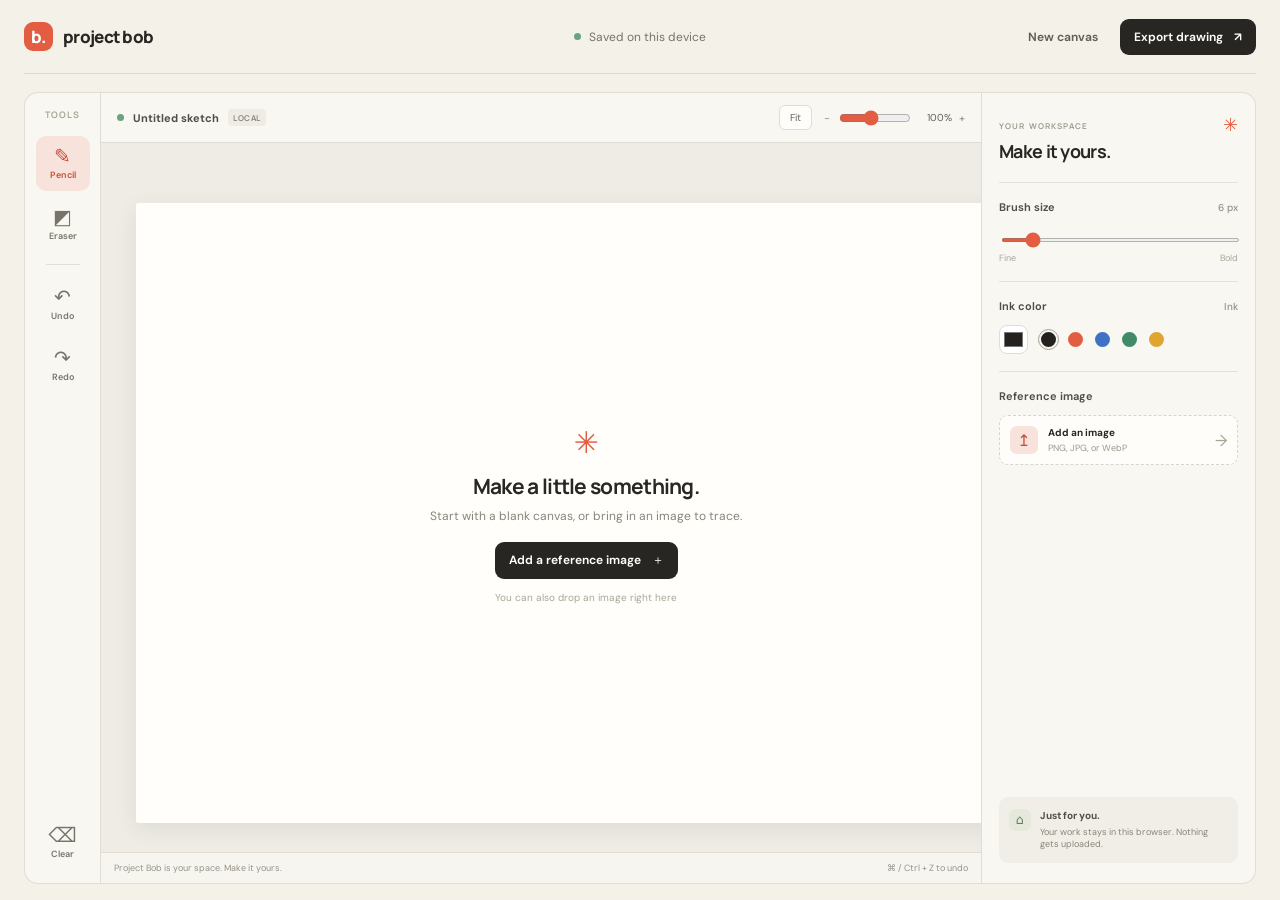
==== commit e9f7080e: "Redo Project Bob as a simple, warm, fully working drawing studio instead of a generic multi-page mar" ====
--- a/index.html
+++ b/index.html
@@ -1,353 +1,92 @@
-<!DOCTYPE html>
+<!doctype html>
 <html lang="en">
-  <head>
-    <meta charset="UTF-8" />
-    <meta name="viewport" content="width=device-width, initial-scale=1.0" />
-    <title>Project Bob | Smart Creative Studio</title>
-    <meta name="description" content="Project Bob is a creative workspace for artists, illustrators, and teams to trace, design, and ship better ideas faster." />
-    <link rel="preconnect" href="https://fonts.googleapis.com" />
-    <link rel="preconnect" href="https://fonts.gstatic.com" crossorigin />
-    <link href="https://fonts.googleapis.com/css2?family=Inter:wght@400;500;600;700;800;900&display=swap" rel="stylesheet" />
-    <link rel="stylesheet" href="styles.css" />
-  </head>
-  <body>
-    <div class="page-shell">
-      <header class="site-header">
-        <div class="container nav-wrap">
-          <a class="brand" href="index.html">
-            <span class="brand-mark">✦</span>
-            <span>Project Bob</span>
-          </a>
-          <nav class="main-nav" aria-label="Main navigation">
-            <a href="index.html" class="active">Home</a>
-            <a href="features.html">Features</a>
-            <a href="studio.html">Studio</a>
-            <a href="gallery.html">Gallery</a>
-            <a href="pricing.html">Pricing</a>
-            <a href="tutorials.html">Tutorials</a>
-            <a href="about.html">About</a>
-            <a href="roadmap.html">Roadmap</a>
-            <a href="faq.html">FAQ</a>
-            <a href="contact.html">Contact</a>
-          </nav>
-          <div class="nav-actions">
-            <a href="login.html" class="link-btn">Log in</a>
-            <a href="studio.html" class="primary-btn">Launch Studio</a>
+<head>
+  <meta charset="utf-8">
+  <meta name="viewport" content="width=device-width, initial-scale=1">
+  <meta name="theme-color" content="#f4f1e9">
+  <meta name="description" content="Project Bob is a simple, private drawing and tracing workspace that runs in your browser.">
+  <title>Project Bob — Draw something</title>
+  <link rel="stylesheet" href="styles.css">
+</head>
+<body>
+  <main class="app">
+    <header class="topbar">
+      <a class="brand" href="index.html" aria-label="Project Bob home"><span class="brand-icon">b.</span><span>project bob</span></a>
+      <div class="top-note"><span class="save-dot" aria-hidden="true"></span><span id="saveStatus">Saved on this device</span></div>
+      <div class="top-actions">
+        <button class="button quiet" id="newButton" type="button">New canvas</button>
+        <button class="button dark" id="exportButton" type="button">Export drawing <span aria-hidden="true">↗</span></button>
+      </div>
+    </header>
+
+    <section class="editor" aria-label="Drawing editor">
+      <aside class="toolrail" aria-label="Drawing tools">
+        <div class="rail-label">TOOLS</div>
+        <button class="tool-button selected" data-tool="pencil" aria-label="Pencil tool" title="Pencil (B)"><span>✎</span><small>Pencil</small></button>
+        <button class="tool-button" data-tool="eraser" aria-label="Eraser tool" title="Eraser (E)"><span>◩</span><small>Eraser</small></button>
+        <div class="rail-divider"></div>
+        <button class="tool-button" id="undoButton" aria-label="Undo" title="Undo (Ctrl+Z)" disabled><span>↶</span><small>Undo</small></button>
+        <button class="tool-button" id="redoButton" aria-label="Redo" title="Redo (Ctrl+Shift+Z)" disabled><span>↷</span><small>Redo</small></button>
+        <div class="rail-spacer"></div>
+        <button class="tool-button danger-tool" id="clearButton" aria-label="Clear drawing" title="Clear drawing"><span>⌫</span><small>Clear</small></button>
+      </aside>
+
+      <div class="work-area">
+        <div class="canvas-toolbar">
+          <div class="canvas-title"><span class="live-indicator"></span><strong>Untitled sketch</strong><span class="tiny-tag">LOCAL</span></div>
+          <div class="canvas-actions">
+            <button class="icon-button" id="fitButton" type="button" title="Fit canvas">Fit</button>
+            <label class="zoom-control" for="zoomRange"><span>−</span><input id="zoomRange" type="range" min="25" max="200" value="100" aria-label="Canvas zoom"><output id="zoomValue">100%</output><span>+</span></label>
           </div>
         </div>
-      </header>
 
-      <main>
-        <section class="hero">
-          <div class="container hero-grid">
-            <div class="hero-copy">
-              <span class="eyebrow">Creative workflow, supercharged</span>
-              <h1>Turn rough ideas into polished visuals.</h1>
-              <p>
-                Project Bob brings together smart tracing, reference tools, and a smooth creative workflow for artists, designers, and makers.
-              </p>
-              <div class="cta-row">
-                <a href="studio.html" class="primary-btn">Open Studio</a>
-                <a href="features.html" class="secondary-btn">See Features</a>
-              </div>
-              <ul class="mini-stats">
-                <li><strong>12k+</strong><span>projects</span></li>
-                <li><strong>4.9/5</strong><span>satisfaction</span></li>
-                <li><strong>2x</strong><span>faster flow</span></li>
-              </ul>
-            </div>
-            <div class="hero-visual">
-              <div class="visual-card large">
-                <div class="window-bar">
-                  <span></span><span></span><span></span>
-                </div>
-                <div class="canvas-preview">
-                  <div class="preview-image"></div>
-                  <div class="floating-panel panel-one">
-                    <span class="dot green"></span>
-                    Outline AI
-                  </div>
-                  <div class="floating-panel panel-two">
-                    <span class="dot purple"></span>
-                    Smart assist
-                  </div>
-                </div>
+        <div class="canvas-scroll" id="canvasScroll">
+          <div class="canvas-stage" id="canvasStage">
+            <div class="artboard" id="artboard">
+              <canvas id="referenceCanvas" aria-hidden="true"></canvas>
+              <canvas id="drawingCanvas" aria-label="Drawing canvas" tabindex="0"></canvas>
+              <div id="emptyState" class="empty-state">
+                <div class="empty-icon">✳</div>
+                <h1>Make a little something.</h1>
+                <p>Start with a blank canvas, or bring in an image to trace.</p>
+                <button class="button dark" id="addImageButton" type="button">Add a reference image <span>＋</span></button>
+                <span class="drop-hint">You can also drop an image right here</span>
               </div>
             </div>
           </div>
-        </section>
+          <div class="canvas-caption"><span>Project Bob is your space. Make it yours.</span><span>⌘ / Ctrl + Z to undo</span></div>
+        </div>
+      </div>
 
-        <section class="logos section-sm">
-          <div class="container">
-            <p>Used by creative teams, studios, and independent makers</p>
-            <div class="logo-row">
-              <span>Northstar</span>
-              <span>Pixel Forge</span>
-              <span>Studio M</span>
-              <span>Bloom Lab</span>
-              <span>Wayline</span>
-            </div>
+      <aside class="inspector" aria-label="Canvas settings">
+        <div class="inspector-heading"><div><span class="eyebrow">YOUR WORKSPACE</span><h2>Make it yours.</h2></div><span class="sparkle">✳</span></div>
+        <div class="setting-block">
+          <div class="setting-title"><label for="brushSize">Brush size</label><output id="brushSizeValue">6 px</output></div>
+          <input class="full-range" id="brushSize" type="range" min="1" max="48" value="6">
+          <div class="range-ends"><span>Fine</span><span>Bold</span></div>
+        </div>
+        <div class="setting-block">
+          <div class="setting-title"><label for="brushColor">Ink color</label><span id="colorName">Ink</span></div>
+          <div class="color-row"><input id="brushColor" type="color" value="#24211f" aria-label="Choose brush color"><div class="swatches" aria-label="Quick colors"><button class="swatch active" data-color="#24211f" style="--swatch:#24211f" aria-label="Ink black"></button><button class="swatch" data-color="#e35d42" style="--swatch:#e35d42" aria-label="Tomato red"></button><button class="swatch" data-color="#3f72c5" style="--swatch:#3f72c5" aria-label="Blue"></button><button class="swatch" data-color="#418a68" style="--swatch:#418a68" aria-label="Green"></button><button class="swatch" data-color="#e0a52e" style="--swatch:#e0a52e" aria-label="Yellow"></button></div></div>
+        </div>
+        <div class="setting-block reference-block">
+          <div class="setting-title"><label>Reference image</label><button class="text-button" id="removeImageButton" type="button" hidden>Remove</button></div>
+          <button class="upload-card" id="uploadCard" type="button"><span class="upload-icon">↥</span><span><strong id="imageAction">Add an image</strong><small>PNG, JPG, or WebP</small></span><span class="upload-arrow">→</span></button>
+          <input id="imageInput" type="file" accept="image/*" hidden>
+          <div id="referenceControls" hidden>
+            <div class="setting-title compact-title"><label for="imageOpacity">Image opacity</label><output id="opacityValue">45%</output></div>
+            <input id="imageOpacity" class="full-range" type="range" min="0" max="100" value="45">
+            <label class="select-label" for="imageMode">Reference look</label>
+            <select id="imageMode" class="select-control"><option value="original">Original</option><option value="enhance">Clearer contrast</option><option value="mono">Black &amp; white</option><option value="outline">Edge outline</option></select>
+            <div id="modeNote" class="helper-note">A quiet guide layer under your drawing.</div>
           </div>
-        </section>
-
-        <section class="section">
-          <div class="container">
-            <div class="section-heading">
-              <span class="eyebrow">Why Project Bob</span>
-              <h2>Built for clarity, speed, and creative focus.</h2>
-            </div>
-            <div class="card-grid three-up">
-              <article class="info-card">
-                <div class="icon-wrap purple">✦</div>
-                <h3>Reference precision</h3>
-                <p>Work from a clean guide, control opacity, and keep your focus on the important parts of the image.</p>
-              </article>
-              <article class="info-card">
-                <div class="icon-wrap blue">◎</div>
-                <h3>Local smart tools</h3>
-                <p>Enhance, outline, and simplify visuals right in the browser without sending your work to a remote service.</p>
-              </article>
-              <article class="info-card">
-                <div class="icon-wrap green">✎</div>
-                <h3>Fast iteration</h3>
-                <p>Undo, redo, fit your canvas, and export polished work in a clean repeatable flow.</p>
-              </article>
-            </div>
-          </div>
-        </section>
-
-        <section class="section alt-bg">
-          <div class="container split-layout">
-            <div>
-              <span class="eyebrow">Inside the studio</span>
-              <h2>Everything you need to draw better.</h2>
-              <ul class="check-list">
-                <li>Advanced drawing and eraser tools</li>
-                <li>Zoom and fit controls for comfortable browsing</li>
-                <li>Smooth autosave for session continuity</li>
-                <li>Image enhancement modes for cleaner tracing</li>
-              </ul>
-            </div>
-            <div class="mini-showcase">
-              <div class="showcase-card">
-                <div class="tag-row"><span>Trace</span><span>AI</span></div>
-                <div class="mini-canvas"></div>
-              </div>
-            </div>
-          </div>
-        </section>
-
-        <section class="section">
-          <div class="container">
-            <div class="section-heading center">
-              <span class="eyebrow">Featured use cases</span>
-              <h2>From sketches to product visuals.</h2>
-            </div>
-            <div class="card-grid four-up">
-              <article class="use-card">
-                <h3>Concept art</h3>
-                <p>Build scene ideas and iterate quickly with visual references.</p>
-              </article>
-              <article class="use-card">
-                <h3>Product sketching</h3>
-                <p>Map shapes, proportions, and interface details with precision.</p>
-              </article>
-              <article class="use-card">
-                <h3>Character design</h3>
-                <p>Trace, refine, and mix form ideas with smart assist tools.</p>
-              </article>
-              <article class="use-card">
-                <h3>Marketing mockups</h3>
-                <p>Create polished visual references and presentation-ready scenes.</p>
-              </article>
-            </div>
-          </div>
-        </section>
-
-        <section class="section cta-band">
-          <div class="container cta-box">
-            <div>
-              <span class="eyebrow">Ready to create?</span>
-              <h2>Start a fresh project today.</h2>
-            </div>
-            <a href="studio.html" class="primary-btn">Launch Project Bob</a>
-          </div>
-        </section>
-      </main>
-
-      <footer class="site-footer">
-        <div class="container footer-wrap">
-          <div>
-            <a class="brand" href="index.html">
-              <span class="brand-mark">✦</span>
-              <span>Project Bob</span>
-            </a>
-          </div>
-          <div class="footer-links">
-            <a href="features.html">Features</a>
-            <a href="pricing.html">Pricing</a>
-            <a href="about.html">About</a>
-            <a href="contact.html">Contact</a>
-          </div>
-          <p>© 2026 Project Bob</p>
         </div>
-      </footer>
-    </div>
-    <script src="script.js"></script>
-  </body>
+        <div class="inspector-bottom"><div class="privacy-icon">⌂</div><div><strong>Just for you.</strong><p>Your work stays in this browser. Nothing gets uploaded.</p></div></div>
+      </aside>
+    </section>
+    <input id="fileInputFallback" type="file" accept="image/*" hidden>
+    <div id="toast" class="toast" role="status" aria-live="polite"></div>
+  </main>
+  <script src="script.js"></script>
+</body>
 </html>
-
-
-
-
-
-
-
-
-
-
-
-
-
-
-
-
-
-
-
-
-
-
-
-
-
-
-
-
-
-
-
-
-
-
-
-
-
-
-
-
-
-
-
-
-
-
-
-
-
-
-
-
-
-
-
-
-
-
-
-
-
-
-
-
-
-
-
-
-
-
-
-
-
-
-
-
-
-
-
-
-
-
-
-
-
-
-
-
-
-
-
-
-
-
-
-
-
-
-
-
-
-
-
-
-
-
-
-
-
-
-
-
-
-
-
-
-
-
-
-
-
-
-
-
-
-
-
-
-
-
-
-
-
-
-
-
-
-
-
-
-
-
-
-
-
-
-
-
-
-
-
-
-
-
-
--- a/styles.css
+++ b/styles.css
@@ -0,0 +1,5 @@
+@import url('https://fonts.googleapis.com/css2?family=DM+Sans:wght@400;500;600;700&family=Manrope:wght@400;500;600;700;800&display=swap');
+
+:root{font-family:'DM Sans',system-ui,sans-serif;color:#292724;background:#f4f1e9;font-synthesis:none;text-rendering:optimizeLegibility;--paper:#f4f1e9;--panel:#fbfaf6;--ink:#292724;--muted:#88847a;--line:#e7e2d8;--orange:#e35d42;--dark:#282622;--green:#52856c}*{box-sizing:border-box}body{margin:0;min-width:320px;height:100dvh;overflow:hidden;background:var(--paper)}button,input,select{font:inherit}button{color:inherit}.app{height:100%;display:flex;flex-direction:column;padding:0 24px}.topbar{height:74px;display:grid;grid-template-columns:1fr 1fr 1fr;align-items:center;border-bottom:1px solid #ded9cf;flex:none}.brand{display:inline-flex;align-items:center;gap:10px;width:max-content;text-decoration:none;color:var(--ink);font:800 17px Manrope,sans-serif;letter-spacing:-.7px}.brand-icon{width:29px;height:29px;display:grid;place-items:center;background:var(--orange);color:white;border-radius:9px;font:800 17px Manrope}.top-note{display:flex;justify-content:center;align-items:center;gap:8px;color:#77736a;font-size:12px}.save-dot,.live-indicator{width:7px;height:7px;background:#67a47f;border-radius:100%}.top-actions{display:flex;justify-content:flex-end;align-items:center;gap:8px}.button{border:0;border-radius:9px;padding:10px 14px;font-weight:650;font-size:12px;cursor:pointer;transition:transform .15s,background .15s}.button:hover{transform:translateY(-1px)}.button.dark{background:var(--dark);color:white}.button.dark:hover{background:#403d37}.button.quiet{background:transparent;color:#625f58}.button.quiet:hover{background:#eae6dd}.button span{padding-left:8px}.editor{min-height:0;flex:1;display:grid;grid-template-columns:76px minmax(0,1fr) 274px;padding:18px 0 16px;gap:0}.toolrail{display:flex;flex-direction:column;align-items:center;border:1px solid #e1ddd4;border-right:0;border-radius:14px 0 0 14px;background:#f9f7f1;padding:13px 9px;gap:6px}.rail-label{color:#aaa59a;font:700 9px Manrope;letter-spacing:1px;padding:2px 0 9px}.tool-button{width:54px;height:55px;border:0;border-radius:10px;background:transparent;display:flex;flex-direction:column;align-items:center;justify-content:center;gap:3px;color:#78746b;cursor:pointer}.tool-button span{font-size:20px;line-height:20px}.tool-button small{font-size:9px;font-weight:600}.tool-button:hover{background:#efebe2;color:var(--ink)}.tool-button.selected{background:#f8e3dc;color:#c44d36}.rail-divider{width:34px;height:1px;background:#e4dfd5;margin:6px 0}.rail-spacer{flex:1}.danger-tool:hover{background:#f9e4df;color:#bd4434}.work-area{min-height:0;min-width:0;background:#eae7df;border:1px solid #e1ddd4;display:flex;flex-direction:column}.canvas-toolbar{height:50px;flex:none;display:flex;align-items:center;justify-content:space-between;padding:0 16px;background:#f9f7f1;border-bottom:1px solid #e1ddd4}.canvas-title{display:flex;align-items:center;gap:9px;font-size:11px;color:#504d46}.tiny-tag{border-radius:4px;padding:3px 5px;background:#eeece5;color:#8f8a7f;font:700 8px Manrope;letter-spacing:.6px}.canvas-actions{display:flex;align-items:center;gap:12px}.icon-button{border:1px solid #e1ddd4;background:#fffdf9;border-radius:6px;padding:5px 10px;font-size:10px;color:#68645c;cursor:pointer}.zoom-control{display:flex;align-items:center;gap:7px;font-size:11px;color:#908b80}.zoom-control input{width:72px;accent-color:var(--orange)}.zoom-control output{width:32px;text-align:right;font-size:10px;color:#625f58}.canvas-scroll{flex:1;min-height:0;overflow:auto;position:relative;background-color:#eeece5;background-image:radial-gradient(#d5d1c8 0.7px,transparent 0.7px);background-size:16px 16px}.canvas-stage{min-width:100%;min-height:100%;width:max-content;display:grid;place-items:center;padding:35px}.artboard{position:relative;width:900px;height:620px;flex:none;background:#fffefa;box-shadow:0 6px 22px #423b2d17;border-radius:3px;overflow:hidden}.artboard canvas{position:absolute;inset:0;width:100%;height:100%;display:block}.artboard #drawingCanvas{touch-action:none;cursor:crosshair}.empty-state{position:absolute;inset:0;display:flex;flex-direction:column;align-items:center;justify-content:center;text-align:center;padding:20px;background:#fffefa;color:var(--ink);pointer-events:none}.empty-state>*{pointer-events:auto}.empty-state[hidden]{display:none}.empty-icon{font-size:30px;color:var(--orange);margin-bottom:10px}.empty-state h1{font:700 21px Manrope;margin:0 0 8px;letter-spacing:-.7px}.empty-state p{color:#89847a;font-size:12px;margin:0 0 18px}.empty-state .button{pointer-events:auto}.drop-hint{margin-top:12px;font-size:10px;color:#aaa59a}.canvas-caption{position:sticky;bottom:0;display:flex;justify-content:space-between;padding:9px 13px;background:#f7f5ef;border-top:1px solid #e1ddd4;color:#989388;font-size:9px}.inspector{min-height:0;overflow:auto;border:1px solid #e1ddd4;border-left:0;border-radius:0 14px 14px 0;background:#f9f7f1;padding:20px 17px;display:flex;flex-direction:column}.inspector-heading{display:flex;justify-content:space-between;align-items:flex-start;padding-bottom:19px;border-bottom:1px solid #e6e1d7}.eyebrow{font:700 8px Manrope;letter-spacing:1.1px;color:#a39d92}.inspector-heading h2{font:700 18px Manrope;letter-spacing:-.7px;margin:5px 0 0}.sparkle{font-size:18px;color:var(--orange)}.setting-block{padding:17px 0;border-bottom:1px solid #e6e1d7}.setting-title{display:flex;justify-content:space-between;align-items:center;font-size:11px;font-weight:650;color:#514e47;margin-bottom:12px}.setting-title output,.setting-title span{font-size:10px;color:#969085;font-weight:500}.full-range{width:100%;height:4px;accent-color:var(--orange);cursor:pointer}.range-ends{display:flex;justify-content:space-between;color:#aaa59a;font-size:9px;margin-top:5px}.color-row{display:flex;align-items:center;gap:11px}.color-row input[type=color]{width:29px;height:29px;padding:2px;border-radius:8px;border:1px solid #e1ddd4;background:white;cursor:pointer}.swatches{display:flex;gap:8px}.swatch{width:19px;height:19px;background:var(--swatch);border:2px solid #f9f7f1;outline:1px solid transparent;border-radius:50%;cursor:pointer;padding:0}.swatch.active{outline-color:#a8a196}.reference-block{border-bottom:0}.upload-card{width:100%;display:flex;align-items:center;text-align:left;gap:10px;border:1px dashed #d9d3c8;border-radius:9px;padding:10px;background:#fffdf9;cursor:pointer}.upload-card:hover{border-color:var(--orange);background:#fffaf6}.upload-icon{width:28px;height:28px;display:grid;place-items:center;border-radius:7px;background:#f8e3dc;color:#c44d36;font-size:16px}.upload-card strong,.upload-card small{display:block}.upload-card strong{font-size:10px}.upload-card small{font-size:9px;color:#9c978c;margin-top:3px}.upload-arrow{margin-left:auto;color:#a9a397}.compact-title{margin:13px 0 7px}.select-label{display:block;font-size:10px;font-weight:600;color:#625f58;margin:14px 0 6px}.select-control{width:100%;background:#fffdf9;border:1px solid #e1ddd4;border-radius:7px;color:#49463f;padding:8px;font-size:10px}.helper-note{font-size:9px;line-height:1.5;color:#9b968b;margin-top:8px}.inspector-bottom{margin-top:auto;display:flex;align-items:flex-start;gap:9px;padding:12px 10px;background:#f0eee7;border-radius:9px}.privacy-icon{width:22px;height:22px;display:grid;place-items:center;background:#e4e9dc;border-radius:7px;color:#668061;font-size:13px;flex:none}.inspector-bottom strong{display:block;font-size:10px;color:#514e47}.inspector-bottom p{font-size:9px;line-height:1.4;color:#8a857a;margin:4px 0 0}.toast{position:fixed;left:50%;bottom:23px;transform:translate(-50%,10px);background:#292724;color:#fff;padding:10px 14px;border-radius:8px;font-size:11px;opacity:0;pointer-events:none;transition:.18s;z-index:10}.toast.show{opacity:1;transform:translate(-50%,0)}[hidden]{display:none!important}button:focus-visible,input:focus-visible,select:focus-visible,a:focus-visible{outline:2px solid #d9684c;outline-offset:2px}
+@media(max-width:900px){.app{padding:0 12px}.editor{grid-template-columns:62px minmax(0,1fr)}.toolrail{border-radius:14px 0 0 14px}.inspector{grid-column:1/-1;border:1px solid #e1ddd4;border-radius:0 0 14px 14px;max-height:230px}.work-area{border-radius:0 14px 0 0}.setting-block{padding:11px 0}.inspector-heading{padding-bottom:11px}.inspector-bottom{margin-top:12px}.topbar{grid-template-columns:1fr 1fr}.top-note{display:none}}
+@media(max-width:560px){body{height:auto;min-height:100dvh;overflow:auto}.app{height:auto;min-height:100dvh;padding:0 8px}.topbar{height:60px}.brand{font-size:14px}.top-actions{gap:4px}.button{padding:9px;font-size:10px}.editor{height:calc(100dvh - 60px);min-height:590px;grid-template-columns:52px minmax(0,1fr);grid-template-rows:minmax(320px,1fr) 190px;padding:8px 0;gap:0}.toolrail{padding:10px 4px}.tool-button{width:43px}.work-area{min-height:0}.canvas-toolbar{padding:0 8px}.canvas-title{gap:5px}.canvas-actions{gap:6px}.zoom-control{gap:3px}.zoom-control input{width:45px}.canvas-stage{padding:18px}.artboard{width:700px;height:480px}.inspector{grid-column:1/-1;max-height:none;overflow:auto;padding:12px 14px}.inspector-heading{padding-bottom:9px}.inspector-heading h2{font-size:15px}.setting-block{padding:9px 0}.reference-block{padding-bottom:6px}.inspector-bottom{display:none}.canvas-caption span:last-child{display:none}}
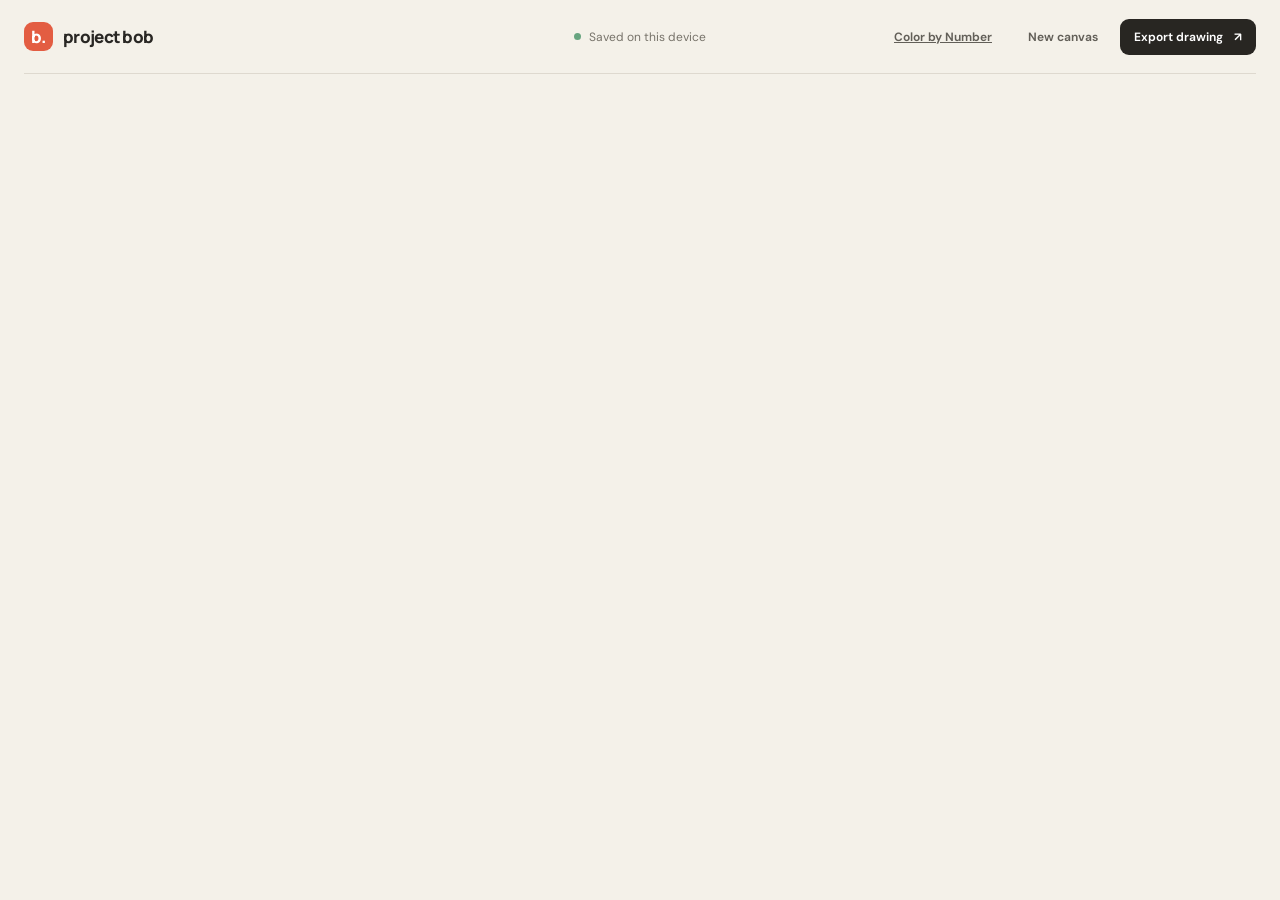
==== commit a17cf4bc: "Integrate the new color-by-number studio into the Doodle site navigation and feature set." ====
--- a/index.html
+++ b/index.html
@@ -14,79 +14,10 @@
       <a class="brand" href="index.html" aria-label="Project Bob home"><span class="brand-icon">b.</span><span>project bob</span></a>
       <div class="top-note"><span class="save-dot" aria-hidden="true"></span><span id="saveStatus">Saved on this device</span></div>
       <div class="top-actions">
+        <a class="button quiet" href="color-by-number.html">Color by Number</a>
         <button class="button quiet" id="newButton" type="button">New canvas</button>
         <button class="button dark" id="exportButton" type="button">Export drawing <span aria-hidden="true">↗</span></button>
       </div>
     </header>
 
     <section class="editor" aria-label="Drawing editor">
-      <aside class="toolrail" aria-label="Drawing tools">
-        <div class="rail-label">TOOLS</div>
-        <button class="tool-button selected" data-tool="pencil" aria-label="Pencil tool" title="Pencil (B)"><span>✎</span><small>Pencil</small></button>
-        <button class="tool-button" data-tool="eraser" aria-label="Eraser tool" title="Eraser (E)"><span>◩</span><small>Eraser</small></button>
-        <div class="rail-divider"></div>
-        <button class="tool-button" id="undoButton" aria-label="Undo" title="Undo (Ctrl+Z)" disabled><span>↶</span><small>Undo</small></button>
-        <button class="tool-button" id="redoButton" aria-label="Redo" title="Redo (Ctrl+Shift+Z)" disabled><span>↷</span><small>Redo</small></button>
-        <div class="rail-spacer"></div>
-        <button class="tool-button danger-tool" id="clearButton" aria-label="Clear drawing" title="Clear drawing"><span>⌫</span><small>Clear</small></button>
-      </aside>
-
-      <div class="work-area">
-        <div class="canvas-toolbar">
-          <div class="canvas-title"><span class="live-indicator"></span><strong>Untitled sketch</strong><span class="tiny-tag">LOCAL</span></div>
-          <div class="canvas-actions">
-            <button class="icon-button" id="fitButton" type="button" title="Fit canvas">Fit</button>
-            <label class="zoom-control" for="zoomRange"><span>−</span><input id="zoomRange" type="range" min="25" max="200" value="100" aria-label="Canvas zoom"><output id="zoomValue">100%</output><span>+</span></label>
-          </div>
-        </div>
-
-        <div class="canvas-scroll" id="canvasScroll">
-          <div class="canvas-stage" id="canvasStage">
-            <div class="artboard" id="artboard">
-              <canvas id="referenceCanvas" aria-hidden="true"></canvas>
-              <canvas id="drawingCanvas" aria-label="Drawing canvas" tabindex="0"></canvas>
-              <div id="emptyState" class="empty-state">
-                <div class="empty-icon">✳</div>
-                <h1>Make a little something.</h1>
-                <p>Start with a blank canvas, or bring in an image to trace.</p>
-                <button class="button dark" id="addImageButton" type="button">Add a reference image <span>＋</span></button>
-                <span class="drop-hint">You can also drop an image right here</span>
-              </div>
-            </div>
-          </div>
-          <div class="canvas-caption"><span>Project Bob is your space. Make it yours.</span><span>⌘ / Ctrl + Z to undo</span></div>
-        </div>
-      </div>
-
-      <aside class="inspector" aria-label="Canvas settings">
-        <div class="inspector-heading"><div><span class="eyebrow">YOUR WORKSPACE</span><h2>Make it yours.</h2></div><span class="sparkle">✳</span></div>
-        <div class="setting-block">
-          <div class="setting-title"><label for="brushSize">Brush size</label><output id="brushSizeValue">6 px</output></div>
-          <input class="full-range" id="brushSize" type="range" min="1" max="48" value="6">
-          <div class="range-ends"><span>Fine</span><span>Bold</span></div>
-        </div>
-        <div class="setting-block">
-          <div class="setting-title"><label for="brushColor">Ink color</label><span id="colorName">Ink</span></div>
-          <div class="color-row"><input id="brushColor" type="color" value="#24211f" aria-label="Choose brush color"><div class="swatches" aria-label="Quick colors"><button class="swatch active" data-color="#24211f" style="--swatch:#24211f" aria-label="Ink black"></button><button class="swatch" data-color="#e35d42" style="--swatch:#e35d42" aria-label="Tomato red"></button><button class="swatch" data-color="#3f72c5" style="--swatch:#3f72c5" aria-label="Blue"></button><button class="swatch" data-color="#418a68" style="--swatch:#418a68" aria-label="Green"></button><button class="swatch" data-color="#e0a52e" style="--swatch:#e0a52e" aria-label="Yellow"></button></div></div>
-        </div>
-        <div class="setting-block reference-block">
-          <div class="setting-title"><label>Reference image</label><button class="text-button" id="removeImageButton" type="button" hidden>Remove</button></div>
-          <button class="upload-card" id="uploadCard" type="button"><span class="upload-icon">↥</span><span><strong id="imageAction">Add an image</strong><small>PNG, JPG, or WebP</small></span><span class="upload-arrow">→</span></button>
-          <input id="imageInput" type="file" accept="image/*" hidden>
-          <div id="referenceControls" hidden>
-            <div class="setting-title compact-title"><label for="imageOpacity">Image opacity</label><output id="opacityValue">45%</output></div>
-            <input id="imageOpacity" class="full-range" type="range" min="0" max="100" value="45">
-            <label class="select-label" for="imageMode">Reference look</label>
-            <select id="imageMode" class="select-control"><option value="original">Original</option><option value="enhance">Clearer contrast</option><option value="mono">Black &amp; white</option><option value="outline">Edge outline</option></select>
-            <div id="modeNote" class="helper-note">A quiet guide layer under your drawing.</div>
-          </div>
-        </div>
-        <div class="inspector-bottom"><div class="privacy-icon">⌂</div><div><strong>Just for you.</strong><p>Your work stays in this browser. Nothing gets uploaded.</p></div></div>
-      </aside>
-    </section>
-    <input id="fileInputFallback" type="file" accept="image/*" hidden>
-    <div id="toast" class="toast" role="status" aria-live="polite"></div>
-  </main>
-  <script src="script.js"></script>
-</body>
-</html>
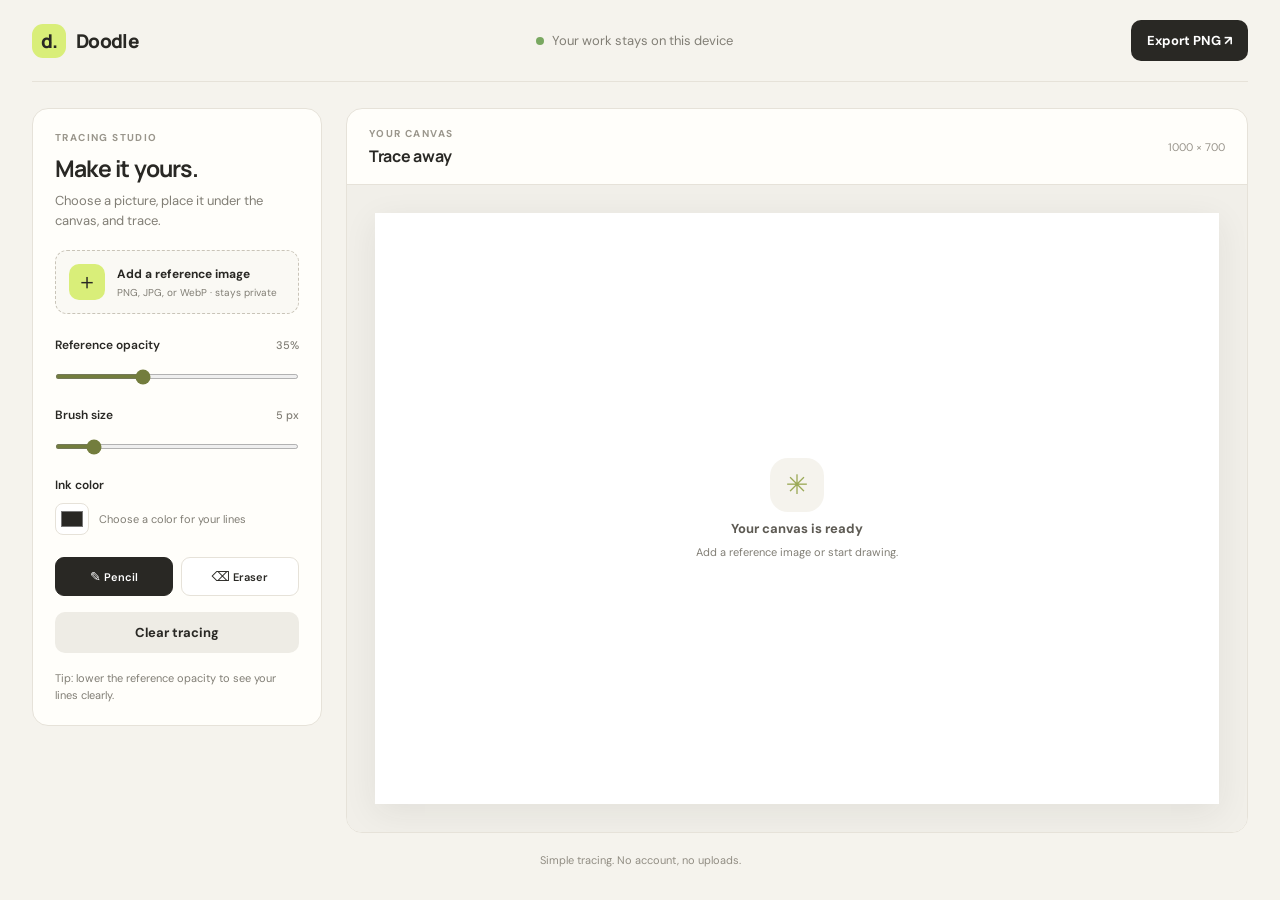
==== commit 8e957db3: "Simplify Doodle into a focused tracing studio" ====
--- a/index.html
+++ b/index.html
@@ -3,21 +3,60 @@
 <head>
   <meta charset="utf-8">
   <meta name="viewport" content="width=device-width, initial-scale=1">
-  <meta name="theme-color" content="#f4f1e9">
-  <meta name="description" content="Project Bob is a simple, private drawing and tracing workspace that runs in your browser.">
-  <title>Project Bob — Draw something</title>
-  <link rel="stylesheet" href="styles.css">
+  <meta name="theme-color" content="#f5f3ed">
+  <meta name="description" content="A simple, private tracing studio that runs in your browser.">
+  <title>Doodle — Tracing Studio</title>
+  <link rel="stylesheet" href="trace.css">
 </head>
 <body>
   <main class="app">
     <header class="topbar">
-      <a class="brand" href="index.html" aria-label="Project Bob home"><span class="brand-icon">b.</span><span>project bob</span></a>
-      <div class="top-note"><span class="save-dot" aria-hidden="true"></span><span id="saveStatus">Saved on this device</span></div>
-      <div class="top-actions">
-        <a class="button quiet" href="color-by-number.html">Color by Number</a>
-        <button class="button quiet" id="newButton" type="button">New canvas</button>
-        <button class="button dark" id="exportButton" type="button">Export drawing <span aria-hidden="true">↗</span></button>
-      </div>
+      <a class="brand" href="index.html" aria-label="Doodle tracing studio home"><span class="brand-mark">d.</span><span>Doodle</span></a>
+      <p class="privacy"><span class="status-dot" aria-hidden="true"></span> Your work stays on this device</p>
+      <button id="exportButton" class="button button-dark" type="button">Export PNG <span aria-hidden="true">↗</span></button>
     </header>
 
-    <section class="editor" aria-label="Drawing editor">
+    <section class="workspace" aria-label="Tracing workspace">
+      <aside class="tools" aria-label="Tracing tools">
+        <div class="section-heading"><span class="eyebrow">TRACING STUDIO</span><h1>Make it yours.</h1><p>Choose a picture, place it under the canvas, and trace.</p></div>
+
+        <label class="upload" for="imageInput"><span class="upload-icon" aria-hidden="true">＋</span><span><strong id="imageAction">Add a reference image</strong><small>PNG, JPG, or WebP · stays private</small></span></label>
+        <input id="imageInput" type="file" accept="image/png,image/jpeg,image/webp" hidden>
+
+        <div class="control-block">
+          <div class="control-label"><label for="opacity">Reference opacity</label><output id="opacityValue">35%</output></div>
+          <input id="opacity" type="range" min="0" max="100" value="35">
+        </div>
+
+        <div class="control-block">
+          <div class="control-label"><label for="brushSize">Brush size</label><output id="sizeValue">5 px</output></div>
+          <input id="brushSize" type="range" min="1" max="30" value="5">
+        </div>
+
+        <div class="control-block">
+          <span class="control-title">Ink color</span>
+          <div class="color-row"><input id="brushColor" type="color" value="#292824" aria-label="Choose ink color"><span>Choose a color for your lines</span></div>
+        </div>
+
+        <div class="tool-row" role="group" aria-label="Drawing mode">
+          <button class="tool-button active" id="pencilButton" type="button" aria-pressed="true">✎ <span>Pencil</span></button>
+          <button class="tool-button" id="eraserButton" type="button" aria-pressed="false">⌫ <span>Eraser</span></button>
+        </div>
+        <button id="clearButton" class="button button-light" type="button">Clear tracing</button>
+        <p id="status" class="hint" role="status" aria-live="polite">Tip: lower the reference opacity to see your lines clearly.</p>
+      </aside>
+
+      <section class="canvas-panel" aria-label="Tracing canvas">
+        <div class="canvas-heading"><div><span class="eyebrow">YOUR CANVAS</span><h2>Trace away</h2></div><span class="canvas-size">1000 × 700</span></div>
+        <div class="canvas-scroll"><div class="canvas-stack">
+          <canvas id="referenceCanvas" width="1000" height="700" aria-hidden="true"></canvas>
+          <canvas id="drawingCanvas" width="1000" height="700" aria-label="Draw your tracing here"></canvas>
+          <div id="emptyState" class="empty-state"><span aria-hidden="true">✳</span><strong>Your canvas is ready</strong><small>Add a reference image or start drawing.</small></div>
+        </div></div>
+      </section>
+    </section>
+    <footer>Simple tracing. No account, no uploads.</footer>
+  </main>
+  <script src="trace.js"></script>
+</body>
+</html>
--- a/trace.css
+++ b/trace.css
@@ -0,0 +1,28 @@
+@import url('https://fonts.googleapis.com/css2?family=DM+Sans:wght@400;500;600;700&family=Manrope:wght@500;600;700;800&display=swap');
+
+:root{font-family:'DM Sans',system-ui,sans-serif;color:#292824;background:#f5f3ed;font-synthesis:none;text-rendering:optimizeLegibility;--paper:#f5f3ed;--panel:#fffefa;--ink:#292824;--muted:#817e75;--line:#e6e2d9;--accent:#d9ee79}
+*{box-sizing:border-box}
+body{margin:0;min-width:320px;min-height:100vh;background:var(--paper)}
+button,input{font:inherit}
+button{cursor:pointer}
+.app{max-width:1440px;margin:0 auto;padding:0 32px}
+.topbar{height:82px;display:flex;align-items:center;justify-content:space-between;border-bottom:1px solid var(--line);gap:20px}
+.brand{display:inline-flex;align-items:center;gap:10px;color:var(--ink);font:800 19px Manrope,sans-serif;text-decoration:none;letter-spacing:-.7px}
+.brand-mark{display:grid;place-items:center;width:34px;height:34px;border-radius:11px;background:var(--accent);font-size:19px}
+.privacy{display:flex;align-items:center;gap:8px;color:var(--muted);font-size:13px;margin:0}
+.status-dot{width:8px;height:8px;border-radius:50%;background:#79a861}
+.button{border:0;border-radius:10px;padding:12px 16px;font-weight:700;font-size:13px;transition:transform .15s,background .15s}
+.button:hover,.tool-button:hover{transform:translateY(-1px)}
+.button-dark{background:var(--ink);color:white}.button-dark:hover{background:#44413b}
+.button-light{width:100%;background:#eeece5;color:var(--ink);margin-top:16px}.button-light:hover{background:#e5e2d9}
+.workspace{display:grid;grid-template-columns:290px minmax(0,1fr);gap:24px;padding:26px 0 20px;min-height:calc(100vh - 138px)}
+.tools,.canvas-panel{border:1px solid var(--line);background:var(--panel);border-radius:16px}
+.tools{align-self:start;padding:22px}
+.eyebrow{display:block;color:#9a968c;font-size:10px;font-weight:700;letter-spacing:1.4px}
+h1,h2,p{margin-top:0}.section-heading h1{font:700 23px Manrope,sans-serif;letter-spacing:-.8px;margin:8px 0 7px}.section-heading p{font-size:13px;line-height:1.55;color:var(--muted);margin:0 0 19px}
+.upload{display:flex;align-items:center;gap:12px;padding:13px;border:1px dashed #c9c4b8;border-radius:12px;background:#faf9f4;cursor:pointer}.upload:hover{border-color:#9aa859;background:#fbfceF}.upload-icon{display:grid;place-items:center;width:36px;height:36px;border-radius:10px;background:var(--accent);font-size:22px}.upload strong,.upload small{display:block}.upload strong{font-size:12px}.upload small{margin-top:4px;color:var(--muted);font-size:10px}
+.control-block{margin-top:23px}.control-label{display:flex;justify-content:space-between;align-items:center;margin-bottom:10px;font-size:12px;font-weight:600}.control-label output{color:var(--muted);font-size:11px;font-weight:500}input[type=range]{width:100%;accent-color:#737d3d;height:5px;margin:0;cursor:pointer}.control-title{display:block;margin-bottom:10px;font-size:12px;font-weight:600}.color-row{display:flex;align-items:center;gap:10px;color:var(--muted);font-size:11px}input[type=color]{width:34px;height:32px;padding:3px;border:1px solid var(--line);border-radius:8px;background:white;cursor:pointer}
+.tool-row{display:grid;grid-template-columns:1fr 1fr;gap:8px;margin-top:22px}.tool-button{padding:10px 8px;border:1px solid var(--line);border-radius:9px;background:white;color:var(--ink);font-size:13px;transition:transform .15s}.tool-button span{font-size:11px;font-weight:600}.tool-button.active{border-color:var(--ink);background:var(--ink);color:white}.hint{margin:17px 0 0;color:var(--muted);font-size:11px;line-height:1.5}
+.canvas-panel{display:flex;flex-direction:column;min-width:0;overflow:hidden}.canvas-heading{height:76px;padding:0 22px;display:flex;align-items:center;justify-content:space-between;border-bottom:1px solid var(--line)}.canvas-heading h2{font:700 16px Manrope,sans-serif;margin:5px 0 0;letter-spacing:-.3px}.canvas-size{color:#99958c;font-size:11px}.canvas-scroll{flex:1;min-height:400px;display:grid;place-items:center;overflow:auto;padding:28px;background-color:#f1efe9;background-image:radial-gradient(#d9d5cb .7px,transparent .7px);background-size:16px 16px}.canvas-stack{position:relative;width:min(100%,1000px);aspect-ratio:10/7;background:#fff;box-shadow:0 8px 32px #29282413;overflow:hidden;touch-action:none}.canvas-stack canvas{position:absolute;inset:0;width:100%;height:100%;display:block}.canvas-stack #referenceCanvas{opacity:.35;pointer-events:none}.canvas-stack #drawingCanvas{cursor:crosshair}.empty-state{position:absolute;inset:0;display:grid;align-content:center;justify-items:center;gap:8px;color:#817e75;pointer-events:none}.empty-state[hidden]{display:none}.empty-state>span{display:grid;place-items:center;width:54px;height:54px;border-radius:18px;background:#f5f3ed;color:#9ba957;font-size:27px}.empty-state strong{font-size:13px;color:#5d5a53}.empty-state small{font-size:11px}footer{padding:0 0 18px;text-align:center;color:#918d83;font-size:11px}
+@media(max-width:850px){.app{padding:0 16px}.workspace{grid-template-columns:240px minmax(0,1fr);gap:14px}.tools{padding:17px}.canvas-scroll{padding:16px;min-height:350px}}
+@media(max-width:640px){.app{padding:0 10px}.topbar{height:66px}.privacy{display:none}.workspace{display:flex;flex-direction:column;padding-top:12px;min-height:initial}.tools{width:100%;order:1}.canvas-panel{min-height:60vh;order:0}.canvas-scroll{min-height:48vh;padding:12px}.canvas-heading{height:64px;padding:0 15px}.section-heading h1{font-size:21px}.tools{padding:17px}.control-block{margin-top:18px}.button-dark{padding:10px 12px}.canvas-stack{width:min(100%,1000px)}}
